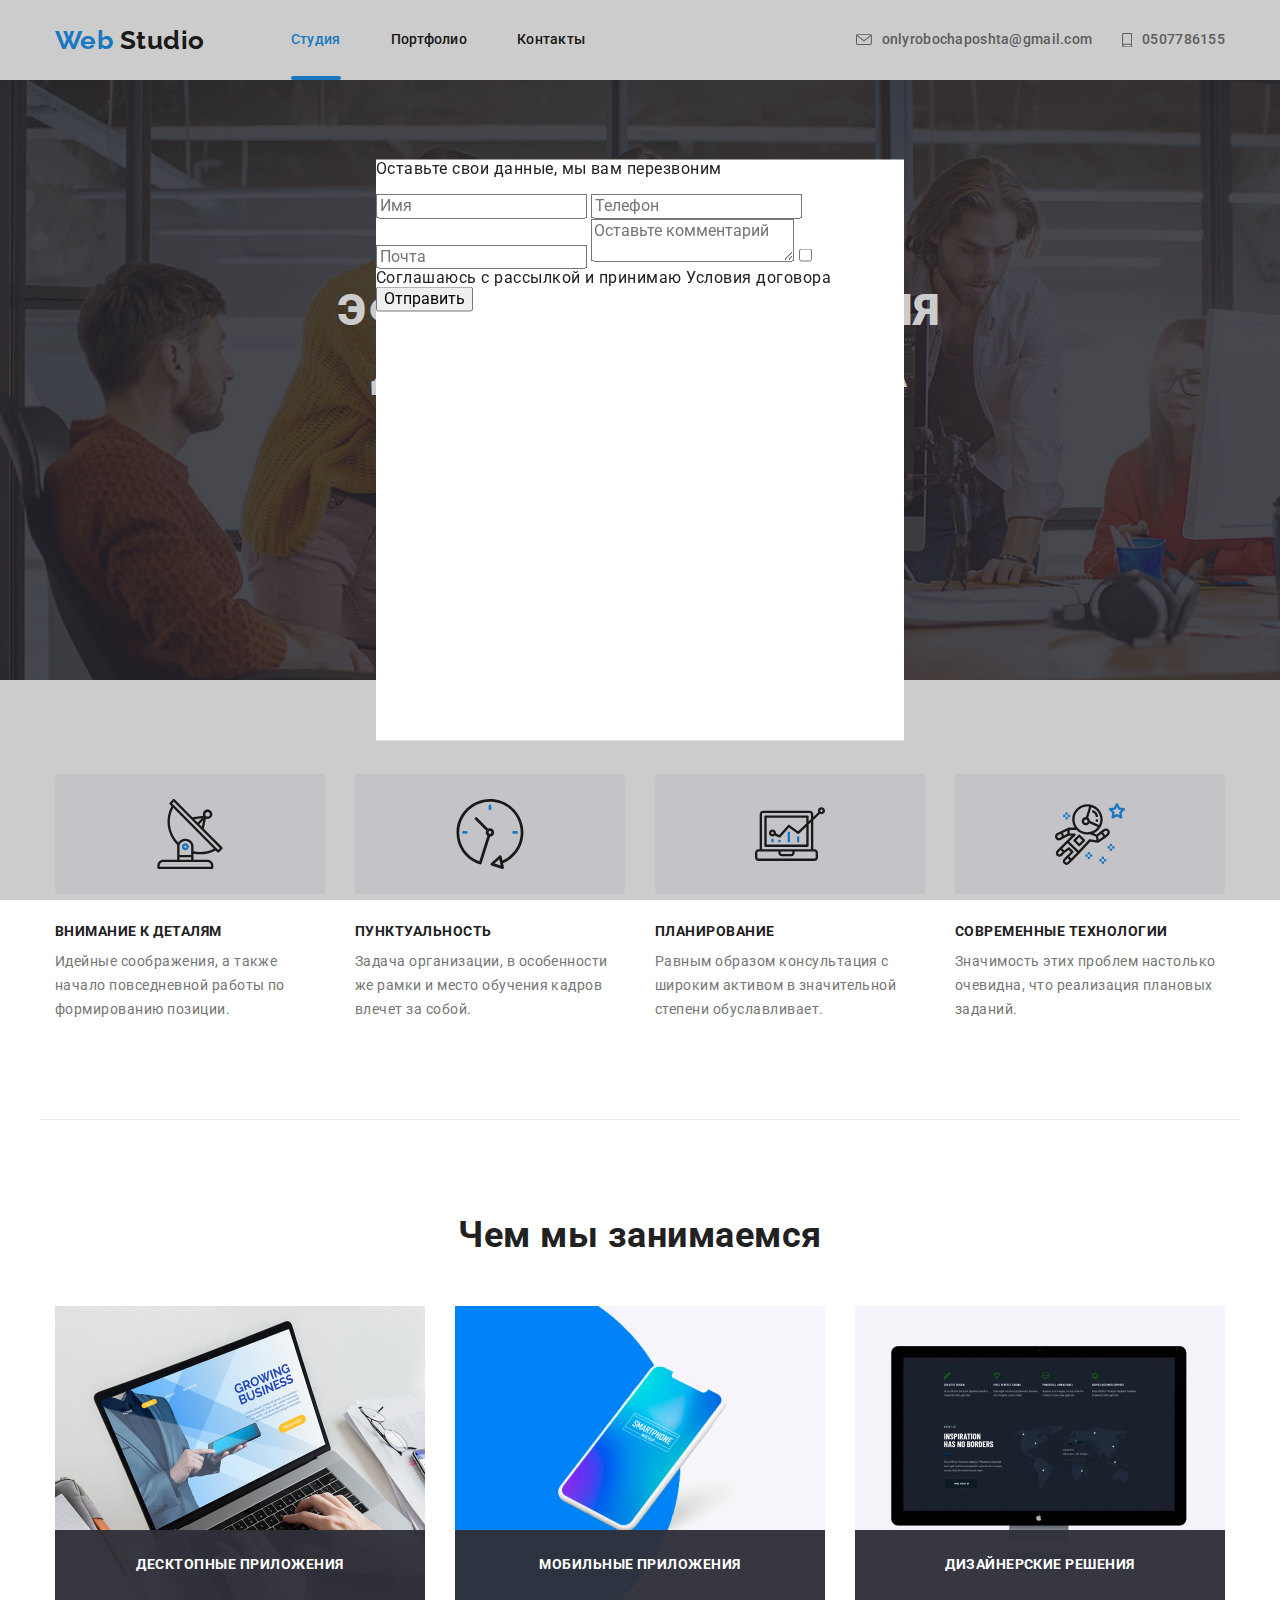
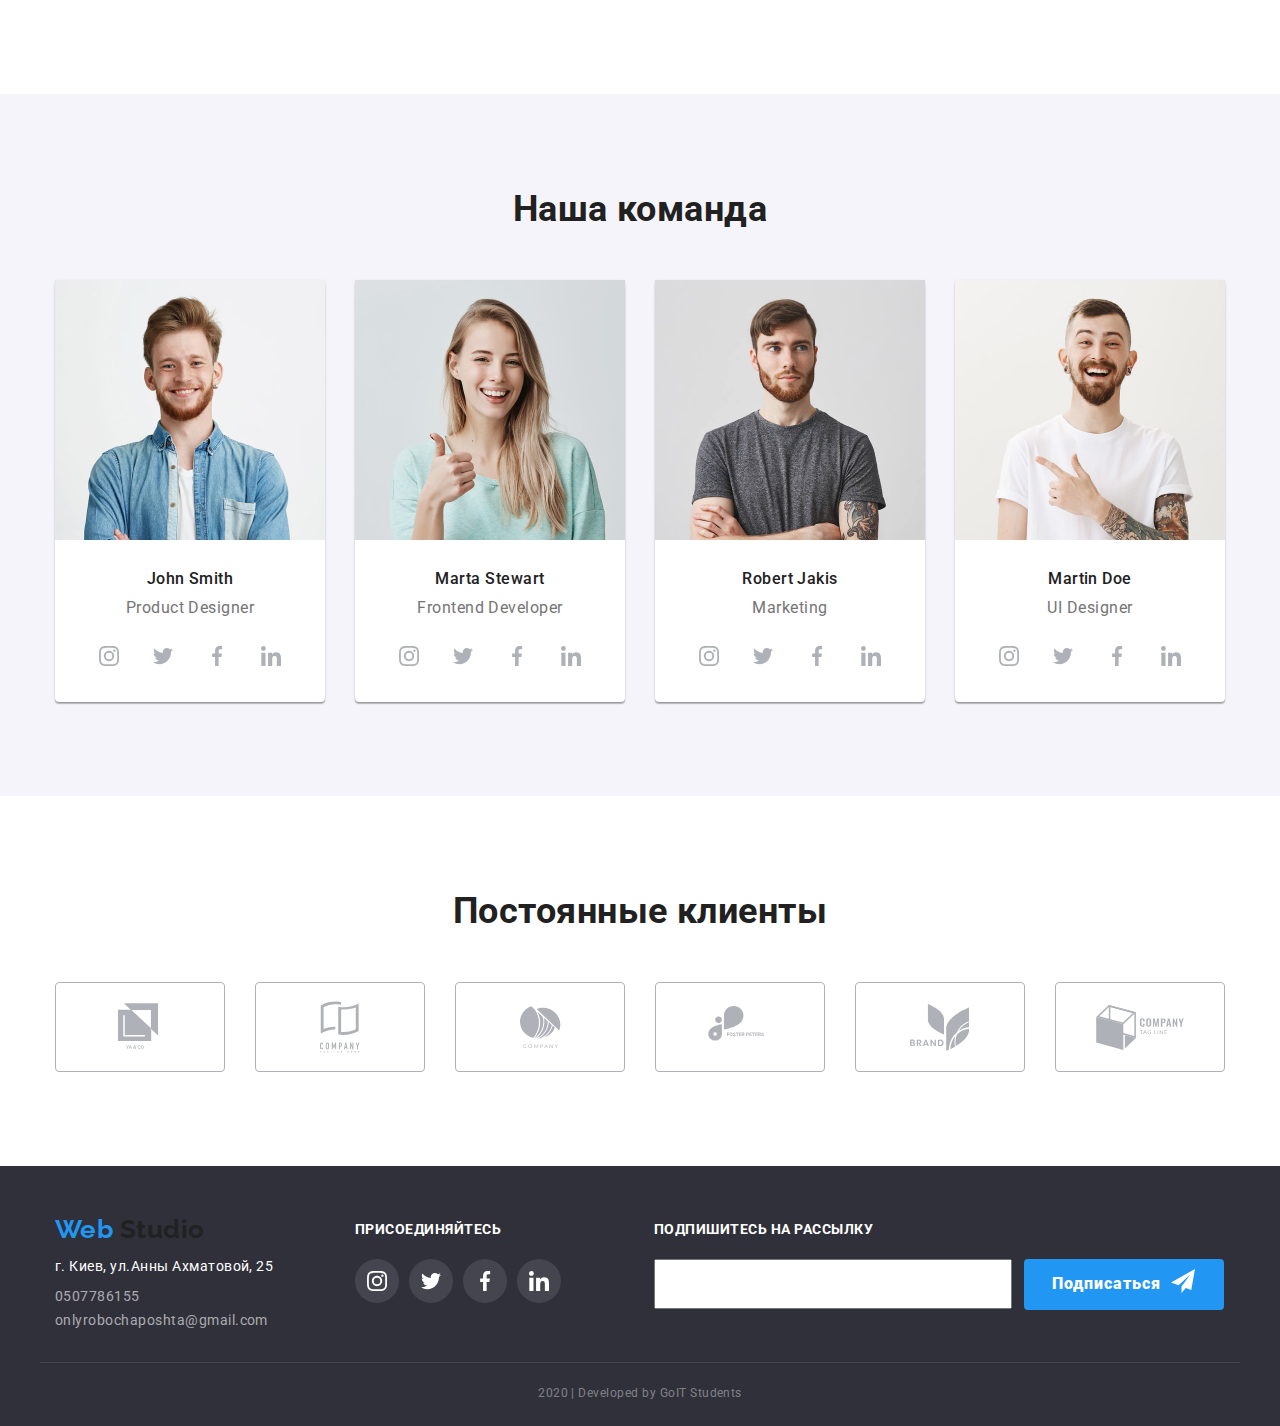
==== index.html @ 30bb51c0 "create modal window" ====
<!DOCTYPE html>
<html lang="ru">
  <head>
    <meta charset="UTF-8" />
    <meta name="viewport" content="width=device-width, initial-scale=1.0" />
    <title>Мой ДЗ</title>
    <link
      href="https://fonts.googleapis.com/css2?family=Raleway:wght@700&family=Roboto:wght@400;500;700;900&display=swap"
      rel="stylesheet"
    />
    <link
      rel="stylesheet"
      href="https://cdnjs.cloudflare.com/ajax/libs/modern-normalize/0.6.0/modern-normalize.min.css"
    />
    <link rel="stylesheet" href="./css/style.css" />
  </head>
  <body class="body">
    <header class="page-header">
      <div class="container flex-boxoll flex-boxnav">
        <nav class="flex-boxoll flex-boxnav">
          <a href="./index.html" class="general-a logo">
            <span class="color-logo">Web</span> Studio
          </a>
          <ul class="general-ul nav-list">
            <li class="nav-item">
              <a
                href="./index.html"
                class="general-nav general-a position current"
                >Студия</a
              >
            </li>
            <li class="nav-item">
              <a href="./portfolio.html" class="general-nav general-a"
                >Портфолио</a
              >
            </li>
            <li class="nav-item">
              <a href="" class="general-nav general-a">Контакты</a>
            </li>
          </ul>
        </nav>
        <ul class="general-ul number-info">
          <li class="list-number">
            <a
              href="mailto:onlyrobochaposhta@gmail.com"
              class="number-nav general-a"
            >
              <svg class="mail-icon">
                <use href="./images/spryte.svg#mail"></use>
              </svg>
              onlyrobochaposhta@gmail.com
            </a>
          </li>
          <li class="list-number">
            <a href="tel:0507786155" class="number-nav general-a"
              ><svg class="phone-icon">
                <use href="./images/spryte.svg#phone"></use>
              </svg>
              0507786155
            </a>
          </li>
        </ul>
      </div>
    </header>
    <main>
      <section class="hero">
        <div class="hero-container">
          <h1 class="title-general">эффективные решения для вашего бизнеса</h1>
          <a href="" class="general-a btn">Заказать услугу</a>
        </div>
      </section>
      <section class="section-one">
        <div class="container">
          <h2 class="hidden-title">О нас</h2>
          <ul class="general-ul general-flex section-oneli">
            <!-- 1 -->
            <li class="about-us">
              <div class="link-block icon-satellite">
                <h3 class="title-text">Внимание к деталям</h3>
                <p class="paragraph-text">
                  Идейные соображения, а также начало повседневной работы по
                  формированию позиции.
                </p>
              </div>
            </li>
            <!-- 2 -->
            <li class="about-us">
              <div class="link-block icon-clock">
                <h3 class="title-text">Пунктуальность</h3>
                <p class="paragraph-text">
                  Задача организации, в особенности же рамки и место обучения
                  кадров влечет за собой.
                </p>
              </div>
            </li>
            <!-- 3 -->
            <li class="about-us">
              <div class="link-block icon-pc">
                <h3 class="title-text">Планирование</h3>
                <p class="paragraph-text">
                  Равным образом консультация с широким активом в значительной
                  степени обуславливает.
                </p>
              </div>
            </li>
            <!-- 4 -->
            <li class="about-us">
              <div class="link-block icon-astronaut">
                <h3 class="title-text">Современные технологии</h3>
                <p class="paragraph-text">
                  Значимость этих проблем настолько очевидна, что реализация
                  плановых заданий.
                </p>
              </div>
            </li>
          </ul>
        </div>
      </section>
      <section class="section-two">
        <div class="container">
          <h2 class="title-h">Чем мы занимаемся</h2>
          <ul class="general-ul general-flex work-list">
            <li class="work-calc">
              <div class="position">
                <img
                  src="./images/img1.jpg"
                  alt="человек работает на ноутбуке"
                  width="370"
                  height="294"
                />
                <div class="text-work">
                  <p class="text-work">Десктопные приложения</p>
                </div>
              </div>
            </li>
            <li class="work-calc">
              <div class="position">
                <img
                  src="./images/img2.jpg"
                  alt="смартфон на котором приложение"
                  width="370"
                  height="294"
                />

                <div class="text-work">
                  <p class="text-work">Мобильные приложения</p>
                </div>
              </div>
            </li>
            <li class="work-calc">
              <div class="position">
                <img
                  src="./images/img3.jpg"
                  alt="персональный компьютер на котором сделан дизайн"
                  width="370"
                  height="294"
                />

                <div class="text-work">
                  <p class="text-work">Дизайнерские решения</p>
                </div>
              </div>
            </li>
          </ul>
        </div>
      </section>
      <section class="section-three">
        <div class="container">
          <h2 class="title-h">Наша команда</h2>
          <ul class="general-ul general-flex work-list">
            <!-- Джош Сміт -->
            <li class="work-card team-calc">
              <img
                src="./images/photo1.jpg"
                alt="фото Джош Сміт"
                width="270"
                height="260"
              />
              <h3 class="name-people">John Smith</h3>
              <p class="work-people">Product Designer</p>
              <ul class="general-ul social-network">
                <li class="item">
                  <a href="" class="social-box"
                    ><svg class="instagram">
                      <use href="./images/spryte.svg#instagram"></use>
                    </svg>
                  </a>
                </li>
                <li class="item">
                  <a href="" class="social-box"
                    ><svg class="twitter">
                      <use href="./images/spryte.svg#twitter"></use>
                    </svg>
                  </a>
                </li>
                <li class="item">
                  <a href="" class="social-box"
                    ><svg class="facebook">
                      <use href="./images/spryte.svg#facebook"></use>
                    </svg>
                  </a>
                </li>
                <li class="item">
                  <a href="" class="social-box"
                    ><svg class="linkedin">
                      <use href="./images/spryte.svg#linkedin"></use>
                    </svg>
                  </a>
                </li>
              </ul>
            </li>
            <!-- Марта Стеварт -->
            <li class="work-card team-calc">
              <img
                src="./images/photo2.jpg"
                alt="фото Марта Стеварт"
                width="270"
                height="260"
              />
              <h3 class="name-people">Marta Stewart</h3>
              <p class="work-people">Frontend Developer</p>
              <ul class="general-ul social-network">
                <li class="item">
                  <a href="" class="social-box"
                    ><svg class="instagram">
                      <use href="./images/spryte.svg#instagram"></use>
                    </svg>
                  </a>
                </li>
                <li class="item">
                  <a href="" class="social-box"
                    ><svg class="twitter">
                      <use href="./images/spryte.svg#twitter"></use>
                    </svg>
                  </a>
                </li>
                <li class="item">
                  <a href="" class="social-box"
                    ><svg class="facebook">
                      <use href="./images/spryte.svg#facebook"></use>
                    </svg>
                  </a>
                </li>
                <li class="item">
                  <a href="" class="social-box"
                    ><svg class="linkedin">
                      <use href="./images/spryte.svg#linkedin"></use>
                    </svg>
                  </a>
                </li>
              </ul>
            </li>
            <!-- Роберт Джахис -->
            <li class="work-card team-calc">
              <img
                src="./images/photo3.jpg"
                alt="фото Роберт Джахис"
                width="270"
                height="260"
              />
              <h3 class="name-people">Robert Jakis</h3>
              <p class="work-people">Marketing</p>
              <ul class="general-ul social-network">
                <li class="item">
                  <a href="" class="social-box"
                    ><svg class="instagram">
                      <use href="./images/spryte.svg#instagram"></use>
                    </svg>
                  </a>
                </li>
                <li class="item">
                  <a href="" class="social-box"
                    ><svg class="twitter">
                      <use href="./images/spryte.svg#twitter"></use>
                    </svg>
                  </a>
                </li>
                <li class="item">
                  <a href="" class="social-box"
                    ><svg class="facebook">
                      <use href="./images/spryte.svg#facebook"></use>
                    </svg>
                  </a>
                </li>
                <li class="item">
                  <a href="" class="social-box"
                    ><svg class="linkedin">
                      <use href="./images/spryte.svg#linkedin"></use>
                    </svg>
                  </a>
                </li>
              </ul>
            </li>
            <!-- Мартин Дуе -->
            <li class="work-card team-calc">
              <img
                src="./images/photo4.jpg"
                alt="фото Мартин Дуе"
                width="270"
                height="260"
              />
              <h3 class="name-people">Martin Doe</h3>
              <p class="work-people">UI Designer</p>
              <ul class="general-ul social-network">
                <li class="item">
                  <a href="" class="social-box"
                    ><svg class="instagram">
                      <use href="./images/spryte.svg#instagram"></use>
                    </svg>
                  </a>
                </li>
                <li class="item">
                  <a href="" class="social-box"
                    ><svg class="twitter">
                      <use href="./images/spryte.svg#twitter"></use>
                    </svg>
                  </a>
                </li>
                <li class="item">
                  <a href="" class="social-box"
                    ><svg class="facebook">
                      <use href="./images/spryte.svg#facebook"></use>
                    </svg>
                  </a>
                </li>
                <li class="item">
                  <a href="" class="social-box"
                    ><svg class="linkedin">
                      <use href="./images/spryte.svg#linkedin"></use>
                    </svg>
                  </a>
                </li>
              </ul>
            </li>
          </ul>
        </div>
      </section>
      <section class="section-four">
        <div class="container">
          <h2 class="title-h">Постоянные клиенты</h2>
          <ul class="general-ul company">
            <li class="item-company">
              <a href="" class="general-a company-border">
                <svg class="logo-one">
                  <use href="./images/spryte.svg#logo-1"></use>
                </svg>
              </a>
            </li>
            <li class="item-company">
              <a href="" class="general-a company-border">
                <svg class="logo-two">
                  <use href="./images/spryte.svg#logo-2"></use>
                </svg>
              </a>
            </li>
            <li class="item-company">
              <a href="" class="general-a company-border">
                <svg class="logo-three">
                  <use href="./images/spryte.svg#logo-3"></use>
                </svg>
              </a>
            </li>
            <li class="item-company">
              <a href="" class="general-a company-border">
                <svg class="logo-four">
                  <use href="./images/spryte.svg#logo-4"></use>
                </svg>
              </a>
            </li>
            <li class="item-company">
              <a href="" class="general-a company-border">
                <svg class="logo-five">
                  <use href="./images/spryte.svg#logo-5"></use>
                </svg>
              </a>
            </li>
            <li class="item-company">
              <a href="" class="general-a company-border">
                <svg class="logo-six">
                  <use href="./images/spryte.svg#logo-6"></use>
                </svg>
              </a>
            </li>
          </ul>
        </div>
      </section>
    </main>
    <footer class="bg-footer">
      <div class="container flex-footer">
        <div class="adrfooter-div">
          <a href="./index.html" class="general-a logo">
            <span class="color-logo">Web</span> Studio</a
          >
          <address class="general-address">
            <p class="street">г. Киев, ул.Анны Ахматовой, 25</p>
            <ul class="general-ul address-ul">
              <li>
                <a href="tel:0507786155" class="general-a number-footer"
                  >0507786155</a
                >
              </li>
              <li>
                <a
                  href="mailto:onlyrobochaposhta@gmail.com"
                  class="general-a number-footer"
                >
                  onlyrobochaposhta@gmail.com
                </a>
              </li>
            </ul>
          </address>
        </div>
        <div class="footer-m">
          <h2 class="footer-heading">присоединяйтесь</h2>
          <ul class="general-ul general-flex">
            <li class="item">
              <a href="" class="general-a fsocial-box">
                <svg class="instagram-two">
                  <use href="./images/spryte.svg#instagram-2"></use>
                </svg>
              </a>
            </li>
            <li class="item">
              <a href="" class="general-a fsocial-box">
                <svg class="twitter-two">
                  <use href="./images/spryte.svg#twitter-2"></use>
                </svg>
              </a>
            </li>
            <li class="item">
              <a href="" class="general-a fsocial-box">
                <svg class="facebook-two">
                  <use href="./images/spryte.svg#facebook-2"></use>
                </svg>
              </a>
            </li>
            <li class="item">
              <a href="" class="general-a fsocial-box">
                <svg class="linkedin-two">
                  <use href="./images/spryte.svg#linkedin-2"></use>
                </svg>
              </a>
            </li>
          </ul>
        </div>
        <div class="ssfooter-div">
          <h2 class="footer-heading">Подпишитесь на рассылку</h2>
          <div class="flex-sub">
            <input type="text" name="Email" class="input" />
            <a href="" class="general-a footerbtn-text i">Подписаться</a>
          </div>
        </div>
      </div>
      <p class="copyright">2020 | Developed by GoIT Students</p>
    </footer>
    <div role="group" class="modal">
      <form action="" class="modal-form">
        <p class="modal-p">Оставьте свои данные, мы вам перезвоним</p>

        <input type="text" id="name" placeholder="Имя" />
        <input type="tel" id="tel" placeholder="Телефон" />
        <input type="email" id="mail" placeholder="Почта" />
        <textarea name="comment" placeholder="Оставьте комментарий"></textarea>
        <input id="policy" name="policy" type="checkbox" value="policy" />
        <label for="policy"
          >Соглашаюсь с рассылкой и принимаю
          <a href="" class="general-a">Условия договора</a>
        </label>
        <button type="submit">Отправить</button>
      </form>
    </div>
  </body>
</html>
---- css/style.css ----
/* osnovnoy podsvrtka /bg-a-o-nas2 #2196F3 */
/*  osnovnoy bez podsvrtka  #757575 */
/* osn #212121 */
/* #FFFFFF */
/* bg-a-o-nas1 #F5F4FA */
/* фоон #FFFFFF */
/* другий фон #F5F4FA */
/* задний фон футра  #2F303A */
:root {
  --bg-white-text: rgba(148, 148, 148, 0.103);
  --primary-text-color: #212121;
  --acent-text-color: #2196f3;
  --primery-text-white: #ffffff;
  --connection: #757575;
  --bg-none-light: #f5f4fa;
  --footer-number: rgba(255, 255, 255, 0.6);
  --footer-year: rgba(255, 255, 255, 0.4);
  --bg-footer: #2f303a;
  --incogniti-gb-card-portfolio: rgba(33, 150, 243, 0.9);
  --icon-current-color: #afb1b8;
  --modal-bg: rgba(0, 0, 0, 0.2);
}
/* .chec {
  outline: 1px solid tomato;
  background-color: yellowgreen;
}
.chec2 {
  outline: 1px solid black;
  background-color: yellowgreen;
} */
.hidden-title {
  margin: 0;
  display: none;
}
/* general */
body {
  background-color: #fff;
  color: var(--primary-text-color);
  letter-spacing: 0.03em;
  font-family: Roboto, sans-serif;
}

img {
  display: block;
}

.general-a {
  text-decoration: none;
  color: var(--primary-text-color);
}
.general-ul {
  margin: 0;
  padding: 0;
  list-style: none;
}

.btn {
  color: var(--primery-text-white);
  background-color: var(--acent-text-color);

  font-weight: 700;
  font-size: 16px;
  line-height: 1.9;
  letter-spacing: 0.06em;

  display: inline-block;
  border-radius: 4px;
  padding: 10px 32px;
  text-align: center;
  min-width: 200px;
}
.footerbtn-text {
  color: var(--primery-text-white);
  background-color: var(--acent-text-color);

  font-weight: 900;
  font-size: 16px;
  line-height: 1.9;
  letter-spacing: 0.06em;

  display: flex;
  border-radius: 4px;
  padding: 10px 28px;
  text-align: center;
  min-width: 200px;
}

.i::after {
  content: '';
  display: block;
  width: 24px;
  height: 24px;
  background-repeat: no-repeat;
  background-position: center;

  margin-left: 10px;

  background-image: url(../images/icon-send.svg);
}
.container {
  margin: 0 auto;
  width: 1200px;
  padding-left: 15px;
  padding-right: 15px;
}

.link-block {
  display: block;
}

.link-block::before {
  display: block;
  content: '';
  width: 270px;
  height: 120px;
  background-repeat: no-repeat;
  background-position: center;
  background-color: var(--bg-none-light);
  border-radius: 4px;
}
.icon-satellite::before {
  background-image: url(../images/satellite.svg);
}

.icon-clock::before {
  background-image: url(../images/clock.svg);
}

.icon-pc::before {
  background-image: url(../images/pc.svg);
}

.icon-astronaut::before {
  background-image: url(../images/astronaut.svg);
}

.header-portfolio {
  border-bottom-width: 1px;
  border-bottom-style: solid;
  border-bottom-color: #ececec;
}

/* header */
/* nav */

.general-nav {
  color: var(--primary-text-color);

  display: block;

  padding-top: 32px;
  padding-bottom: 32px;

  font-weight: 500;
  font-size: 14px;
  line-height: 1.14;
  letter-spacing: 0.02em;
  outline: none;

  transition: color 250ms cubic-bezier(0.4, 0, 0.2, 1);
}
.number-nav {
  display: flex;
  align-items: center;
  color: var(--connection);

  font-weight: 500;
  font-size: 14px;
  line-height: 1.14;
  letter-spacing: 0.02em;
  outline: none;

  transition: color 250ms cubic-bezier(0.4, 0, 0.2, 1);
}

.phone-icon {
  fill: var(--connection);
  width: 10px;
  height: 14.94px;

  margin-right: 10px;
  transition: fill 250ms cubic-bezier(0.4, 0, 0.2, 1);
}
.mail-icon {
  fill: var(--connection);
  width: 16px;
  height: 11.2px;

  margin-right: 10px;
  transition: fill 250ms cubic-bezier(0.4, 0, 0.2, 1);
}
.general-nav:hover,
.general-nav:focus,
.number-nav:hover,
.number-nav:focus {
  color: var(--acent-text-color);
}

.number-nav:hover .phone-icon {
  fill: var(--acent-text-color);
}
.number-nav:focus .phone-icon {
  fill: var(--acent-text-color);
}
.number-nav:hover .mail-icon {
  fill: var(--acent-text-color);
}
.number-nav:focus .mail-icon {
  fill: var(--acent-text-color);
}
.list-number {
  display: flex;
}
.number-info .list-number:not(:last-child) {
  margin-right: 30px;
}

.number-info {
  margin-left: auto;
}

.current {
  color: var(--acent-text-color);
}
.current::after {
  position: absolute;
  bottom: 0;

  content: '';
  display: block;

  background-color: var(--acent-text-color);

  width: 100%;
  height: 4px;
  border-radius: 2px;
}

/* flex */

.general-ul.nav-list {
  display: flex;
}

.nav-list .nav-item:not(:last-child) {
  margin-right: 50px;
}
.nav-list {
  margin-left: 86px;
}

.number-info {
  display: flex;
}
.flex-boxoll {
  display: flex;
}
.flex-boxnav {
  align-items: center;
}
/* header container */

/* main */
/* general */

/* modal */
.modal {
  position: fixed;
  top: 0;
  left: 0;
  width: 100%;
  height: 100%;

  background-color: var(--modal-bg);

  padding-top: 40px;
  padding-bottom: 40px;
}
.modal-form {
  position: absolute;
  top: 50%;
  left: 50%;
  transform: translate(-50%, -50%);

  background-color: var(--primery-text-white);

  width: 528px;
  height: 581px;
  margin: 0 auto;
}
.modal-p {
  margin-top: 0px;
}
/* end css modal */

.hero {
  background-image: linear-gradient(
      to right,
      rgba(47, 48, 58, 0.8),
      rgba(47, 48, 58, 0.8)
    ),
    url(../images/header.jpg);
  max-width: 1600px;
  text-align: center;

  margin-left: auto;
  margin-right: auto;
}

.hero-container {
  margin: 0 auto;

  width: 1200px;
  height: 600px;

  padding-top: 200px;
  padding-bottom: 200px;
}
.title-general {
  color: var(--primery-text-white);

  margin-top: 0;
  margin-bottom: 38px;
  margin-left: auto;
  margin-right: auto;

  width: 646px;

  font-weight: 900;
  font-size: 44px;
  line-height: 1.4;
  text-transform: uppercase;

  letter-spacing: 0.06em;
}

.title-h {
  margin-top: 0px;
  margin-bottom: 50px;

  font-weight: 700;
  font-size: 36px;
  line-height: 1.17;
  text-align: center;
}
.title-text {
  height: 16px;
  margin-top: 30px;
  margin-bottom: 0px;

  font-weight: 700;
  font-size: 14px;
  line-height: 1.14;
  text-transform: uppercase;
}
.paragraph-text {
  color: var(--connection);

  height: 75px;

  margin-top: 10px;
  margin-bottom: 0px;

  font-weight: 400;
  font-size: 14px;
  line-height: 1.714;
}

/* O nas */

.section-one .container {
  padding-top: 94px;
  padding-bottom: 94px;
  border-bottom: 1px solid #ececec;
}

.about-us {
  width: calc((100% - 90px) / 4);
  margin-right: 30px;
}
.about-us:nth-child(4n) {
  margin-right: 0px;
}

/* flex */
.general-flex {
  display: flex;
}

/* What are we doing */
.section-two .container {
  padding-top: 94px;
  padding-bottom: 94px;
}
.text-work {
  position: absolute;
  bottom: 0;
  right: 0;

  color: var(--primery-text-white);
  background: rgba(47, 48, 58, 0.8);

  width: 370px;
  height: 70px;

  margin-top: 0px;
  margin-bottom: 0px;
  padding-top: 27px;

  font-weight: 700;
  font-size: 14px;
  line-height: 1.14;
  text-align: center;
  text-transform: uppercase;
}

.work-card {
  background: var(--primery-text-white);
  height: 422px;

  padding-bottom: 24px;

  border-radius: 4px;
  box-shadow: 0px 2px 1px rgba(0, 0, 0, 0.2), 0px 1px 1px rgba(0, 0, 0, 0.14),
    0px 1px 3px rgba(0, 0, 0, 0.12);
}
.work-calc {
  width: calc((100% - 60px) / 3);
  margin-right: 30px;
}
.work-calc:nth-child(3n) {
  margin-right: 0px;
}

.section-three {
  background-color: var(--bg-none-light);
}
.section-three .container {
  padding-bottom: 94px;
  padding-top: 94px;
}

.position {
  position: relative;
}

/* our team */
.name-people {
  margin-top: 30px;
  margin-bottom: 0px;

  font-weight: 500;
  font-size: 16px;
  line-height: 1.18;
  text-align: center;
}
.team-calc {
  width: calc((100% - 90px) / 4);
  margin-right: 30px;
}
.team-calc:nth-child(4n) {
  margin-right: 0px;
}
.work-people {
  color: var(--connection);

  margin-top: 10px;
  margin-bottom: 0px;

  font-weight: 400;
  font-size: 16px;
  line-height: 1.18;
  text-align: center;
}

.social-network {
  margin-top: 16px;

  display: flex;
  justify-content: center;
}
.section {
  background-color: var(--bg-none-light);
}
.social-box {
  display: flex;
  align-items: center;
  background-color: var(--primery-text-white);
  width: 44px;
  height: 44px;
  border-radius: 50%;
  outline: none;
  transition: background-color 250ms cubic-bezier(0.4, 0, 0.2, 1);
}

.instagram {
  fill: var(--icon-current-color);
  width: 20px;
  height: 20px;
  margin-left: auto;
  margin-right: auto;

  transition: fill 250ms cubic-bezier(0.4, 0, 0.2, 1);
}
.twitter {
  fill: var(--icon-current-color);
  width: 20px;
  height: 20px;
  margin-left: auto;
  margin-right: auto;

  transition: fill 250ms cubic-bezier(0.4, 0, 0.2, 1);
}
.facebook {
  fill: var(--icon-current-color);
  width: 20px;
  height: 20px;
  margin-left: auto;
  margin-right: auto;

  transition: fill 250ms cubic-bezier(0.4, 0, 0.2, 1);
}
.linkedin {
  fill: var(--icon-current-color);
  width: 20px;
  height: 20px;
  margin-left: auto;
  margin-right: auto;

  transition: fill 250ms cubic-bezier(0.4, 0, 0.2, 1);
}
.social-box:hover,
.social-box:focus {
  background-color: var(--acent-text-color);
}

.social-box:hover .instagram,
.social-box:focus .instagram {
  fill: var(--primery-text-white);
}
.social-box:hover .twitter,
.social-box:focus .twitter {
  fill: var(--primery-text-white);
}
.social-box:hover .facebook,
.social-box:focus .facebook {
  fill: var(--primery-text-white);
}

.social-box:hover .linkedin,
.social-box:focus .linkedin {
  fill: var(--primery-text-white);
}

/* Company  */
.section-four .container {
  padding-top: 94px;
  padding-bottom: 94px;
}
.company-border {
  display: flex;
  align-items: center;

  width: 170px;
  height: 90px;

  border: 1px solid #afb1b8;
  outline: none;
  border-radius: 4px;

  transition: border 250ms cubic-bezier(0.4, 0, 0.2, 1);
}

.company-border:hover,
.company-border:focus {
  border-color: var(--acent-text-color);
}
.company-border:hover .logo-one,
.company-border:focus .logo-one {
  fill: var(--acent-text-color);
}
.company-border:hover .logo-two,
.company-border:focus .logo-two {
  fill: var(--acent-text-color);
}
.company-border:hover .logo-three,
.company-border:focus .logo-three {
  fill: var(--acent-text-color);
}
.company-border:hover .logo-four,
.company-border:focus .logo-four {
  fill: var(--acent-text-color);
}
.company-border:hover .logo-five,
.company-border:focus .logo-five {
  fill: var(--acent-text-color);
}
.company-border:hover .logo-six,
.company-border:focus .logo-six {
  fill: var(--acent-text-color);
}

.logo-one {
  fill: var(--icon-current-color);
  width: 44.27px;
  height: 49.23px;

  margin-right: auto;
  margin-left: auto;

  transition: fill 250ms cubic-bezier(0.4, 0, 0.2, 1);
}
.logo-two {
  fill: var(--icon-current-color);

  width: 40px;
  height: 52px;

  margin-right: auto;
  margin-left: auto;

  transition: fill 250ms cubic-bezier(0.4, 0, 0.2, 1);
}
.logo-three {
  fill: var(--icon-current-color);

  width: 41px;
  height: 42.6px;

  margin-right: auto;
  margin-left: auto;

  transition: fill 250ms cubic-bezier(0.4, 0, 0.2, 1);
}
.logo-four {
  fill: var(--icon-current-color);

  width: 79.66px;
  height: 42.02px;

  margin-right: auto;
  margin-left: auto;

  transition: fill 250ms cubic-bezier(0.4, 0, 0.2, 1);
}
.logo-five {
  fill: var(--icon-current-color);

  width: 59px;
  height: 47px;

  margin-right: auto;
  margin-left: auto;

  transition: fill 250ms cubic-bezier(0.4, 0, 0.2, 1);
}
.logo-six {
  fill: var(--icon-current-color);

  width: 88.48px;
  height: 45.44px;

  margin-right: auto;
  margin-left: auto;

  transition: fill 250ms cubic-bezier(0.4, 0, 0.2, 1);
}

.company {
  display: flex;
  justify-content: center;
}
.item-company {
  width: calc((100% - 150px) / 6);
  margin-right: 30px;
}
.item-company:nth-child(6n) {
  margin-right: 0px;
}
.social-network .item:not(:last-child) {
  margin-right: 10px;
}
/* logo */
.logo {
  color: var(--primary-text-color);
  font-family: Raleway;
  font-weight: 700;
  font-size: 26px;
  line-height: 1.19;
}
.color-logo {
  color: var(--acent-text-color);
}

/* footer */

.bg-footer {
  background-color: var(--bg-footer);
}

.general-address {
  font-style: normal;

  width: 231px;

  margin-right: 69px;
}

.footer-m .footer-heading {
  width: 145px;
  height: 16px;
}

.footer-heading {
  color: var(--primery-text-white);
  margin-top: 0px;
  margin-bottom: 21px;

  margin-right: 0px;

  font-weight: 700;
  font-size: 14px;
  line-height: 1.14;
  text-transform: uppercase;
}
.number-footer {
  color: var(--footer-number);

  font-weight: normal;
  font-size: 14px;
  line-height: 1.71;
}

.street {
  color: var(--primery-text-white);

  width: 231px;
  height: 21px;

  margin-top: 10px;
  margin-bottom: 0px;

  font-weight: 400;
  font-size: 14px;
  line-height: 1.71;
}
.fsocial-box {
  display: flex;
  align-items: center;

  background-color: rgba(255, 255, 255, 0.1);
  width: 44px;
  height: 44px;

  border-radius: 50%;
  outline: none;

  transition: background-color 250ms cubic-bezier(0.4, 0, 0.2, 1);
}
.fsocial-box:hover,
.fsocial-box:focus {
  background-color: var(--acent-text-color);
}

.instagram-two {
  fill: currentColor;

  width: 20px;
  height: 20px;

  margin-left: auto;
  margin-right: auto;
}
.twitter-two {
  fill: currentColor;

  width: 20px;
  height: 20px;

  margin-left: auto;
  margin-right: auto;
}
.facebook-two {
  fill: currentColor;

  width: 20px;
  height: 20px;

  margin-left: auto;
  margin-right: auto;
}
.linkedin-two {
  fill: currentColor;

  width: 20px;
  height: 20px;

  margin-left: auto;
  margin-right: auto;
}

.copyright {
  color: var(--footer-year);
  margin-top: 0px;
  margin-bottom: 0px;
  padding-top: 18px;
  padding-bottom: 21px;

  font-weight: 400;
  font-size: 12px;
  line-height: 2;
  text-align: center;
}

.input {
  margin-right: 12px;
  width: 358px;
  height: 50px;
}

.adrfooter-div {
  margin-top: 48px;
}

.ssfooter-div {
  margin-top: 56px;
}
.address-ul {
  width: 231px;
  height: 21px;

  margin-top: 9px;
  margin-bottom: 28px;
}

.footer-m {
  width: 206px;
  height: 81px;

  margin-top: 56px;
  margin-right: 93px;
}
.bg-footer .container {
  padding-bottom: 28px;
  border-bottom: 1px solid rgba(255, 255, 255, 0.1);
}

.flex-footer {
  display: flex;
}

.general-flex .item:not(:last-child) {
  margin-right: 10px;
}

.flex-sub {
  display: flex;
}
/* portfolio */

/* main */
/* кнопки */

.container-portfolio {
  margin-top: 93px;
  margin-bottom: 94px;
  margin-left: auto;
  margin-right: auto;
  width: 1200px;
  padding-left: 15px;
  padding-right: 15px;
}
.button-list {
  margin-bottom: 50px;
  justify-content: center;
}

.button-box {
  color: var(--primary-text-color);
  background-color: var(--bg-none-light);

  padding: 6px 22px;
  border: none;
  border-radius: 4px;

  font-family: Roboto;
  font-weight: 500;
  font-size: 16px;
  line-height: 1.62;

  box-shadow: none;
  outline: none;
  transition: background-color 250ms cubic-bezier(0.4, 0, 0.2, 1),
    color 250ms cubic-bezier(0.4, 0, 0.2, 1),
    box-shadow 250ms cubic-bezier(0.4, 0, 0.2, 1);
}
.button-m:not(:last-child) {
  margin-right: 8px;
}

.button-box:hover,
.button-box:focus {
  background-color: var(--acent-text-color);
  color: var(--primery-text-white);
  box-shadow: 0px 2px 2px rgba(0, 0, 0, 0.12), 0px 1px 2px rgba(0, 0, 0, 0.08),
    0px 3px 1px rgba(0, 0, 0, 0.1);
}
/* список работ */

.portfolio-h {
  color: var(--primary-text-color);

  width: 322px;

  margin-top: 0px;
  margin-bottom: 0px;

  font-weight: 700;
  font-size: 18px;
  line-height: 2;
  letter-spacing: 0.06em;
}
.portfolio-pone {
  color: var(--connection);

  width: 322px;
  margin-left: 0px;
  margin-right: 0px;
  margin-top: 4px;
  margin-bottom: 0px;

  font-weight: 400;
  font-size: 16px;
  line-height: 1.87;
}
.portfolio-text {
  position: absolute;
  top: 50%;
  left: 50%;
  transform: translate(-50%, -50%);
  color: var(--primery-text-white);

  width: 322px;

  margin-top: 0px;
  margin-bottom: 0px;

  font-weight: 400;
  font-size: 18px;
  line-height: 1.56;
}

.overlay {
  position: absolute;
  top: 0;
  left: 0;

  background-color: rgba(33, 150, 243, 0.9);
  width: 100%;
  height: 100%;

  transform: translateY(100%);
  transition: transform 250ms cubic-bezier(0.4, 0, 0.2, 1);
}
.position {
  overflow: hidden;
}
.general-a:hover .overlay,
.general-a:focus .overlay {
  transform: translateY(0);
}

.p-list {
  display: flex;
  flex-wrap: wrap;
}
.portfolio-card {
  padding-left: 24px;
  padding-right: 24px;
  padding-top: 20px;
  padding-bottom: 20px;

  /* Установит стили правой рамки */
  border-right-width: 1px;
  border-right-style: solid;
  border-right-color: #eeeeee;

  /* Установит стили нинжней рамки */
  border-bottom-width: 1px;
  border-bottom-style: solid;
  border-bottom-color: #eeeeee;

  /* Установит стили левой рамки */
  border-left-width: 1px;
  border-left-style: solid;
  border-left-color: #eeeeee;
}

.flex-li {
  width: calc((100% - 60px) / 3);
  margin-right: 30px;
  margin-bottom: 30px;
}
.flex-li:nth-child(3n) {
  margin-right: 0px;
}
.flex-li:nth-last-child(-n + 3) {
  margin-bottom: 0px;
}
.flex-li .general-a {
  display: block;
  outline: none;
  box-shadow: none;
  transition: box-shadow 250ms cubic-bezier(0.4, 0, 0.2, 1);
}

.flex-li .general-a:hover,
.flex-li .general-a:focus {
  box-shadow: 1px 4px 6px rgba(0, 0, 0, 0.16), 0px 4px 4px rgba(0, 0, 0, 0.06),
    0px 1px 1px rgba(0, 0, 0, 0.12);
}
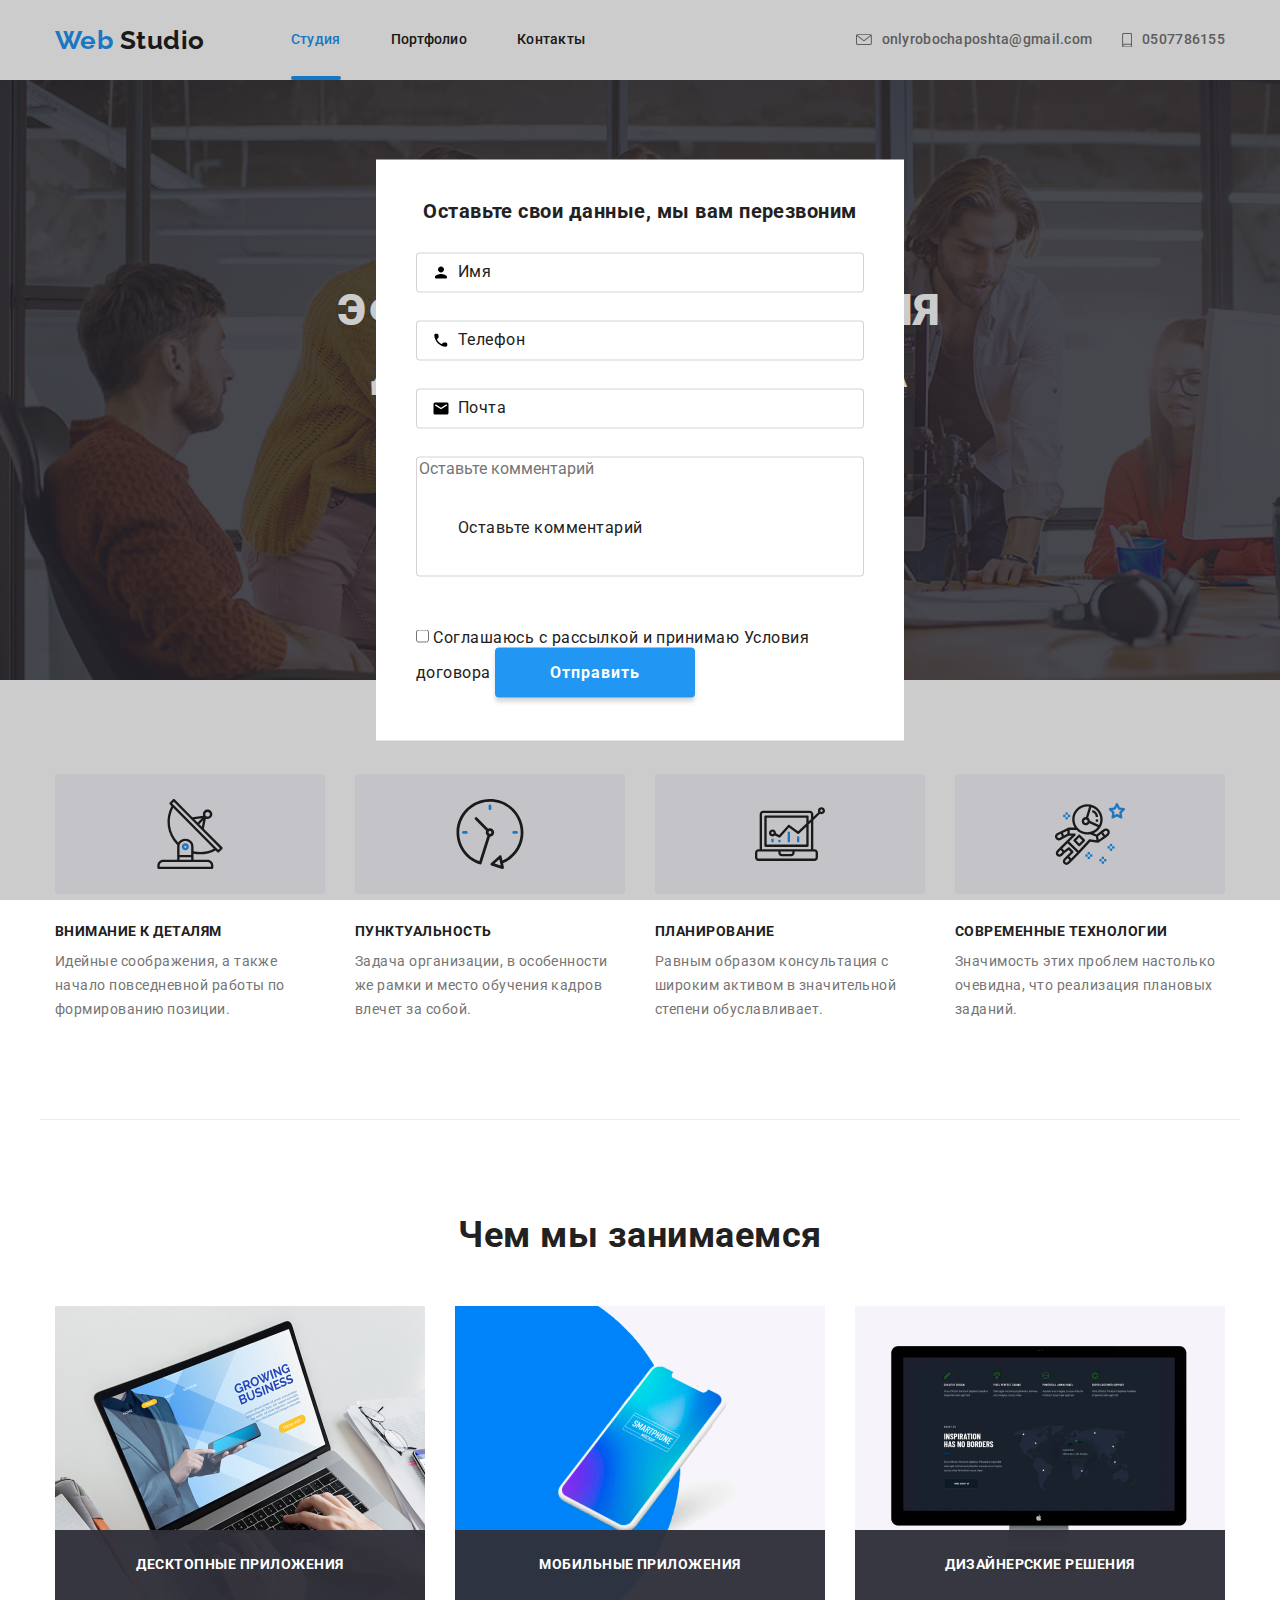
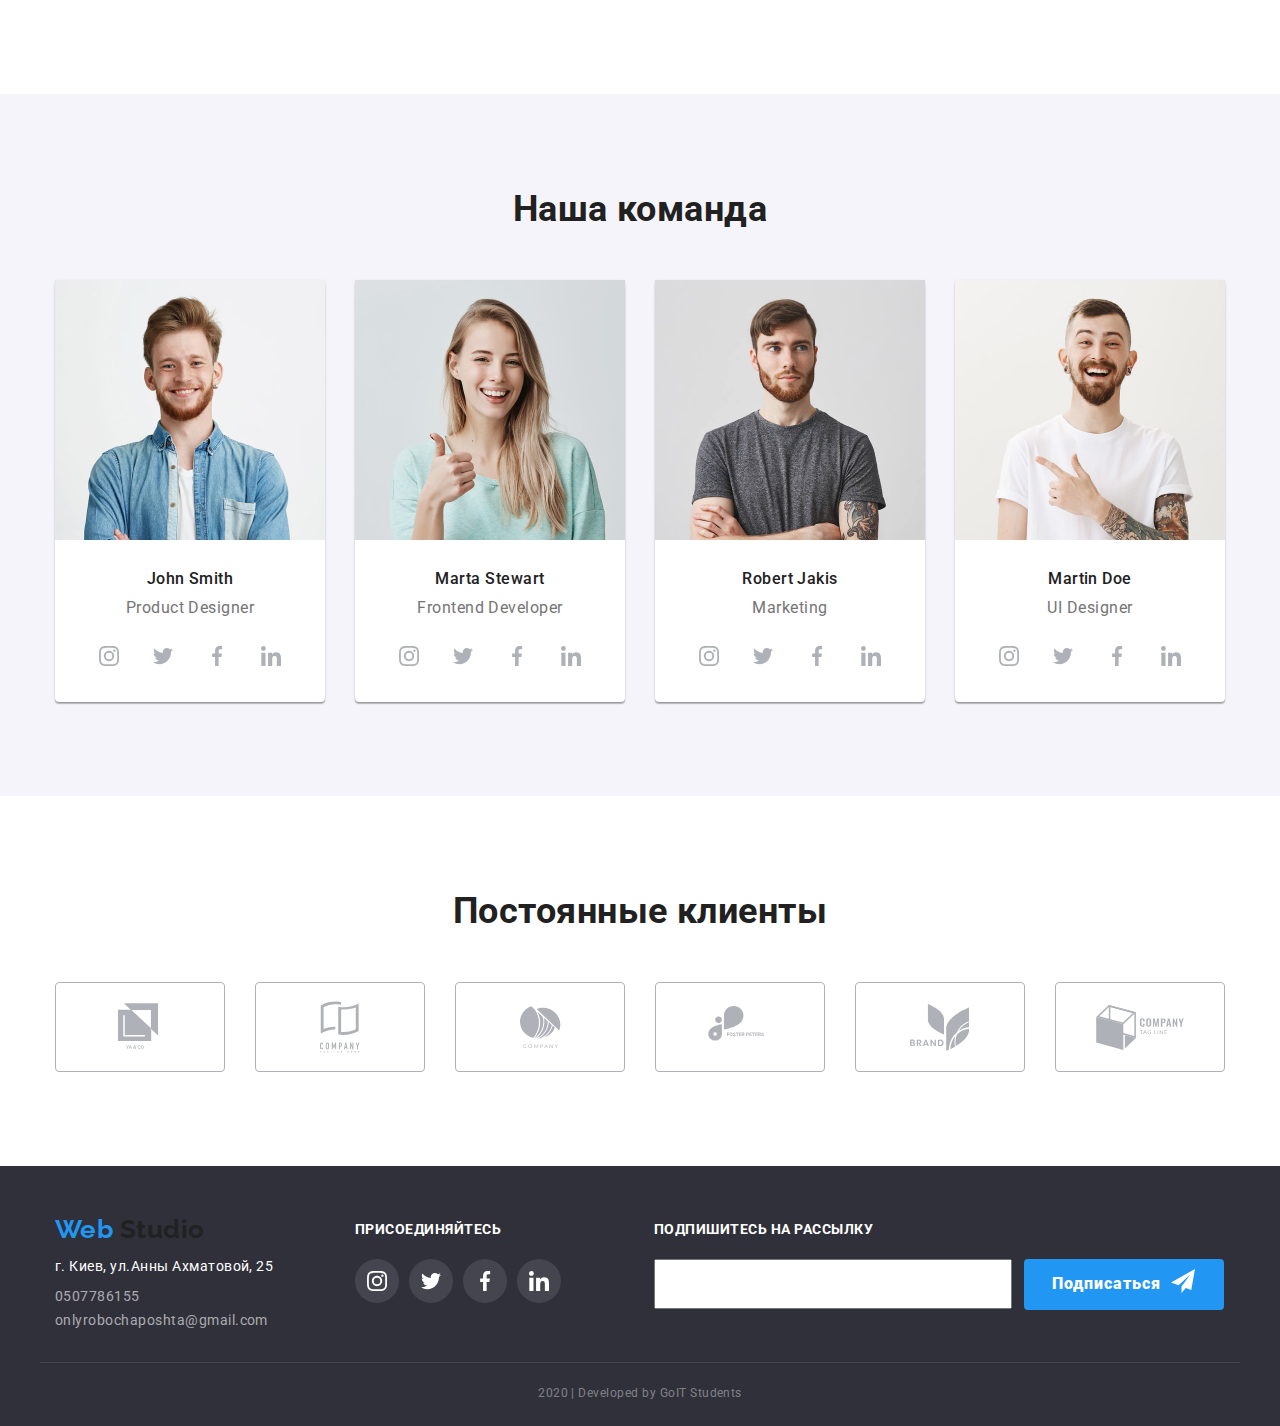
==== commit 7e54e935: "modal" ====
--- a/index.html
+++ b/index.html
@@ -457,16 +457,60 @@
       <form action="" class="modal-form">
         <p class="modal-p">Оставьте свои данные, мы вам перезвоним</p>
 
-        <input type="text" id="name" placeholder="Имя" />
-        <input type="tel" id="tel" placeholder="Телефон" />
-        <input type="email" id="mail" placeholder="Почта" />
-        <textarea name="comment" placeholder="Оставьте комментарий"></textarea>
-        <input id="policy" name="policy" type="checkbox" value="policy" />
+        <div class="form-input">
+          <input
+            type="text"
+            name="name"
+            id="name"
+            placeholder=" "
+            class="input-modal"
+          />
+          <label for="name" class="text-form">Имя</label>
+          <svg class="images-modal">
+            <use href="./images/spryte.svg#name"></use>
+          </svg>
+        </div>
+        <div class="form-input">
+          <input
+            type="tel"
+            name="tel"
+            id="tel"
+            placeholder=" "
+            class="input-modal"
+          />
+          <label for="tel" class="text-form">Телефон</label>
+          <svg class="images-modal">
+            <use href="./images/spryte.svg#tel"></use>
+          </svg>
+        </div>
+        <div class="form-input">
+          <input
+            type="email"
+            name="email"
+            id="email"
+            placeholder=" "
+            class="input-modal"
+          />
+          <label for="email" class="text-form">Почта</label>
+          <svg class="images-modal">
+            <use href="./images/spryte.svg#email"></use>
+          </svg>
+        </div>
+        <div class="form-input">
+          <textarea
+            name="comment"
+            id="comment"
+            placeholder="Оставьте комментарий"
+            class="input-textarea"
+          ></textarea>
+          <label for="comment" class="text-form">Оставьте комментарий</label>
+        </div>
+        <input name="policy" type="checkbox" id="policy" value="policy" />
         <label for="policy"
           >Соглашаюсь с рассылкой и принимаю
-          <a href="" class="general-a">Условия договора</a>
-        </label>
-        <button type="submit">Отправить</button>
+          <a href="" class="general-a">Условия договора</a></label
+        >
+        <button type="submit" class="btn-modal">Отправить</button>
       </form>
     </div>
   </body>
--- a/css/style.css
+++ b/css/style.css
@@ -272,9 +272,6 @@
   height: 100%;
 
   background-color: var(--modal-bg);
-
-  padding-top: 40px;
-  padding-bottom: 40px;
 }
 .modal-form {
   position: absolute;
@@ -284,12 +281,98 @@
 
   background-color: var(--primery-text-white);
 
+  padding: 40px 40px;
+
   width: 528px;
   height: 581px;
   margin: 0 auto;
 }
 .modal-p {
   margin-top: 0px;
+  margin-bottom: 30px;
+
+  font-weight: 700;
+  font-size: 20px;
+  line-height: 1.15;
+  text-align: center;
+}
+
+.input-modal {
+  width: 448px;
+  height: 40px;
+
+  padding: 12px 42px;
+
+  border: 1px solid rgba(33, 33, 33, 0.2);
+  box-sizing: border-box;
+  border-radius: 4px;
+  display: inline-block;
+}
+.input-textarea {
+  width: 448px;
+  height: 120px;
+
+  margin-bottom: 20px;
+
+  border: 1px solid rgba(33, 33, 33, 0.2);
+  box-sizing: border-box;
+  border-radius: 4px;
+
+  resize: none;
+}
+.policy {
+  display: inline-block;
+  color: var(--connection);
+
+  font-weight: 400;
+  font-size: 14px;
+  line-height: 1.71;
+  margin-bottom: 30px;
+}
+.btn-modal {
+  display: inline-block;
+  margin: 0 auto;
+
+  padding: 10px 55px;
+
+  background: var(--acent-text-color);
+  color: var(--primery-text-white);
+
+  box-shadow: 0px 4px 4px rgba(0, 0, 0, 0.15);
+  border: none;
+  border-radius: 4px;
+
+  font-weight: 700;
+  font-size: 16px;
+  line-height: 1.87;
+
+  letter-spacing: 0.06em;
+}
+.form-input {
+  position: relative;
+  margin-bottom: 28px;
+}
+.text-form {
+  position: absolute;
+  top: 50%;
+  left: 42px;
+  display: inline-block;
+  transform: translateY(-50%);
+}
+.images-modal {
+  position: absolute;
+  top: 50%;
+  left: 16px;
+
+  display: inline-block;
+
+  width: 18px;
+  height: 18px;
+  transform: translateY(-50%);
+}
+
+.input-modal:focus + .text-form {
+  transform: translateY(-50px);
 }
 /* end css modal */
 
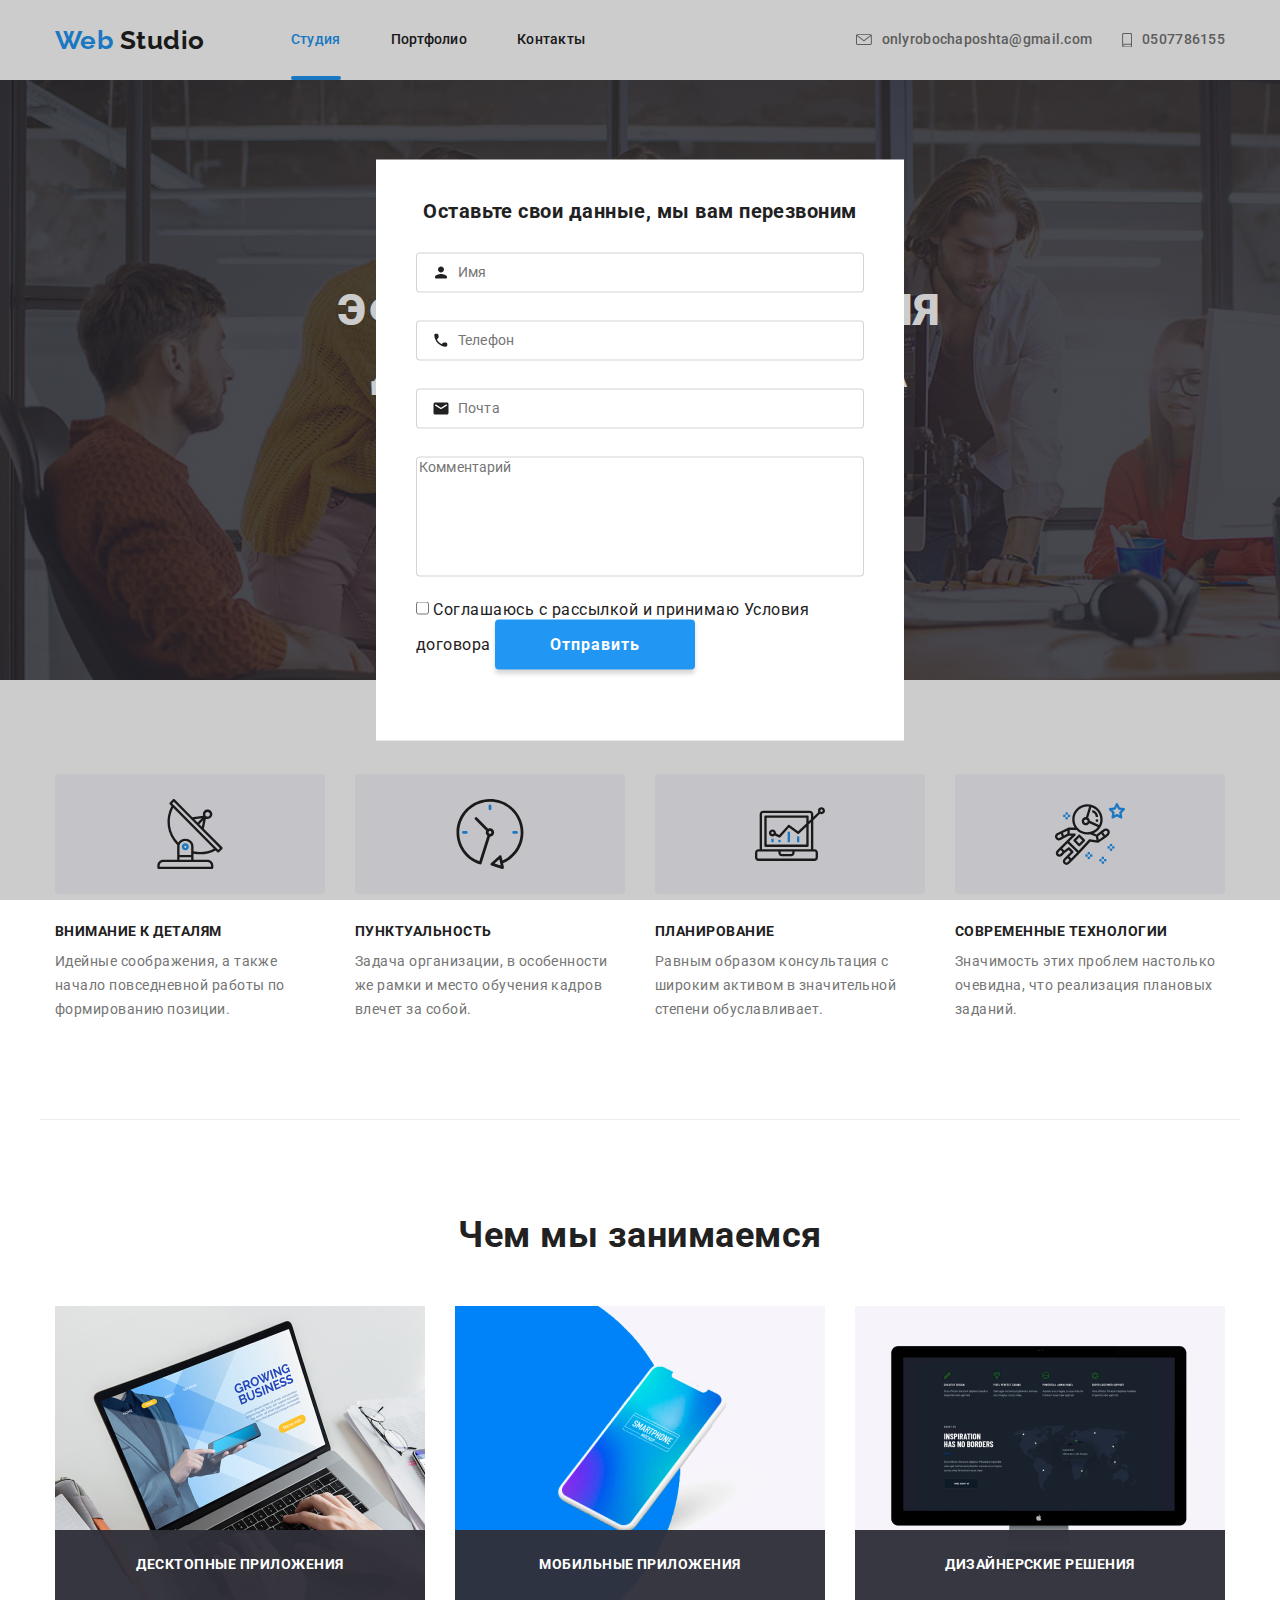
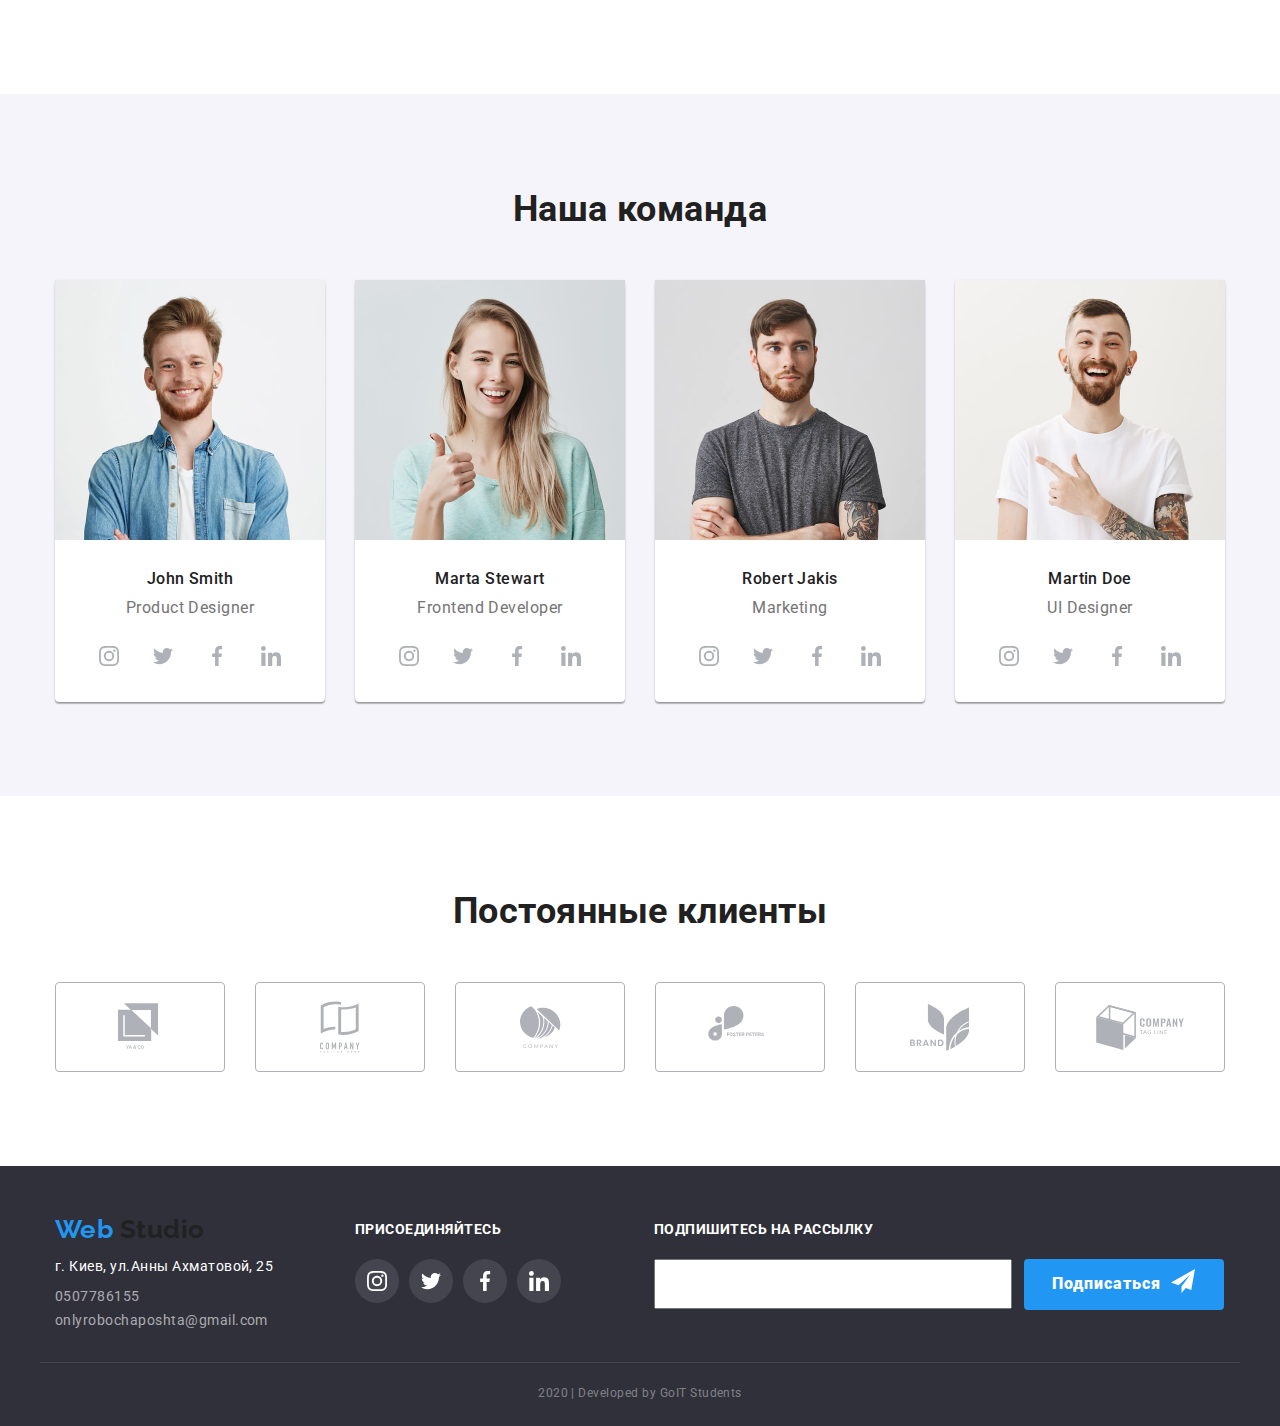
==== commit 61c28d95: "50% finish modal" ====
--- a/index.html
+++ b/index.html
@@ -454,7 +454,7 @@
       <p class="copyright">2020 | Developed by GoIT Students</p>
     </footer>
     <div role="group" class="modal">
-      <form action="" class="modal-form">
+      <form action="" class="modal-form" autocomplete="off">
         <p class="modal-p">Оставьте свои данные, мы вам перезвоним</p>
 
         <div class="form-input">
@@ -495,15 +495,15 @@
           <svg class="images-modal">
             <use href="./images/spryte.svg#email"></use>
           </svg>
-        </div>
-        <div class="form-input">
+        </div>  
+        <div class="form-inputcom">
           <textarea
             name="comment"
             id="comment"
-            placeholder="Оставьте комментарий"
+            placeholder=" "
             class="input-textarea"
           ></textarea>
-          <label for="comment" class="text-form">Оставьте комментарий</label>
+          <label for="comment" class="text-formcom">Комментарий</label>
         </div>
         <input name="policy" type="checkbox" id="policy" value="policy" />
         <label for="policy"
--- a/css/style.css
+++ b/css/style.css
@@ -304,21 +304,29 @@
   padding: 12px 42px;
 
   border: 1px solid rgba(33, 33, 33, 0.2);
-  box-sizing: border-box;
   border-radius: 4px;
   display: inline-block;
+  outline: none;
+}
+.input-modal:focus {
+  border: 1px solid #2196f3;
+  border-radius: 4px;
 }
 .input-textarea {
   width: 448px;
   height: 120px;
 
-  margin-bottom: 20px;
+  /* margin-bottom: 20px; */
 
   border: 1px solid rgba(33, 33, 33, 0.2);
-  box-sizing: border-box;
   border-radius: 4px;
 
   resize: none;
+  outline: none;
+}
+.input-textarea:focus {
+  border: 1px solid #2196f3;
+  border-radius: 4px;
 }
 .policy {
   display: inline-block;
@@ -351,29 +359,82 @@
 .form-input {
   position: relative;
   margin-bottom: 28px;
+}
+.form-inputcom {
+  position: relative;
+  margin-bottom: 20px;
+}
+
+.text-formcom {
+  position: absolute;
+  top: 3px;
+  left: 3px;
+  display: inline-block;
+
+  color: var(--connection);
+
+  font-weight: 400;
+  font-size: 14px;
+  line-height: 1.14;
+  letter-spacing: 0.01em;
+
+  transition: transform 250ms cubic-bezier(0.4, 0, 0.2, 1),
+    color 250ms cubic-bezier(0.4, 0, 0.2, 1),
+    line-height 250ms cubic-bezier(0.4, 0, 0.2, 1),
+    font-size 250ms cubic-bezier(0.4, 0, 0.2, 1);
 }
 .text-form {
   position: absolute;
   top: 50%;
   left: 42px;
   display: inline-block;
+
+  color: var(--connection);
+
+  font-weight: 400;
+  font-size: 14px;
+  line-height: 1.14;
+  letter-spacing: 0.01em;
+
   transform: translateY(-50%);
+  transition: transform 250ms cubic-bezier(0.4, 0, 0.2, 1),
+    color 250ms cubic-bezier(0.4, 0, 0.2, 1),
+    line-height 250ms cubic-bezier(0.4, 0, 0.2, 1),
+    font-size 250ms cubic-bezier(0.4, 0, 0.2, 1);
 }
 .images-modal {
   position: absolute;
   top: 50%;
   left: 16px;
 
+  fill: var(--primary-text-color);
+
   display: inline-block;
 
   width: 18px;
   height: 18px;
   transform: translateY(-50%);
-}
-
-.input-modal:focus + .text-form {
-  transform: translateY(-50px);
-}
+  transition: fill 250ms cubic-bezier(0.4, 0, 0.2, 1);
+}
+
+.input-modal:focus + .text-form,
+.input-modal:not(:placeholder-shown) + .text-form {
+  transform: translate(-24px, -38px);
+  color: var(--acent-text-color);
+  font-size: 12px;
+  line-height: 1.16;
+}
+.input-modal:focus ~ .images-modal {
+  fill: var(--acent-text-color);
+}
+.input-textarea:focus + .text-formcom,
+.input-textarea:not(:placeholder-shown) + .text-formcom {
+  transform: translateY(-21px);
+  color: var(--acent-text-color);
+  font-size: 12px;
+  line-height: 1.16;
+}
+
 /* end css modal */
 
 .hero {
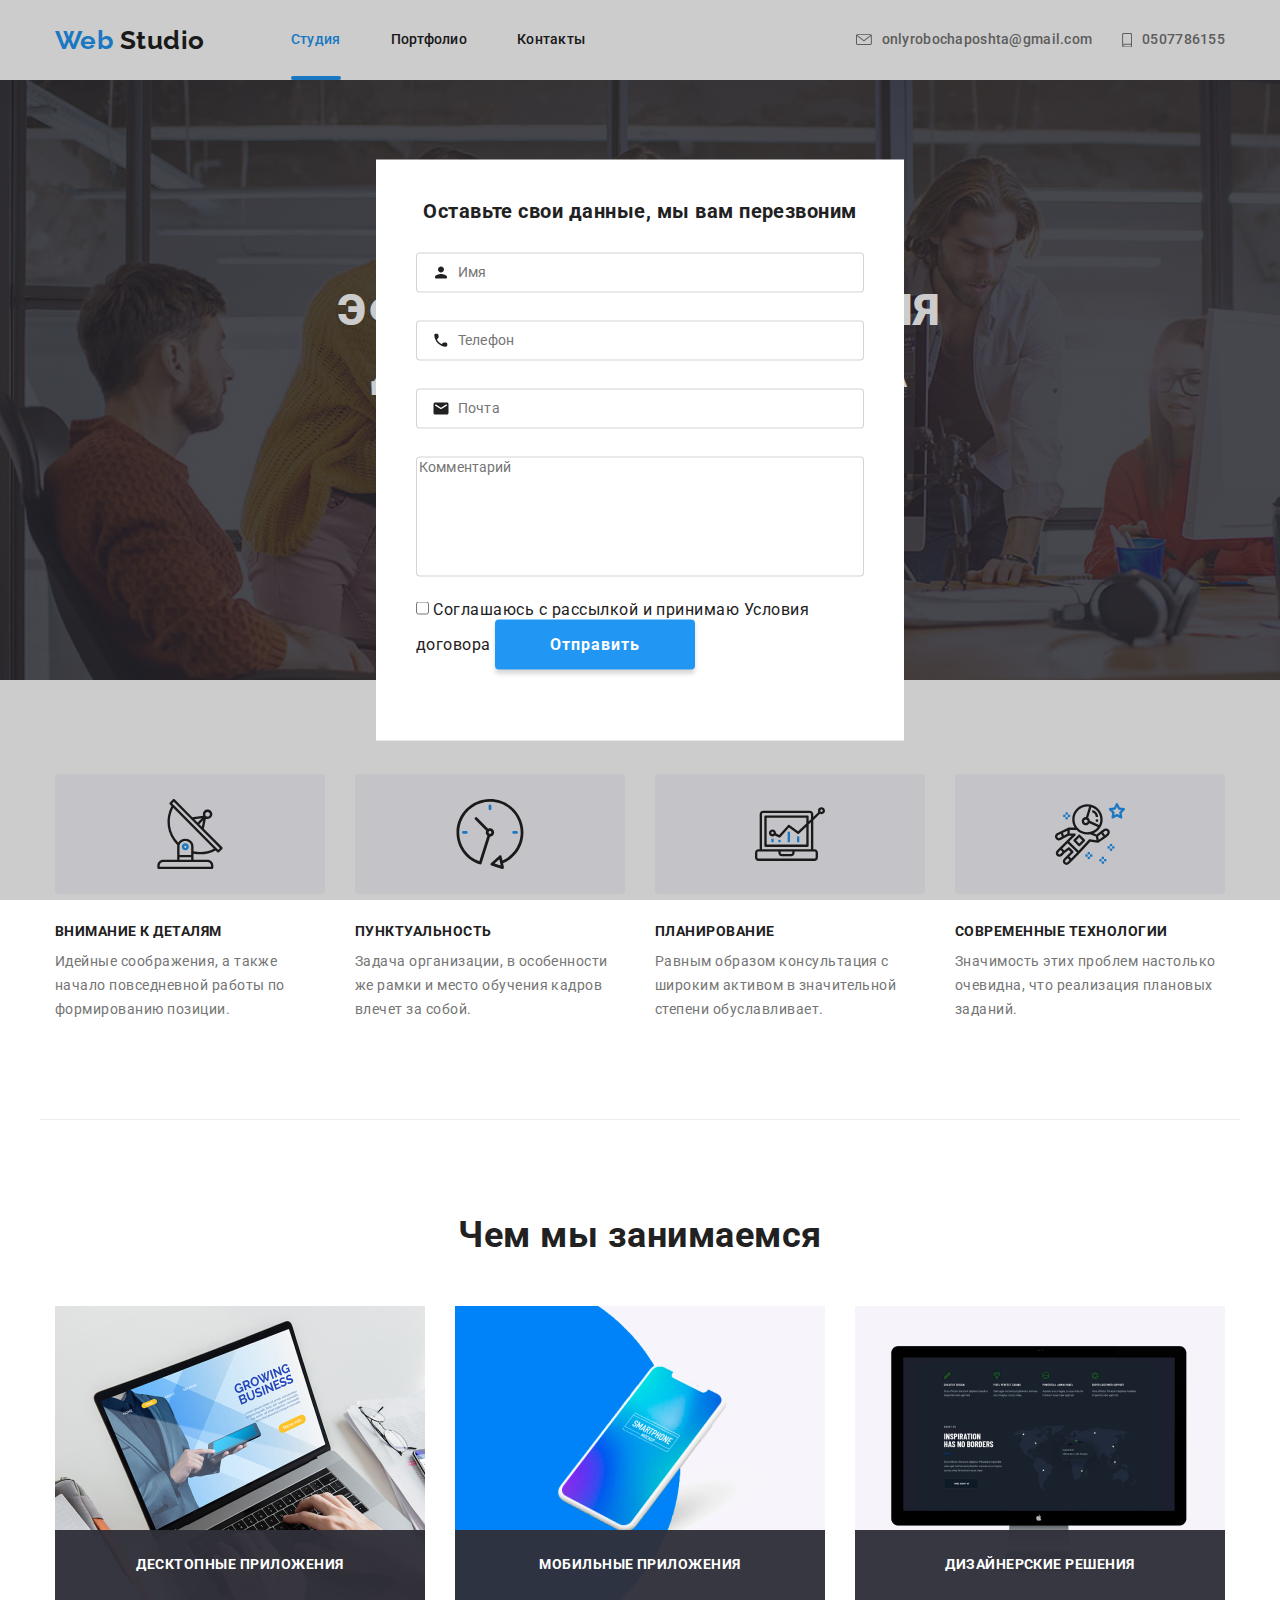
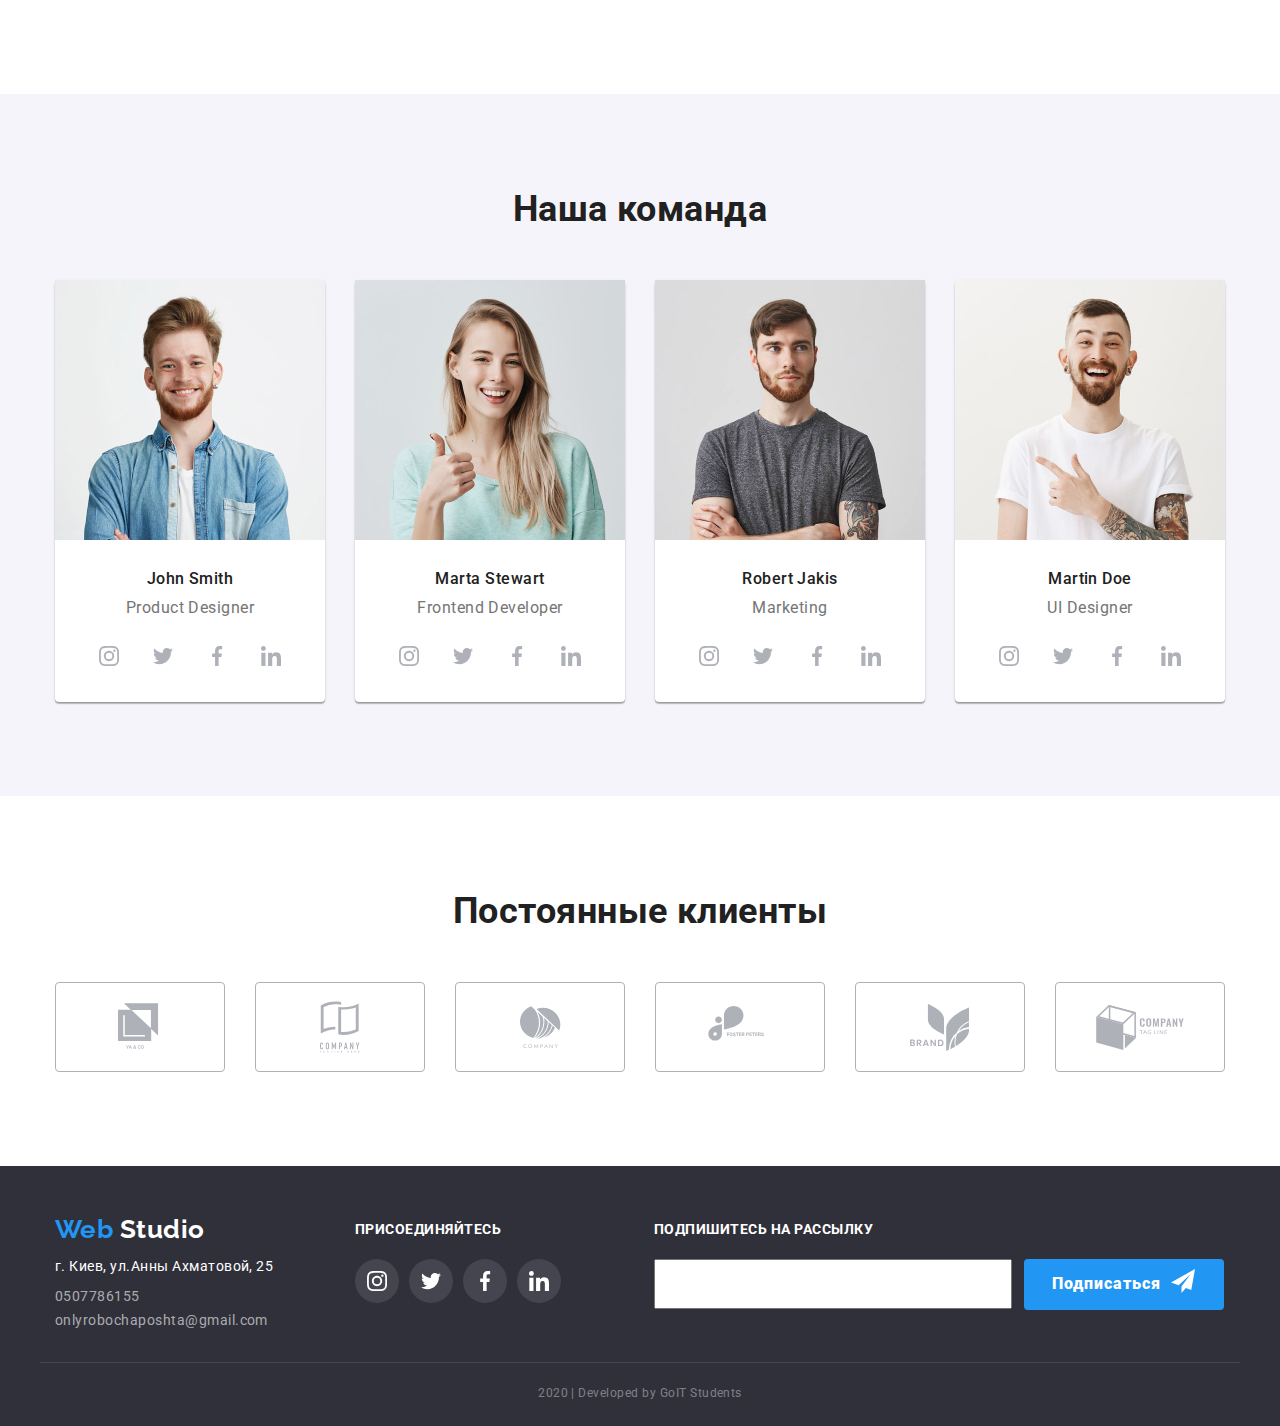
==== commit fe46bd46: "css redid on the scss and marked out 90% modalka" ====
--- a/index.html
+++ b/index.html
@@ -12,7 +12,7 @@
       rel="stylesheet"
       href="https://cdnjs.cloudflare.com/ajax/libs/modern-normalize/0.6.0/modern-normalize.min.css"
     />
-    <link rel="stylesheet" href="./css/style.css" />
+    <link rel="stylesheet" href="./css/mine.min.css" />
   </head>
   <body class="body">
     <header class="page-header">
@@ -458,44 +458,47 @@
         <p class="modal-p">Оставьте свои данные, мы вам перезвоним</p>
 
         <div class="form-input">
-          <input
-            type="text"
-            name="name"
-            id="name"
-            placeholder=" "
-            class="input-modal"
-          />
-          <label for="name" class="text-form">Имя</label>
-          <svg class="images-modal">
-            <use href="./images/spryte.svg#name"></use>
-          </svg>
+          <label for="name"
+            ><input
+              type="text"
+              name="name"
+              id="name"
+              placeholder=" "
+              class="input-modal"
+            /><svg class="images-modal">
+              <use href="./images/spryte.svg#name"></use>
+            </svg>
+            <span class="text-form">Имя</span>
+          </label>
         </div>
         <div class="form-input">
-          <input
-            type="tel"
-            name="tel"
-            id="tel"
-            placeholder=" "
-            class="input-modal"
-          />
-          <label for="tel" class="text-form">Телефон</label>
-          <svg class="images-modal">
-            <use href="./images/spryte.svg#tel"></use>
-          </svg>
+          <label for="tel"
+            ><input
+              type="tel"
+              name="tel"
+              id="tel"
+              placeholder=" "
+              class="input-modal"
+            /><svg class="images-modal">
+              <use href="./images/spryte.svg#tel"></use>
+            </svg>
+            <span class="text-form">Телефон</span></label
+          >
         </div>
         <div class="form-input">
-          <input
-            type="email"
-            name="email"
-            id="email"
-            placeholder=" "
-            class="input-modal"
-          />
-          <label for="email" class="text-form">Почта</label>
-          <svg class="images-modal">
-            <use href="./images/spryte.svg#email"></use>
-          </svg>
-        </div>  
+          <label for="email"
+            ><input
+              type="email"
+              name="email"
+              id="email"
+              placeholder=" "
+              class="input-modal"
+            /><svg class="images-modal">
+              <use href="./images/spryte.svg#email"></use>
+            </svg>
+            <span class="text-form">Почта</span></label
+          >
+        </div>
         <div class="form-inputcom">
           <textarea
             name="comment"
--- a/css/mine.min.css
+++ b/css/mine.min.css
@@ -0,0 +1,2 @@
+.icon-satellite::before{background-image:url("../../images/satellite.svg")}.icon-clock::before{background-image:url("../../images/clock.svg")}.icon-pc::before{background-image:url("../../images/pc.svg")}.icon-astronaut::before{background-image:url("../../images/astronaut.svg")}.hidden-title{margin:0;display:none}body{background-color:#fff;color:#212121;letter-spacing:0.03em;font-family:Roboto, sans-serif}img{display:block}.general-a{text-decoration:none;color:#212121}.general-ul{margin:0;padding:0;list-style:none}.btn{color:#fff;background-color:#2196f3;font-weight:700;font-size:16px;line-height:1.9;letter-spacing:0.06em;display:inline-block;border-radius:4px;padding:10px 32px;text-align:center;min-width:200px}.footerbtn-text{color:#fff;background-color:#2196f3;font-weight:900;font-size:16px;line-height:1.9;letter-spacing:0.06em;display:-webkit-box;display:-ms-flexbox;display:flex;border-radius:4px;padding:10px 28px;text-align:center;min-width:200px}.i::after{content:'';display:block;width:24px;height:24px;background-repeat:no-repeat;background-position:center;margin-left:10px;background-image:url(../images/icon-send.svg)}.container{margin:0 auto;width:1200px;padding-left:15px;padding-right:15px}.link-block{display:block}.link-block::before{display:block;content:'';width:270px;height:120px;background-repeat:no-repeat;background-position:center;background-color:#f5f4fa;border-radius:4px}.header-portfolio{border-bottom-width:1px;border-bottom-style:solid;border-bottom-color:#ececec}.general-nav{color:#212121;display:block;padding-top:32px;padding-bottom:32px;font-weight:500;font-size:14px;line-height:1.14;letter-spacing:0.02em;outline:none;-webkit-transition:color 250ms cubic-bezier(0.4, 0, 0.2, 1);transition:color 250ms cubic-bezier(0.4, 0, 0.2, 1)}.number-nav{display:-webkit-box;display:-ms-flexbox;display:flex;-webkit-box-align:center;-ms-flex-align:center;align-items:center;color:#757575;font-weight:500;font-size:14px;line-height:1.14;letter-spacing:0.02em;outline:none;-webkit-transition:color 250ms cubic-bezier(0.4, 0, 0.2, 1);transition:color 250ms cubic-bezier(0.4, 0, 0.2, 1)}.phone-icon{fill:#757575;width:10px;height:14.94px;margin-right:10px;-webkit-transition:fill 250ms cubic-bezier(0.4, 0, 0.2, 1);transition:fill 250ms cubic-bezier(0.4, 0, 0.2, 1)}.mail-icon{fill:#757575;width:16px;height:11.2px;margin-right:10px;-webkit-transition:fill 250ms cubic-bezier(0.4, 0, 0.2, 1);transition:fill 250ms cubic-bezier(0.4, 0, 0.2, 1)}.general-nav:hover,.general-nav:focus,.number-nav:hover,.number-nav:focus{color:#2196f3}.number-nav:hover .phone-icon{fill:#2196f3}.number-nav:focus .phone-icon{fill:#2196f3}.number-nav:hover .mail-icon{fill:#2196f3}.number-nav:focus .mail-icon{fill:#2196f3}.list-number{display:-webkit-box;display:-ms-flexbox;display:flex}.number-info .list-number:not(:last-child){margin-right:30px}.number-info{margin-left:auto}.current{color:#2196f3}.current::after{position:absolute;bottom:0;content:'';display:block;background-color:#2196f3;width:100%;height:4px;border-radius:2px}.general-ul.nav-list{display:-webkit-box;display:-ms-flexbox;display:flex}.nav-list .nav-item:not(:last-child){margin-right:50px}.nav-list{margin-left:86px}.number-info{display:-webkit-box;display:-ms-flexbox;display:flex}.flex-boxoll{display:-webkit-box;display:-ms-flexbox;display:flex}.flex-boxnav{-webkit-box-align:center;-ms-flex-align:center;align-items:center}.modal{position:fixed;top:0;left:0;width:100%;height:100%;background-color:rgba(0,0,0,0.2)}.modal-form{position:absolute;top:50%;left:50%;-webkit-transform:translate(-50%, -50%);transform:translate(-50%, -50%);background-color:#fff;padding:40px 40px;width:528px;height:581px;margin:0 auto}.modal-p{margin-top:0px;margin-bottom:30px;font-weight:700;font-size:20px;line-height:1.15;text-align:center}.input-modal{width:448px;height:40px;padding:12px 42px;border:1px solid rgba(33,33,33,0.2);border-radius:4px;display:inline-block;outline:none}.input-modal:focus{border:1px solid #2196f3;border-radius:4px}.input-textarea{width:448px;height:120px;border:1px solid rgba(33,33,33,0.2);border-radius:4px;resize:none;outline:none}.input-textarea:focus{border:1px solid #2196f3;border-radius:4px}.policy{display:inline-block;color:#757575;font-weight:400;font-size:14px;line-height:1.71;margin-bottom:30px}.btn-modal{display:inline-block;margin:0 auto;padding:10px 55px;background:#2196f3;color:#fff;-webkit-box-shadow:0px 4px 4px rgba(0,0,0,0.15);box-shadow:0px 4px 4px rgba(0,0,0,0.15);border:none;border-radius:4px;font-weight:700;font-size:16px;line-height:1.87;letter-spacing:0.06em}.form-input{position:relative;margin-bottom:28px}.form-inputcom{position:relative;margin-bottom:20px}.text-formcom{position:absolute;top:3px;left:3px;display:inline-block;color:#757575;font-weight:400;font-size:14px;line-height:1.14;letter-spacing:0.01em;-webkit-transition:color 250ms cubic-bezier(0.4, 0, 0.2, 1),line-height 250ms cubic-bezier(0.4, 0, 0.2, 1),font-size 250ms cubic-bezier(0.4, 0, 0.2, 1),-webkit-transform 250ms cubic-bezier(0.4, 0, 0.2, 1);transition:color 250ms cubic-bezier(0.4, 0, 0.2, 1),line-height 250ms cubic-bezier(0.4, 0, 0.2, 1),font-size 250ms cubic-bezier(0.4, 0, 0.2, 1),-webkit-transform 250ms cubic-bezier(0.4, 0, 0.2, 1);transition:transform 250ms cubic-bezier(0.4, 0, 0.2, 1),color 250ms cubic-bezier(0.4, 0, 0.2, 1),line-height 250ms cubic-bezier(0.4, 0, 0.2, 1),font-size 250ms cubic-bezier(0.4, 0, 0.2, 1);transition:transform 250ms cubic-bezier(0.4, 0, 0.2, 1),color 250ms cubic-bezier(0.4, 0, 0.2, 1),line-height 250ms cubic-bezier(0.4, 0, 0.2, 1),font-size 250ms cubic-bezier(0.4, 0, 0.2, 1),-webkit-transform 250ms cubic-bezier(0.4, 0, 0.2, 1)}.text-form{position:absolute;top:50%;left:42px;display:inline-block;color:#757575;font-weight:400;font-size:14px;line-height:1.14;letter-spacing:0.01em;-webkit-transform:translateY(-50%);transform:translateY(-50%);-webkit-transition:color 250ms cubic-bezier(0.4, 0, 0.2, 1),line-height 250ms cubic-bezier(0.4, 0, 0.2, 1),font-size 250ms cubic-bezier(0.4, 0, 0.2, 1),-webkit-transform 250ms cubic-bezier(0.4, 0, 0.2, 1);transition:color 250ms cubic-bezier(0.4, 0, 0.2, 1),line-height 250ms cubic-bezier(0.4, 0, 0.2, 1),font-size 250ms cubic-bezier(0.4, 0, 0.2, 1),-webkit-transform 250ms cubic-bezier(0.4, 0, 0.2, 1);transition:transform 250ms cubic-bezier(0.4, 0, 0.2, 1),color 250ms cubic-bezier(0.4, 0, 0.2, 1),line-height 250ms cubic-bezier(0.4, 0, 0.2, 1),font-size 250ms cubic-bezier(0.4, 0, 0.2, 1);transition:transform 250ms cubic-bezier(0.4, 0, 0.2, 1),color 250ms cubic-bezier(0.4, 0, 0.2, 1),line-height 250ms cubic-bezier(0.4, 0, 0.2, 1),font-size 250ms cubic-bezier(0.4, 0, 0.2, 1),-webkit-transform 250ms cubic-bezier(0.4, 0, 0.2, 1)}.images-modal{position:absolute;top:50%;left:16px;fill:#212121;display:inline-block;width:18px;height:18px;-webkit-transform:translateY(-50%);transform:translateY(-50%);-webkit-transition:fill 250ms cubic-bezier(0.4, 0, 0.2, 1);transition:fill 250ms cubic-bezier(0.4, 0, 0.2, 1)}.input-modal:focus ~ .text-form,.input-modal:not(:placeholder-shown) ~ .text-form{-webkit-transform:translate(-24px, -38px);transform:translate(-24px, -38px);color:#2196f3;font-size:12px;line-height:1.16}.input-modal:focus ~ .images-modal{fill:#2196f3}.input-textarea:focus+.text-formcom,.input-textarea:not(:placeholder-shown)+.text-formcom{-webkit-transform:translateY(-21px);transform:translateY(-21px);color:#2196f3;font-size:12px;line-height:1.16}.hero{background-image:-webkit-gradient(linear, left top, right top, from(rgba(47,48,58,0.8)), to(rgba(47,48,58,0.8))),url(../images/header.jpg);background-image:linear-gradient(to right, rgba(47,48,58,0.8), rgba(47,48,58,0.8)),url(../images/header.jpg);max-width:1600px;text-align:center;margin-left:auto;margin-right:auto}.hero-container{margin:0 auto;width:1200px;height:600px;padding-top:200px;padding-bottom:200px}.title-general{color:#fff;margin-top:0;margin-bottom:38px;margin-left:auto;margin-right:auto;width:646px;font-weight:900;font-size:44px;line-height:1.4;text-transform:uppercase;letter-spacing:0.06em}.title-h{margin-top:0px;margin-bottom:50px;font-weight:700;font-size:36px;line-height:1.17;text-align:center}.title-text{height:16px;margin-top:30px;margin-bottom:0px;font-weight:700;font-size:14px;line-height:1.14;text-transform:uppercase}.paragraph-text{color:#757575;height:75px;margin-top:10px;margin-bottom:0px;font-weight:400;font-size:14px;line-height:1.714}.section-one .container{padding-top:94px;padding-bottom:94px;border-bottom:1px solid #ececec}.about-us{width:calc((100% - 90px) / 4);margin-right:30px}.about-us:nth-child(4n){margin-right:0px}.general-flex{display:-webkit-box;display:-ms-flexbox;display:flex}.section-two .container{padding-top:94px;padding-bottom:94px}.text-work{position:absolute;bottom:0;right:0;color:#fff;background:rgba(47,48,58,0.8);width:370px;height:70px;margin-top:0px;margin-bottom:0px;padding-top:27px;font-weight:700;font-size:14px;line-height:1.14;text-align:center;text-transform:uppercase}.work-card{background:#fff;height:422px;padding-bottom:24px;border-radius:4px;-webkit-box-shadow:0px 2px 1px rgba(0,0,0,0.2),0px 1px 1px rgba(0,0,0,0.14),0px 1px 3px rgba(0,0,0,0.12);box-shadow:0px 2px 1px rgba(0,0,0,0.2),0px 1px 1px rgba(0,0,0,0.14),0px 1px 3px rgba(0,0,0,0.12)}.work-calc{width:calc((100% - 60px) / 3);margin-right:30px}.work-calc:nth-child(3n){margin-right:0px}.section-three{background-color:#f5f4fa}.section-three .container{padding-bottom:94px;padding-top:94px}.position{position:relative}.name-people{margin-top:30px;margin-bottom:0px;font-weight:500;font-size:16px;line-height:1.18;text-align:center}.team-calc{width:calc((100% - 90px) / 4);margin-right:30px}.team-calc:nth-child(4n){margin-right:0px}.work-people{color:#757575;margin-top:10px;margin-bottom:0px;font-weight:400;font-size:16px;line-height:1.18;text-align:center}.social-network{margin-top:16px;display:-webkit-box;display:-ms-flexbox;display:flex;-webkit-box-pack:center;-ms-flex-pack:center;justify-content:center}.section{background-color:#f5f4fa}.social-box{display:-webkit-box;display:-ms-flexbox;display:flex;-webkit-box-align:center;-ms-flex-align:center;align-items:center;background-color:#fff;width:44px;height:44px;border-radius:50%;outline:none;-webkit-transition:background-color 250ms cubic-bezier(0.4, 0, 0.2, 1);transition:background-color 250ms cubic-bezier(0.4, 0, 0.2, 1)}.instagram{fill:#afb1b8;width:20px;height:20px;margin-left:auto;margin-right:auto;-webkit-transition:fill 250ms cubic-bezier(0.4, 0, 0.2, 1);transition:fill 250ms cubic-bezier(0.4, 0, 0.2, 1)}.twitter{fill:#afb1b8;width:20px;height:20px;margin-left:auto;margin-right:auto;-webkit-transition:fill 250ms cubic-bezier(0.4, 0, 0.2, 1);transition:fill 250ms cubic-bezier(0.4, 0, 0.2, 1)}.facebook{fill:#afb1b8;width:20px;height:20px;margin-left:auto;margin-right:auto;-webkit-transition:fill 250ms cubic-bezier(0.4, 0, 0.2, 1);transition:fill 250ms cubic-bezier(0.4, 0, 0.2, 1)}.linkedin{fill:#afb1b8;width:20px;height:20px;margin-left:auto;margin-right:auto;-webkit-transition:fill 250ms cubic-bezier(0.4, 0, 0.2, 1);transition:fill 250ms cubic-bezier(0.4, 0, 0.2, 1)}.social-box:hover,.social-box:focus{background-color:#2196f3}.social-box:hover .instagram,.social-box:focus .instagram{fill:#fff}.social-box:hover .twitter,.social-box:focus .twitter{fill:#fff}.social-box:hover .facebook,.social-box:focus .facebook{fill:#fff}.social-box:hover .linkedin,.social-box:focus .linkedin{fill:#fff}.section-four .container{padding-top:94px;padding-bottom:94px}.company-border{display:-webkit-box;display:-ms-flexbox;display:flex;-webkit-box-align:center;-ms-flex-align:center;align-items:center;width:170px;height:90px;border:1px solid #afb1b8;outline:none;border-radius:4px;-webkit-transition:border 250ms cubic-bezier(0.4, 0, 0.2, 1);transition:border 250ms cubic-bezier(0.4, 0, 0.2, 1)}.company-border:hover,.company-border:focus{border-color:#2196f3}.company-border:hover .logo-one,.company-border:focus .logo-one{fill:#2196f3}.company-border:hover .logo-two,.company-border:focus .logo-two{fill:#2196f3}.company-border:hover .logo-three,.company-border:focus .logo-three{fill:#2196f3}.company-border:hover .logo-four,.company-border:focus .logo-four{fill:#2196f3}.company-border:hover .logo-five,.company-border:focus .logo-five{fill:#2196f3}.company-border:hover .logo-six,.company-border:focus .logo-six{fill:#2196f3}.logo-one{fill:#afb1b8;width:44.27px;height:49.23px;margin-right:auto;margin-left:auto;-webkit-transition:fill 250ms cubic-bezier(0.4, 0, 0.2, 1);transition:fill 250ms cubic-bezier(0.4, 0, 0.2, 1)}.logo-two{fill:#afb1b8;width:40px;height:52px;margin-right:auto;margin-left:auto;-webkit-transition:fill 250ms cubic-bezier(0.4, 0, 0.2, 1);transition:fill 250ms cubic-bezier(0.4, 0, 0.2, 1)}.logo-three{fill:#afb1b8;width:41px;height:42.6px;margin-right:auto;margin-left:auto;-webkit-transition:fill 250ms cubic-bezier(0.4, 0, 0.2, 1);transition:fill 250ms cubic-bezier(0.4, 0, 0.2, 1)}.logo-four{fill:#afb1b8;width:79.66px;height:42.02px;margin-right:auto;margin-left:auto;-webkit-transition:fill 250ms cubic-bezier(0.4, 0, 0.2, 1);transition:fill 250ms cubic-bezier(0.4, 0, 0.2, 1)}.logo-five{fill:#afb1b8;width:59px;height:47px;margin-right:auto;margin-left:auto;-webkit-transition:fill 250ms cubic-bezier(0.4, 0, 0.2, 1);transition:fill 250ms cubic-bezier(0.4, 0, 0.2, 1)}.logo-six{fill:#afb1b8;width:88.48px;height:45.44px;margin-right:auto;margin-left:auto;-webkit-transition:fill 250ms cubic-bezier(0.4, 0, 0.2, 1);transition:fill 250ms cubic-bezier(0.4, 0, 0.2, 1)}.company{display:-webkit-box;display:-ms-flexbox;display:flex;-webkit-box-pack:center;-ms-flex-pack:center;justify-content:center}.item-company{width:calc((100% - 150px) / 6);margin-right:30px}.item-company:nth-child(6n){margin-right:0px}.social-network .item:not(:last-child){margin-right:10px}.logo{color:#212121;font-family:Raleway;font-weight:700;font-size:26px;line-height:1.19}.color-logo{color:#2196f3}.adrfooter-div .general-a.logo{color:#fff}.bg-footer{background-color:#2f303a}.general-address{font-style:normal;width:231px;margin-right:69px}.footer-m .footer-heading{width:145px;height:16px}.footer-heading{color:#fff;margin-top:0px;margin-bottom:21px;margin-right:0px;font-weight:700;font-size:14px;line-height:1.14;text-transform:uppercase}.number-footer{color:rgba(255,255,255,0.6);font-weight:normal;font-size:14px;line-height:1.71}.street{color:#fff;width:231px;height:21px;margin-top:10px;margin-bottom:0px;font-weight:400;font-size:14px;line-height:1.71}.fsocial-box{display:-webkit-box;display:-ms-flexbox;display:flex;-webkit-box-align:center;-ms-flex-align:center;align-items:center;background-color:rgba(255,255,255,0.1);width:44px;height:44px;border-radius:50%;outline:none;-webkit-transition:background-color 250ms cubic-bezier(0.4, 0, 0.2, 1);transition:background-color 250ms cubic-bezier(0.4, 0, 0.2, 1)}.fsocial-box:hover,.fsocial-box:focus{background-color:#2196f3}.instagram-two{fill:currentColor;width:20px;height:20px;margin-left:auto;margin-right:auto}.twitter-two{fill:currentColor;width:20px;height:20px;margin-left:auto;margin-right:auto}.facebook-two{fill:currentColor;width:20px;height:20px;margin-left:auto;margin-right:auto}.linkedin-two{fill:currentColor;width:20px;height:20px;margin-left:auto;margin-right:auto}.copyright{color:rgba(255,255,255,0.4);margin-top:0px;margin-bottom:0px;padding-top:18px;padding-bottom:21px;font-weight:400;font-size:12px;line-height:2;text-align:center}.input{margin-right:12px;width:358px;height:50px}.adrfooter-div{margin-top:48px}.ssfooter-div{margin-top:56px}.address-ul{width:231px;height:21px;margin-top:9px;margin-bottom:28px}.footer-m{width:206px;height:81px;margin-top:56px;margin-right:93px}.bg-footer .container{padding-bottom:28px;border-bottom:1px solid rgba(255,255,255,0.1)}.flex-footer{display:-webkit-box;display:-ms-flexbox;display:flex}.general-flex .item:not(:last-child){margin-right:10px}.flex-sub{display:-webkit-box;display:-ms-flexbox;display:flex}.container-portfolio{margin-top:93px;margin-bottom:94px;margin-left:auto;margin-right:auto;width:1200px;padding-left:15px;padding-right:15px}.button-list{margin-bottom:50px;-webkit-box-pack:center;-ms-flex-pack:center;justify-content:center}.button-box{color:#212121;background-color:#f5f4fa;padding:6px 22px;border:none;border-radius:4px;font-family:Roboto;font-weight:500;font-size:16px;line-height:1.62;-webkit-box-shadow:none;box-shadow:none;outline:none;-webkit-transition:background-color 250ms cubic-bezier(0.4, 0, 0.2, 1),color 250ms cubic-bezier(0.4, 0, 0.2, 1),-webkit-box-shadow 250ms cubic-bezier(0.4, 0, 0.2, 1);transition:background-color 250ms cubic-bezier(0.4, 0, 0.2, 1),color 250ms cubic-bezier(0.4, 0, 0.2, 1),-webkit-box-shadow 250ms cubic-bezier(0.4, 0, 0.2, 1);transition:background-color 250ms cubic-bezier(0.4, 0, 0.2, 1),color 250ms cubic-bezier(0.4, 0, 0.2, 1),box-shadow 250ms cubic-bezier(0.4, 0, 0.2, 1);transition:background-color 250ms cubic-bezier(0.4, 0, 0.2, 1),color 250ms cubic-bezier(0.4, 0, 0.2, 1),box-shadow 250ms cubic-bezier(0.4, 0, 0.2, 1),-webkit-box-shadow 250ms cubic-bezier(0.4, 0, 0.2, 1)}.button-m:not(:last-child){margin-right:8px}.button-box:hover,.button-box:focus{background-color:#2196f3;color:#fff;-webkit-box-shadow:0px 2px 2px rgba(0,0,0,0.12),0px 1px 2px rgba(0,0,0,0.08),0px 3px 1px rgba(0,0,0,0.1);box-shadow:0px 2px 2px rgba(0,0,0,0.12),0px 1px 2px rgba(0,0,0,0.08),0px 3px 1px rgba(0,0,0,0.1)}.portfolio-h{color:#212121;width:322px;margin-top:0px;margin-bottom:0px;font-weight:700;font-size:18px;line-height:2;letter-spacing:0.06em}.portfolio-pone{color:#757575;width:322px;margin-left:0px;margin-right:0px;margin-top:4px;margin-bottom:0px;font-weight:400;font-size:16px;line-height:1.87}.portfolio-text{position:absolute;top:50%;left:50%;-webkit-transform:translate(-50%, -50%);transform:translate(-50%, -50%);color:#fff;width:322px;margin-top:0px;margin-bottom:0px;font-weight:400;font-size:18px;line-height:1.56}.overlay{position:absolute;top:0;left:0;background-color:rgba(33,150,243,0.9);width:100%;height:100%;-webkit-transform:translateY(100%);transform:translateY(100%);-webkit-transition:-webkit-transform 250ms cubic-bezier(0.4, 0, 0.2, 1);transition:-webkit-transform 250ms cubic-bezier(0.4, 0, 0.2, 1);transition:transform 250ms cubic-bezier(0.4, 0, 0.2, 1);transition:transform 250ms cubic-bezier(0.4, 0, 0.2, 1), -webkit-transform 250ms cubic-bezier(0.4, 0, 0.2, 1)}.position{overflow:hidden}.general-a:hover .overlay,.general-a:focus .overlay{-webkit-transform:translateY(0);transform:translateY(0)}.p-list{display:-webkit-box;display:-ms-flexbox;display:flex;-ms-flex-wrap:wrap;flex-wrap:wrap}.portfolio-card{padding-left:24px;padding-right:24px;padding-top:20px;padding-bottom:20px;border-right:1px solid #eeeeee;border-bottom:1px solid #eeeeee;border-left:1px solid #eeeeee}.flex-li{width:calc((100% - 60px) / 3);margin-right:30px;margin-bottom:30px}.flex-li:nth-child(3n){margin-right:0px}.flex-li:nth-last-child(-n+3){margin-bottom:0px}.flex-li .general-a{display:block;outline:none;-webkit-box-shadow:none;box-shadow:none;-webkit-transition:-webkit-box-shadow 250ms cubic-bezier(0.4, 0, 0.2, 1);transition:-webkit-box-shadow 250ms cubic-bezier(0.4, 0, 0.2, 1);transition:box-shadow 250ms cubic-bezier(0.4, 0, 0.2, 1);transition:box-shadow 250ms cubic-bezier(0.4, 0, 0.2, 1), -webkit-box-shadow 250ms cubic-bezier(0.4, 0, 0.2, 1)}.flex-li .general-a:hover,.flex-li .general-a:focus{-webkit-box-shadow:1px 4px 6px rgba(0,0,0,0.16),0px 4px 4px rgba(0,0,0,0.06),0px 1px 1px rgba(0,0,0,0.12);box-shadow:1px 4px 6px rgba(0,0,0,0.16),0px 4px 4px rgba(0,0,0,0.06),0px 1px 1px rgba(0,0,0,0.12)}
+/*# sourceMappingURL=mine.min.css.map */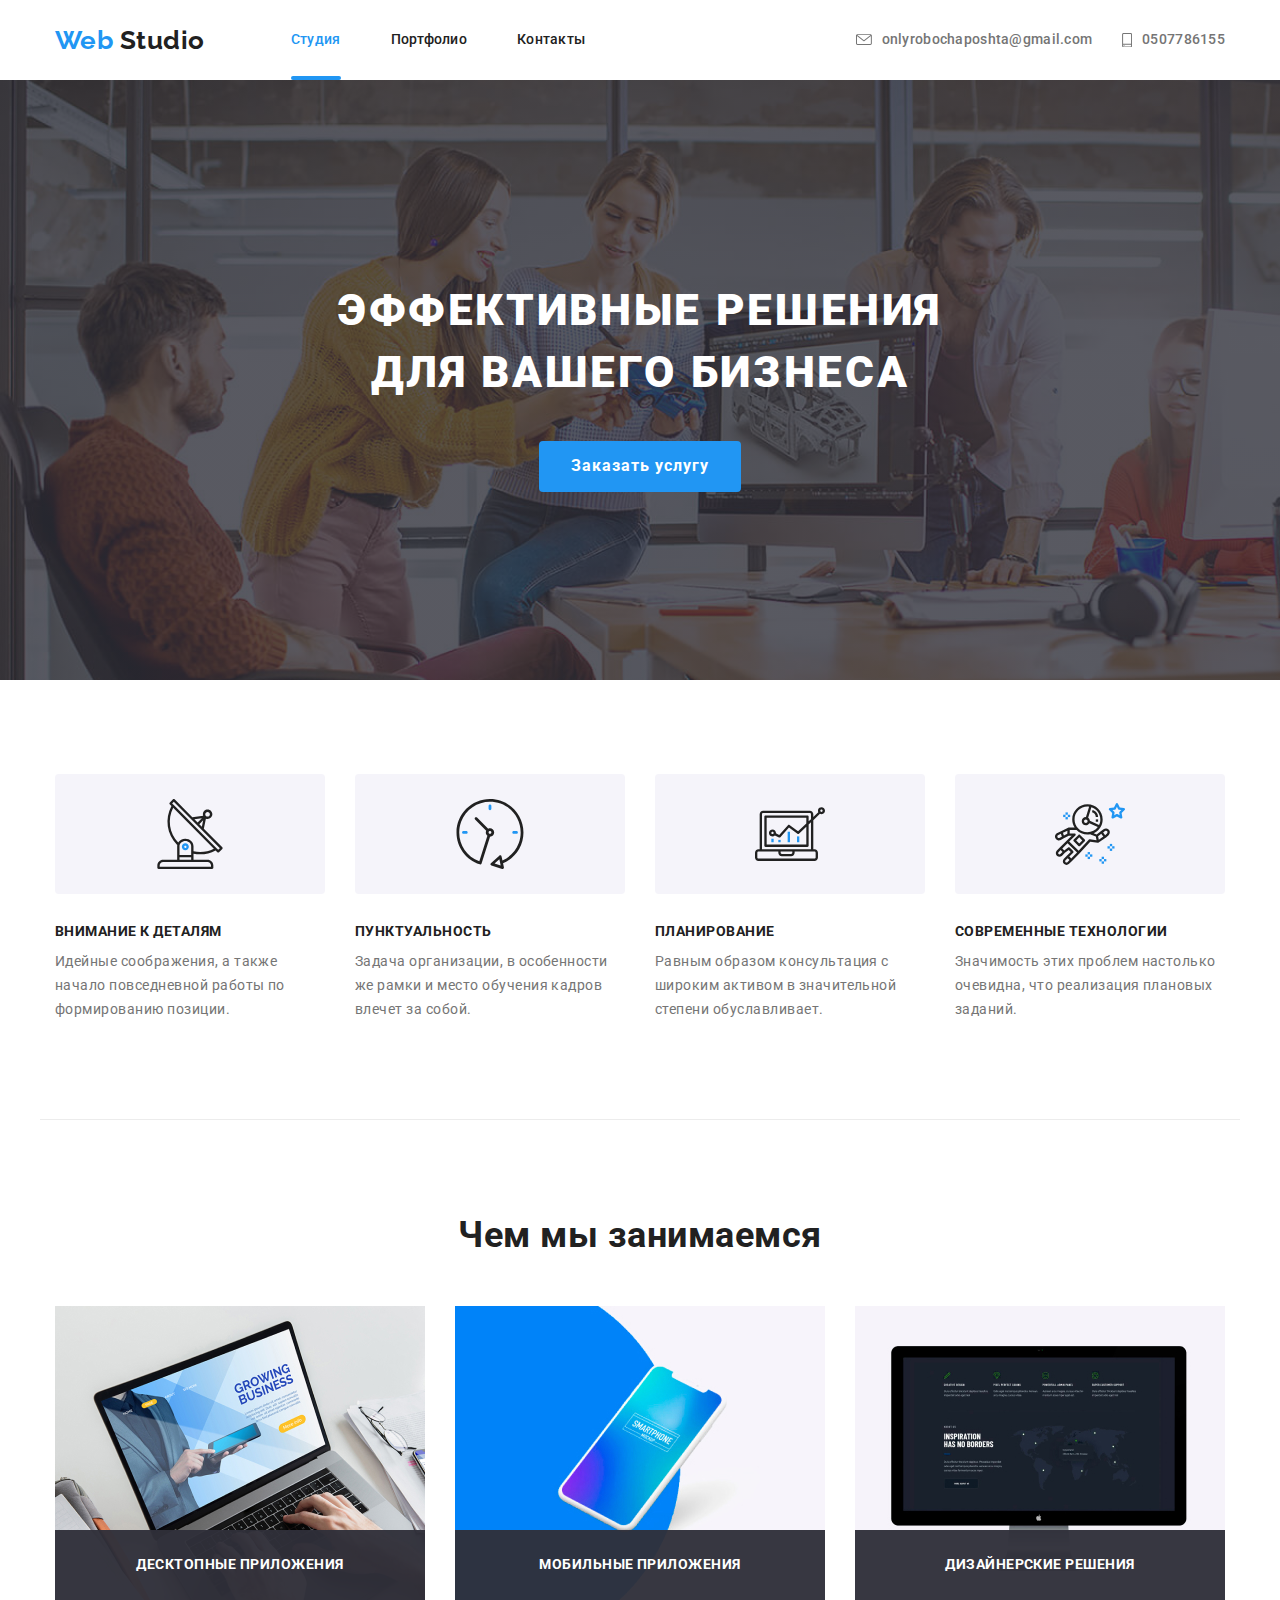
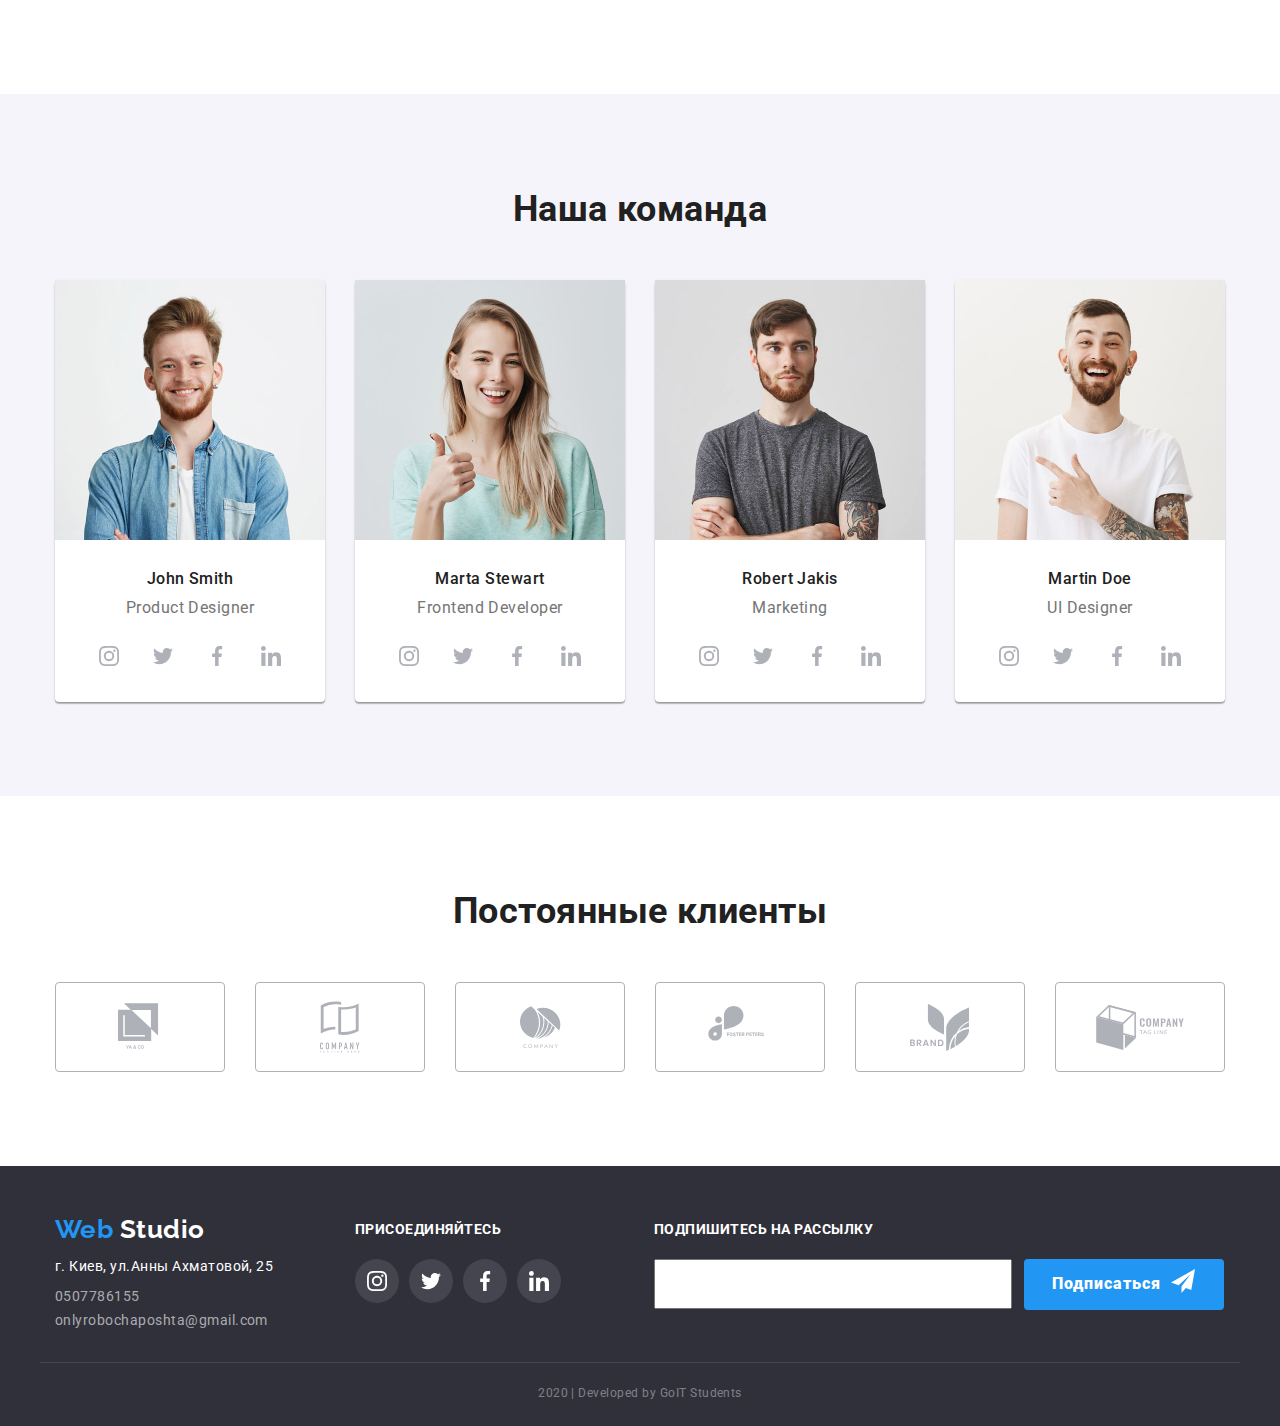
==== commit 992fd786: "finish modal 100%" ====
--- a/index.html
+++ b/index.html
@@ -66,7 +66,7 @@
       <section class="hero">
         <div class="hero-container">
           <h1 class="title-general">эффективные решения для вашего бизнеса</h1>
-          <a href="" class="general-a btn">Заказать услугу</a>
+          <button class="btn" data-modal-open>Заказать услугу</button>
         </div>
       </section>
       <section class="section-one">
@@ -453,16 +453,16 @@
       </div>
       <p class="copyright">2020 | Developed by GoIT Students</p>
     </footer>
-    <div role="group" class="modal">
+    <div role="group" class="modal is-hidden" data-modal>
       <form action="" class="modal-form" autocomplete="off">
+        <button class="btn-close" data-modal-close></button>
         <p class="modal-p">Оставьте свои данные, мы вам перезвоним</p>
 
         <div class="form-input">
-          <label for="name"
-            ><input
+          <label>
+            <input
               type="text"
               name="name"
-              id="name"
               placeholder=" "
               class="input-modal"
             /><svg class="images-modal">
@@ -472,11 +472,10 @@
           </label>
         </div>
         <div class="form-input">
-          <label for="tel"
-            ><input
+          <label>
+            <input
               type="tel"
               name="tel"
-              id="tel"
               placeholder=" "
               class="input-modal"
             /><svg class="images-modal">
@@ -486,11 +485,10 @@
           >
         </div>
         <div class="form-input">
-          <label for="email"
-            ><input
+          <label>
+            <input
               type="email"
               name="email"
-              id="email"
               placeholder=" "
               class="input-modal"
             /><svg class="images-modal">
@@ -508,13 +506,21 @@
           ></textarea>
           <label for="comment" class="text-formcom">Комментарий</label>
         </div>
-        <input name="policy" type="checkbox" id="policy" value="policy" />
-        <label for="policy"
-          >Соглашаюсь с рассылкой и принимаю
-          <a href="" class="general-a">Условия договора</a></label
-        >
+
+        <label class="policy"
+          ><input
+            class="policy-input"
+            name="policy"
+            type="checkbox"
+            value="policy"
+          />Соглашаюсь с рассылкой и принимаю
+          <a href="" class="general-a">Условия договора</a>
+          <span class="icon-modal"></span>
+        </label>
+
         <button type="submit" class="btn-modal">Отправить</button>
       </form>
     </div>
+    <script src="./js/modal.js"></script>
   </body>
 </html>
--- a/css/mine.min.css
+++ b/css/mine.min.css
@@ -1,2 +1,2 @@
-.icon-satellite::before{background-image:url("../../images/satellite.svg")}.icon-clock::before{background-image:url("../../images/clock.svg")}.icon-pc::before{background-image:url("../../images/pc.svg")}.icon-astronaut::before{background-image:url("../../images/astronaut.svg")}.hidden-title{margin:0;display:none}body{background-color:#fff;color:#212121;letter-spacing:0.03em;font-family:Roboto, sans-serif}img{display:block}.general-a{text-decoration:none;color:#212121}.general-ul{margin:0;padding:0;list-style:none}.btn{color:#fff;background-color:#2196f3;font-weight:700;font-size:16px;line-height:1.9;letter-spacing:0.06em;display:inline-block;border-radius:4px;padding:10px 32px;text-align:center;min-width:200px}.footerbtn-text{color:#fff;background-color:#2196f3;font-weight:900;font-size:16px;line-height:1.9;letter-spacing:0.06em;display:-webkit-box;display:-ms-flexbox;display:flex;border-radius:4px;padding:10px 28px;text-align:center;min-width:200px}.i::after{content:'';display:block;width:24px;height:24px;background-repeat:no-repeat;background-position:center;margin-left:10px;background-image:url(../images/icon-send.svg)}.container{margin:0 auto;width:1200px;padding-left:15px;padding-right:15px}.link-block{display:block}.link-block::before{display:block;content:'';width:270px;height:120px;background-repeat:no-repeat;background-position:center;background-color:#f5f4fa;border-radius:4px}.header-portfolio{border-bottom-width:1px;border-bottom-style:solid;border-bottom-color:#ececec}.general-nav{color:#212121;display:block;padding-top:32px;padding-bottom:32px;font-weight:500;font-size:14px;line-height:1.14;letter-spacing:0.02em;outline:none;-webkit-transition:color 250ms cubic-bezier(0.4, 0, 0.2, 1);transition:color 250ms cubic-bezier(0.4, 0, 0.2, 1)}.number-nav{display:-webkit-box;display:-ms-flexbox;display:flex;-webkit-box-align:center;-ms-flex-align:center;align-items:center;color:#757575;font-weight:500;font-size:14px;line-height:1.14;letter-spacing:0.02em;outline:none;-webkit-transition:color 250ms cubic-bezier(0.4, 0, 0.2, 1);transition:color 250ms cubic-bezier(0.4, 0, 0.2, 1)}.phone-icon{fill:#757575;width:10px;height:14.94px;margin-right:10px;-webkit-transition:fill 250ms cubic-bezier(0.4, 0, 0.2, 1);transition:fill 250ms cubic-bezier(0.4, 0, 0.2, 1)}.mail-icon{fill:#757575;width:16px;height:11.2px;margin-right:10px;-webkit-transition:fill 250ms cubic-bezier(0.4, 0, 0.2, 1);transition:fill 250ms cubic-bezier(0.4, 0, 0.2, 1)}.general-nav:hover,.general-nav:focus,.number-nav:hover,.number-nav:focus{color:#2196f3}.number-nav:hover .phone-icon{fill:#2196f3}.number-nav:focus .phone-icon{fill:#2196f3}.number-nav:hover .mail-icon{fill:#2196f3}.number-nav:focus .mail-icon{fill:#2196f3}.list-number{display:-webkit-box;display:-ms-flexbox;display:flex}.number-info .list-number:not(:last-child){margin-right:30px}.number-info{margin-left:auto}.current{color:#2196f3}.current::after{position:absolute;bottom:0;content:'';display:block;background-color:#2196f3;width:100%;height:4px;border-radius:2px}.general-ul.nav-list{display:-webkit-box;display:-ms-flexbox;display:flex}.nav-list .nav-item:not(:last-child){margin-right:50px}.nav-list{margin-left:86px}.number-info{display:-webkit-box;display:-ms-flexbox;display:flex}.flex-boxoll{display:-webkit-box;display:-ms-flexbox;display:flex}.flex-boxnav{-webkit-box-align:center;-ms-flex-align:center;align-items:center}.modal{position:fixed;top:0;left:0;width:100%;height:100%;background-color:rgba(0,0,0,0.2)}.modal-form{position:absolute;top:50%;left:50%;-webkit-transform:translate(-50%, -50%);transform:translate(-50%, -50%);background-color:#fff;padding:40px 40px;width:528px;height:581px;margin:0 auto}.modal-p{margin-top:0px;margin-bottom:30px;font-weight:700;font-size:20px;line-height:1.15;text-align:center}.input-modal{width:448px;height:40px;padding:12px 42px;border:1px solid rgba(33,33,33,0.2);border-radius:4px;display:inline-block;outline:none}.input-modal:focus{border:1px solid #2196f3;border-radius:4px}.input-textarea{width:448px;height:120px;border:1px solid rgba(33,33,33,0.2);border-radius:4px;resize:none;outline:none}.input-textarea:focus{border:1px solid #2196f3;border-radius:4px}.policy{display:inline-block;color:#757575;font-weight:400;font-size:14px;line-height:1.71;margin-bottom:30px}.btn-modal{display:inline-block;margin:0 auto;padding:10px 55px;background:#2196f3;color:#fff;-webkit-box-shadow:0px 4px 4px rgba(0,0,0,0.15);box-shadow:0px 4px 4px rgba(0,0,0,0.15);border:none;border-radius:4px;font-weight:700;font-size:16px;line-height:1.87;letter-spacing:0.06em}.form-input{position:relative;margin-bottom:28px}.form-inputcom{position:relative;margin-bottom:20px}.text-formcom{position:absolute;top:3px;left:3px;display:inline-block;color:#757575;font-weight:400;font-size:14px;line-height:1.14;letter-spacing:0.01em;-webkit-transition:color 250ms cubic-bezier(0.4, 0, 0.2, 1),line-height 250ms cubic-bezier(0.4, 0, 0.2, 1),font-size 250ms cubic-bezier(0.4, 0, 0.2, 1),-webkit-transform 250ms cubic-bezier(0.4, 0, 0.2, 1);transition:color 250ms cubic-bezier(0.4, 0, 0.2, 1),line-height 250ms cubic-bezier(0.4, 0, 0.2, 1),font-size 250ms cubic-bezier(0.4, 0, 0.2, 1),-webkit-transform 250ms cubic-bezier(0.4, 0, 0.2, 1);transition:transform 250ms cubic-bezier(0.4, 0, 0.2, 1),color 250ms cubic-bezier(0.4, 0, 0.2, 1),line-height 250ms cubic-bezier(0.4, 0, 0.2, 1),font-size 250ms cubic-bezier(0.4, 0, 0.2, 1);transition:transform 250ms cubic-bezier(0.4, 0, 0.2, 1),color 250ms cubic-bezier(0.4, 0, 0.2, 1),line-height 250ms cubic-bezier(0.4, 0, 0.2, 1),font-size 250ms cubic-bezier(0.4, 0, 0.2, 1),-webkit-transform 250ms cubic-bezier(0.4, 0, 0.2, 1)}.text-form{position:absolute;top:50%;left:42px;display:inline-block;color:#757575;font-weight:400;font-size:14px;line-height:1.14;letter-spacing:0.01em;-webkit-transform:translateY(-50%);transform:translateY(-50%);-webkit-transition:color 250ms cubic-bezier(0.4, 0, 0.2, 1),line-height 250ms cubic-bezier(0.4, 0, 0.2, 1),font-size 250ms cubic-bezier(0.4, 0, 0.2, 1),-webkit-transform 250ms cubic-bezier(0.4, 0, 0.2, 1);transition:color 250ms cubic-bezier(0.4, 0, 0.2, 1),line-height 250ms cubic-bezier(0.4, 0, 0.2, 1),font-size 250ms cubic-bezier(0.4, 0, 0.2, 1),-webkit-transform 250ms cubic-bezier(0.4, 0, 0.2, 1);transition:transform 250ms cubic-bezier(0.4, 0, 0.2, 1),color 250ms cubic-bezier(0.4, 0, 0.2, 1),line-height 250ms cubic-bezier(0.4, 0, 0.2, 1),font-size 250ms cubic-bezier(0.4, 0, 0.2, 1);transition:transform 250ms cubic-bezier(0.4, 0, 0.2, 1),color 250ms cubic-bezier(0.4, 0, 0.2, 1),line-height 250ms cubic-bezier(0.4, 0, 0.2, 1),font-size 250ms cubic-bezier(0.4, 0, 0.2, 1),-webkit-transform 250ms cubic-bezier(0.4, 0, 0.2, 1)}.images-modal{position:absolute;top:50%;left:16px;fill:#212121;display:inline-block;width:18px;height:18px;-webkit-transform:translateY(-50%);transform:translateY(-50%);-webkit-transition:fill 250ms cubic-bezier(0.4, 0, 0.2, 1);transition:fill 250ms cubic-bezier(0.4, 0, 0.2, 1)}.input-modal:focus ~ .text-form,.input-modal:not(:placeholder-shown) ~ .text-form{-webkit-transform:translate(-24px, -38px);transform:translate(-24px, -38px);color:#2196f3;font-size:12px;line-height:1.16}.input-modal:focus ~ .images-modal{fill:#2196f3}.input-textarea:focus+.text-formcom,.input-textarea:not(:placeholder-shown)+.text-formcom{-webkit-transform:translateY(-21px);transform:translateY(-21px);color:#2196f3;font-size:12px;line-height:1.16}.hero{background-image:-webkit-gradient(linear, left top, right top, from(rgba(47,48,58,0.8)), to(rgba(47,48,58,0.8))),url(../images/header.jpg);background-image:linear-gradient(to right, rgba(47,48,58,0.8), rgba(47,48,58,0.8)),url(../images/header.jpg);max-width:1600px;text-align:center;margin-left:auto;margin-right:auto}.hero-container{margin:0 auto;width:1200px;height:600px;padding-top:200px;padding-bottom:200px}.title-general{color:#fff;margin-top:0;margin-bottom:38px;margin-left:auto;margin-right:auto;width:646px;font-weight:900;font-size:44px;line-height:1.4;text-transform:uppercase;letter-spacing:0.06em}.title-h{margin-top:0px;margin-bottom:50px;font-weight:700;font-size:36px;line-height:1.17;text-align:center}.title-text{height:16px;margin-top:30px;margin-bottom:0px;font-weight:700;font-size:14px;line-height:1.14;text-transform:uppercase}.paragraph-text{color:#757575;height:75px;margin-top:10px;margin-bottom:0px;font-weight:400;font-size:14px;line-height:1.714}.section-one .container{padding-top:94px;padding-bottom:94px;border-bottom:1px solid #ececec}.about-us{width:calc((100% - 90px) / 4);margin-right:30px}.about-us:nth-child(4n){margin-right:0px}.general-flex{display:-webkit-box;display:-ms-flexbox;display:flex}.section-two .container{padding-top:94px;padding-bottom:94px}.text-work{position:absolute;bottom:0;right:0;color:#fff;background:rgba(47,48,58,0.8);width:370px;height:70px;margin-top:0px;margin-bottom:0px;padding-top:27px;font-weight:700;font-size:14px;line-height:1.14;text-align:center;text-transform:uppercase}.work-card{background:#fff;height:422px;padding-bottom:24px;border-radius:4px;-webkit-box-shadow:0px 2px 1px rgba(0,0,0,0.2),0px 1px 1px rgba(0,0,0,0.14),0px 1px 3px rgba(0,0,0,0.12);box-shadow:0px 2px 1px rgba(0,0,0,0.2),0px 1px 1px rgba(0,0,0,0.14),0px 1px 3px rgba(0,0,0,0.12)}.work-calc{width:calc((100% - 60px) / 3);margin-right:30px}.work-calc:nth-child(3n){margin-right:0px}.section-three{background-color:#f5f4fa}.section-three .container{padding-bottom:94px;padding-top:94px}.position{position:relative}.name-people{margin-top:30px;margin-bottom:0px;font-weight:500;font-size:16px;line-height:1.18;text-align:center}.team-calc{width:calc((100% - 90px) / 4);margin-right:30px}.team-calc:nth-child(4n){margin-right:0px}.work-people{color:#757575;margin-top:10px;margin-bottom:0px;font-weight:400;font-size:16px;line-height:1.18;text-align:center}.social-network{margin-top:16px;display:-webkit-box;display:-ms-flexbox;display:flex;-webkit-box-pack:center;-ms-flex-pack:center;justify-content:center}.section{background-color:#f5f4fa}.social-box{display:-webkit-box;display:-ms-flexbox;display:flex;-webkit-box-align:center;-ms-flex-align:center;align-items:center;background-color:#fff;width:44px;height:44px;border-radius:50%;outline:none;-webkit-transition:background-color 250ms cubic-bezier(0.4, 0, 0.2, 1);transition:background-color 250ms cubic-bezier(0.4, 0, 0.2, 1)}.instagram{fill:#afb1b8;width:20px;height:20px;margin-left:auto;margin-right:auto;-webkit-transition:fill 250ms cubic-bezier(0.4, 0, 0.2, 1);transition:fill 250ms cubic-bezier(0.4, 0, 0.2, 1)}.twitter{fill:#afb1b8;width:20px;height:20px;margin-left:auto;margin-right:auto;-webkit-transition:fill 250ms cubic-bezier(0.4, 0, 0.2, 1);transition:fill 250ms cubic-bezier(0.4, 0, 0.2, 1)}.facebook{fill:#afb1b8;width:20px;height:20px;margin-left:auto;margin-right:auto;-webkit-transition:fill 250ms cubic-bezier(0.4, 0, 0.2, 1);transition:fill 250ms cubic-bezier(0.4, 0, 0.2, 1)}.linkedin{fill:#afb1b8;width:20px;height:20px;margin-left:auto;margin-right:auto;-webkit-transition:fill 250ms cubic-bezier(0.4, 0, 0.2, 1);transition:fill 250ms cubic-bezier(0.4, 0, 0.2, 1)}.social-box:hover,.social-box:focus{background-color:#2196f3}.social-box:hover .instagram,.social-box:focus .instagram{fill:#fff}.social-box:hover .twitter,.social-box:focus .twitter{fill:#fff}.social-box:hover .facebook,.social-box:focus .facebook{fill:#fff}.social-box:hover .linkedin,.social-box:focus .linkedin{fill:#fff}.section-four .container{padding-top:94px;padding-bottom:94px}.company-border{display:-webkit-box;display:-ms-flexbox;display:flex;-webkit-box-align:center;-ms-flex-align:center;align-items:center;width:170px;height:90px;border:1px solid #afb1b8;outline:none;border-radius:4px;-webkit-transition:border 250ms cubic-bezier(0.4, 0, 0.2, 1);transition:border 250ms cubic-bezier(0.4, 0, 0.2, 1)}.company-border:hover,.company-border:focus{border-color:#2196f3}.company-border:hover .logo-one,.company-border:focus .logo-one{fill:#2196f3}.company-border:hover .logo-two,.company-border:focus .logo-two{fill:#2196f3}.company-border:hover .logo-three,.company-border:focus .logo-three{fill:#2196f3}.company-border:hover .logo-four,.company-border:focus .logo-four{fill:#2196f3}.company-border:hover .logo-five,.company-border:focus .logo-five{fill:#2196f3}.company-border:hover .logo-six,.company-border:focus .logo-six{fill:#2196f3}.logo-one{fill:#afb1b8;width:44.27px;height:49.23px;margin-right:auto;margin-left:auto;-webkit-transition:fill 250ms cubic-bezier(0.4, 0, 0.2, 1);transition:fill 250ms cubic-bezier(0.4, 0, 0.2, 1)}.logo-two{fill:#afb1b8;width:40px;height:52px;margin-right:auto;margin-left:auto;-webkit-transition:fill 250ms cubic-bezier(0.4, 0, 0.2, 1);transition:fill 250ms cubic-bezier(0.4, 0, 0.2, 1)}.logo-three{fill:#afb1b8;width:41px;height:42.6px;margin-right:auto;margin-left:auto;-webkit-transition:fill 250ms cubic-bezier(0.4, 0, 0.2, 1);transition:fill 250ms cubic-bezier(0.4, 0, 0.2, 1)}.logo-four{fill:#afb1b8;width:79.66px;height:42.02px;margin-right:auto;margin-left:auto;-webkit-transition:fill 250ms cubic-bezier(0.4, 0, 0.2, 1);transition:fill 250ms cubic-bezier(0.4, 0, 0.2, 1)}.logo-five{fill:#afb1b8;width:59px;height:47px;margin-right:auto;margin-left:auto;-webkit-transition:fill 250ms cubic-bezier(0.4, 0, 0.2, 1);transition:fill 250ms cubic-bezier(0.4, 0, 0.2, 1)}.logo-six{fill:#afb1b8;width:88.48px;height:45.44px;margin-right:auto;margin-left:auto;-webkit-transition:fill 250ms cubic-bezier(0.4, 0, 0.2, 1);transition:fill 250ms cubic-bezier(0.4, 0, 0.2, 1)}.company{display:-webkit-box;display:-ms-flexbox;display:flex;-webkit-box-pack:center;-ms-flex-pack:center;justify-content:center}.item-company{width:calc((100% - 150px) / 6);margin-right:30px}.item-company:nth-child(6n){margin-right:0px}.social-network .item:not(:last-child){margin-right:10px}.logo{color:#212121;font-family:Raleway;font-weight:700;font-size:26px;line-height:1.19}.color-logo{color:#2196f3}.adrfooter-div .general-a.logo{color:#fff}.bg-footer{background-color:#2f303a}.general-address{font-style:normal;width:231px;margin-right:69px}.footer-m .footer-heading{width:145px;height:16px}.footer-heading{color:#fff;margin-top:0px;margin-bottom:21px;margin-right:0px;font-weight:700;font-size:14px;line-height:1.14;text-transform:uppercase}.number-footer{color:rgba(255,255,255,0.6);font-weight:normal;font-size:14px;line-height:1.71}.street{color:#fff;width:231px;height:21px;margin-top:10px;margin-bottom:0px;font-weight:400;font-size:14px;line-height:1.71}.fsocial-box{display:-webkit-box;display:-ms-flexbox;display:flex;-webkit-box-align:center;-ms-flex-align:center;align-items:center;background-color:rgba(255,255,255,0.1);width:44px;height:44px;border-radius:50%;outline:none;-webkit-transition:background-color 250ms cubic-bezier(0.4, 0, 0.2, 1);transition:background-color 250ms cubic-bezier(0.4, 0, 0.2, 1)}.fsocial-box:hover,.fsocial-box:focus{background-color:#2196f3}.instagram-two{fill:currentColor;width:20px;height:20px;margin-left:auto;margin-right:auto}.twitter-two{fill:currentColor;width:20px;height:20px;margin-left:auto;margin-right:auto}.facebook-two{fill:currentColor;width:20px;height:20px;margin-left:auto;margin-right:auto}.linkedin-two{fill:currentColor;width:20px;height:20px;margin-left:auto;margin-right:auto}.copyright{color:rgba(255,255,255,0.4);margin-top:0px;margin-bottom:0px;padding-top:18px;padding-bottom:21px;font-weight:400;font-size:12px;line-height:2;text-align:center}.input{margin-right:12px;width:358px;height:50px}.adrfooter-div{margin-top:48px}.ssfooter-div{margin-top:56px}.address-ul{width:231px;height:21px;margin-top:9px;margin-bottom:28px}.footer-m{width:206px;height:81px;margin-top:56px;margin-right:93px}.bg-footer .container{padding-bottom:28px;border-bottom:1px solid rgba(255,255,255,0.1)}.flex-footer{display:-webkit-box;display:-ms-flexbox;display:flex}.general-flex .item:not(:last-child){margin-right:10px}.flex-sub{display:-webkit-box;display:-ms-flexbox;display:flex}.container-portfolio{margin-top:93px;margin-bottom:94px;margin-left:auto;margin-right:auto;width:1200px;padding-left:15px;padding-right:15px}.button-list{margin-bottom:50px;-webkit-box-pack:center;-ms-flex-pack:center;justify-content:center}.button-box{color:#212121;background-color:#f5f4fa;padding:6px 22px;border:none;border-radius:4px;font-family:Roboto;font-weight:500;font-size:16px;line-height:1.62;-webkit-box-shadow:none;box-shadow:none;outline:none;-webkit-transition:background-color 250ms cubic-bezier(0.4, 0, 0.2, 1),color 250ms cubic-bezier(0.4, 0, 0.2, 1),-webkit-box-shadow 250ms cubic-bezier(0.4, 0, 0.2, 1);transition:background-color 250ms cubic-bezier(0.4, 0, 0.2, 1),color 250ms cubic-bezier(0.4, 0, 0.2, 1),-webkit-box-shadow 250ms cubic-bezier(0.4, 0, 0.2, 1);transition:background-color 250ms cubic-bezier(0.4, 0, 0.2, 1),color 250ms cubic-bezier(0.4, 0, 0.2, 1),box-shadow 250ms cubic-bezier(0.4, 0, 0.2, 1);transition:background-color 250ms cubic-bezier(0.4, 0, 0.2, 1),color 250ms cubic-bezier(0.4, 0, 0.2, 1),box-shadow 250ms cubic-bezier(0.4, 0, 0.2, 1),-webkit-box-shadow 250ms cubic-bezier(0.4, 0, 0.2, 1)}.button-m:not(:last-child){margin-right:8px}.button-box:hover,.button-box:focus{background-color:#2196f3;color:#fff;-webkit-box-shadow:0px 2px 2px rgba(0,0,0,0.12),0px 1px 2px rgba(0,0,0,0.08),0px 3px 1px rgba(0,0,0,0.1);box-shadow:0px 2px 2px rgba(0,0,0,0.12),0px 1px 2px rgba(0,0,0,0.08),0px 3px 1px rgba(0,0,0,0.1)}.portfolio-h{color:#212121;width:322px;margin-top:0px;margin-bottom:0px;font-weight:700;font-size:18px;line-height:2;letter-spacing:0.06em}.portfolio-pone{color:#757575;width:322px;margin-left:0px;margin-right:0px;margin-top:4px;margin-bottom:0px;font-weight:400;font-size:16px;line-height:1.87}.portfolio-text{position:absolute;top:50%;left:50%;-webkit-transform:translate(-50%, -50%);transform:translate(-50%, -50%);color:#fff;width:322px;margin-top:0px;margin-bottom:0px;font-weight:400;font-size:18px;line-height:1.56}.overlay{position:absolute;top:0;left:0;background-color:rgba(33,150,243,0.9);width:100%;height:100%;-webkit-transform:translateY(100%);transform:translateY(100%);-webkit-transition:-webkit-transform 250ms cubic-bezier(0.4, 0, 0.2, 1);transition:-webkit-transform 250ms cubic-bezier(0.4, 0, 0.2, 1);transition:transform 250ms cubic-bezier(0.4, 0, 0.2, 1);transition:transform 250ms cubic-bezier(0.4, 0, 0.2, 1), -webkit-transform 250ms cubic-bezier(0.4, 0, 0.2, 1)}.position{overflow:hidden}.general-a:hover .overlay,.general-a:focus .overlay{-webkit-transform:translateY(0);transform:translateY(0)}.p-list{display:-webkit-box;display:-ms-flexbox;display:flex;-ms-flex-wrap:wrap;flex-wrap:wrap}.portfolio-card{padding-left:24px;padding-right:24px;padding-top:20px;padding-bottom:20px;border-right:1px solid #eeeeee;border-bottom:1px solid #eeeeee;border-left:1px solid #eeeeee}.flex-li{width:calc((100% - 60px) / 3);margin-right:30px;margin-bottom:30px}.flex-li:nth-child(3n){margin-right:0px}.flex-li:nth-last-child(-n+3){margin-bottom:0px}.flex-li .general-a{display:block;outline:none;-webkit-box-shadow:none;box-shadow:none;-webkit-transition:-webkit-box-shadow 250ms cubic-bezier(0.4, 0, 0.2, 1);transition:-webkit-box-shadow 250ms cubic-bezier(0.4, 0, 0.2, 1);transition:box-shadow 250ms cubic-bezier(0.4, 0, 0.2, 1);transition:box-shadow 250ms cubic-bezier(0.4, 0, 0.2, 1), -webkit-box-shadow 250ms cubic-bezier(0.4, 0, 0.2, 1)}.flex-li .general-a:hover,.flex-li .general-a:focus{-webkit-box-shadow:1px 4px 6px rgba(0,0,0,0.16),0px 4px 4px rgba(0,0,0,0.06),0px 1px 1px rgba(0,0,0,0.12);box-shadow:1px 4px 6px rgba(0,0,0,0.16),0px 4px 4px rgba(0,0,0,0.06),0px 1px 1px rgba(0,0,0,0.12)}
+.icon-satellite::before{background-image:url("../../images/satellite.svg")}.icon-clock::before{background-image:url("../../images/clock.svg")}.icon-pc::before{background-image:url("../../images/pc.svg")}.icon-astronaut::before{background-image:url("../../images/astronaut.svg")}.hidden-title{margin:0;display:none}body{background-color:#fff;color:#212121;letter-spacing:0.03em;font-family:Roboto, sans-serif}img{display:block}.general-a{text-decoration:none;color:#212121}.general-ul{margin:0;padding:0;list-style:none}.btn{display:inline-block;color:#fff;background-color:#2196f3;font-weight:700;font-size:16px;line-height:1.9;letter-spacing:0.06em;display:inline-block;border-radius:4px;padding:10px 32px;text-align:center;min-width:200px;border:none}.footerbtn-text{color:#fff;background-color:#2196f3;font-weight:900;font-size:16px;line-height:1.9;letter-spacing:0.06em;display:-webkit-box;display:-ms-flexbox;display:flex;border-radius:4px;padding:10px 28px;text-align:center;min-width:200px}.i::after{content:'';display:block;width:24px;height:24px;background-repeat:no-repeat;background-position:center;margin-left:10px;background-image:url(../images/icon-send.svg)}.container{margin:0 auto;width:1200px;padding-left:15px;padding-right:15px}.link-block{display:block}.link-block::before{display:block;content:'';width:270px;height:120px;background-repeat:no-repeat;background-position:center;background-color:#f5f4fa;border-radius:4px}.header-portfolio{border-bottom-width:1px;border-bottom-style:solid;border-bottom-color:#ececec}.general-nav{color:#212121;display:block;padding-top:32px;padding-bottom:32px;font-weight:500;font-size:14px;line-height:1.14;letter-spacing:0.02em;outline:none;-webkit-transition:color 250ms cubic-bezier(0.4, 0, 0.2, 1);transition:color 250ms cubic-bezier(0.4, 0, 0.2, 1)}.number-nav{display:-webkit-box;display:-ms-flexbox;display:flex;-webkit-box-align:center;-ms-flex-align:center;align-items:center;color:#757575;font-weight:500;font-size:14px;line-height:1.14;letter-spacing:0.02em;outline:none;-webkit-transition:color 250ms cubic-bezier(0.4, 0, 0.2, 1);transition:color 250ms cubic-bezier(0.4, 0, 0.2, 1)}.phone-icon{fill:#757575;width:10px;height:14.94px;margin-right:10px;-webkit-transition:fill 250ms cubic-bezier(0.4, 0, 0.2, 1);transition:fill 250ms cubic-bezier(0.4, 0, 0.2, 1)}.mail-icon{fill:#757575;width:16px;height:11.2px;margin-right:10px;-webkit-transition:fill 250ms cubic-bezier(0.4, 0, 0.2, 1);transition:fill 250ms cubic-bezier(0.4, 0, 0.2, 1)}.general-nav:hover,.general-nav:focus,.number-nav:hover,.number-nav:focus{color:#2196f3}.number-nav:hover .phone-icon{fill:#2196f3}.number-nav:focus .phone-icon{fill:#2196f3}.number-nav:hover .mail-icon{fill:#2196f3}.number-nav:focus .mail-icon{fill:#2196f3}.list-number{display:-webkit-box;display:-ms-flexbox;display:flex}.number-info .list-number:not(:last-child){margin-right:30px}.number-info{margin-left:auto}.current{color:#2196f3}.current::after{position:absolute;bottom:0;content:'';display:block;background-color:#2196f3;width:100%;height:4px;border-radius:2px}.general-ul.nav-list{display:-webkit-box;display:-ms-flexbox;display:flex}.nav-list .nav-item:not(:last-child){margin-right:50px}.nav-list{margin-left:86px}.number-info{display:-webkit-box;display:-ms-flexbox;display:flex}.flex-boxoll{display:-webkit-box;display:-ms-flexbox;display:flex}.flex-boxnav{-webkit-box-align:center;-ms-flex-align:center;align-items:center}.modal{position:fixed;top:0;left:0;width:100%;height:100%;background-color:rgba(0,0,0,0.2)}.modal.is-hidden{opacity:0;pointer-events:none}.modal-form{position:absolute;top:50%;left:50%;-webkit-transform:translate(-50%, -50%);transform:translate(-50%, -50%);text-align:center;background-color:#fff;padding:40px 40px;width:528px;height:581px;margin:0 auto}.modal-p{margin-top:0px;margin-bottom:30px;font-weight:700;font-size:20px;line-height:1.15}.input-modal{width:448px;height:40px;padding:12px 42px;border:1px solid rgba(33,33,33,0.2);border-radius:4px;display:inline-block;outline:none}.input-modal:focus{border:1px solid #2196f3;border-radius:4px}.input-textarea{width:448px;height:120px;border:1px solid rgba(33,33,33,0.2);border-radius:4px;resize:none;outline:none}.input-textarea:focus{border:1px solid #2196f3;border-radius:4px}.policy{position:relative;display:inline-block;color:#757575;font-weight:400;font-size:14px;line-height:1.71;margin-bottom:30px}.policy-input{margin-left:23.48px;-webkit-appearance:none;-moz-appearance:none;appearance:none}.policy .general-a{display:inline-block;color:#2196f3;text-decoration:underline;font-weight:400;font-size:14px;line-height:1.71}.btn-modal{padding:10px 55px;background:#2196f3;color:#fff;-webkit-box-shadow:0px 4px 4px rgba(0,0,0,0.15);box-shadow:0px 4px 4px rgba(0,0,0,0.15);border:none;border-radius:4px;font-weight:700;font-size:16px;line-height:1.87;letter-spacing:0.06em}.form-input{position:relative;margin-bottom:28px}.form-inputcom{position:relative;margin-bottom:20px}.text-formcom{position:absolute;top:3px;left:3px;display:inline-block;color:#757575;font-weight:400;font-size:14px;line-height:1.14;letter-spacing:0.01em;-webkit-transition:color 250ms cubic-bezier(0.4, 0, 0.2, 1),line-height 250ms cubic-bezier(0.4, 0, 0.2, 1),font-size 250ms cubic-bezier(0.4, 0, 0.2, 1),-webkit-transform 250ms cubic-bezier(0.4, 0, 0.2, 1);transition:color 250ms cubic-bezier(0.4, 0, 0.2, 1),line-height 250ms cubic-bezier(0.4, 0, 0.2, 1),font-size 250ms cubic-bezier(0.4, 0, 0.2, 1),-webkit-transform 250ms cubic-bezier(0.4, 0, 0.2, 1);transition:transform 250ms cubic-bezier(0.4, 0, 0.2, 1),color 250ms cubic-bezier(0.4, 0, 0.2, 1),line-height 250ms cubic-bezier(0.4, 0, 0.2, 1),font-size 250ms cubic-bezier(0.4, 0, 0.2, 1);transition:transform 250ms cubic-bezier(0.4, 0, 0.2, 1),color 250ms cubic-bezier(0.4, 0, 0.2, 1),line-height 250ms cubic-bezier(0.4, 0, 0.2, 1),font-size 250ms cubic-bezier(0.4, 0, 0.2, 1),-webkit-transform 250ms cubic-bezier(0.4, 0, 0.2, 1)}.text-form{position:absolute;top:50%;left:42px;display:inline-block;color:#757575;font-weight:400;font-size:14px;line-height:1.14;letter-spacing:0.01em;-webkit-transform:translateY(-50%);transform:translateY(-50%);-webkit-transition:color 250ms cubic-bezier(0.4, 0, 0.2, 1),line-height 250ms cubic-bezier(0.4, 0, 0.2, 1),font-size 250ms cubic-bezier(0.4, 0, 0.2, 1),-webkit-transform 250ms cubic-bezier(0.4, 0, 0.2, 1);transition:color 250ms cubic-bezier(0.4, 0, 0.2, 1),line-height 250ms cubic-bezier(0.4, 0, 0.2, 1),font-size 250ms cubic-bezier(0.4, 0, 0.2, 1),-webkit-transform 250ms cubic-bezier(0.4, 0, 0.2, 1);transition:transform 250ms cubic-bezier(0.4, 0, 0.2, 1),color 250ms cubic-bezier(0.4, 0, 0.2, 1),line-height 250ms cubic-bezier(0.4, 0, 0.2, 1),font-size 250ms cubic-bezier(0.4, 0, 0.2, 1);transition:transform 250ms cubic-bezier(0.4, 0, 0.2, 1),color 250ms cubic-bezier(0.4, 0, 0.2, 1),line-height 250ms cubic-bezier(0.4, 0, 0.2, 1),font-size 250ms cubic-bezier(0.4, 0, 0.2, 1),-webkit-transform 250ms cubic-bezier(0.4, 0, 0.2, 1)}.images-modal{position:absolute;top:50%;left:16px;fill:#212121;display:inline-block;width:18px;height:18px;-webkit-transform:translateY(-50%);transform:translateY(-50%);-webkit-transition:fill 250ms cubic-bezier(0.4, 0, 0.2, 1);transition:fill 250ms cubic-bezier(0.4, 0, 0.2, 1)}.input-modal:focus ~ .text-form,.input-modal:not(:placeholder-shown) ~ .text-form{-webkit-transform:translate(-24px, -38px);transform:translate(-24px, -38px);color:#2196f3;font-size:12px;line-height:1.16}.input-modal:focus ~ .images-modal{fill:#2196f3}.input-textarea:focus+.text-formcom,.input-textarea:not(:placeholder-shown)+.text-formcom{-webkit-transform:translateY(-21px);transform:translateY(-21px);color:#2196f3;font-size:12px;line-height:1.16}.icon-modal{position:absolute;top:50%;left:0;display:inline-block;width:15px;height:15px;border:2px solid black;border-radius:4px;-webkit-transform:translateY(-50%);transform:translateY(-50%)}.policy-input:checked ~ .icon-modal{background-color:#2196f3;background-image:url(../../images/checked.svg);background-size:contain;background-origin:border-box;border-color:#2196f3}.btn-close{position:absolute;top:-10px;right:-10px;width:30px;height:30px;background-image:url(../../images/close-modal.svg);background-color:#fff;border:none;border-radius:50%;-webkit-box-shadow:0px 2px 1px rgba(0,0,0,0.2),0px 1px 1px rgba(0,0,0,0.14),0px 1px 3px rgba(0,0,0,0.12);box-shadow:0px 2px 1px rgba(0,0,0,0.2),0px 1px 1px rgba(0,0,0,0.14),0px 1px 3px rgba(0,0,0,0.12)}.hero{background-image:-webkit-gradient(linear, left top, right top, from(rgba(47,48,58,0.8)), to(rgba(47,48,58,0.8))),url(../images/header.jpg);background-image:linear-gradient(to right, rgba(47,48,58,0.8), rgba(47,48,58,0.8)),url(../images/header.jpg);max-width:1600px;text-align:center;margin-left:auto;margin-right:auto}.hero-container{margin:0 auto;width:1200px;height:600px;padding-top:200px;padding-bottom:200px}.title-general{color:#fff;margin-top:0;margin-bottom:38px;margin-left:auto;margin-right:auto;width:646px;font-weight:900;font-size:44px;line-height:1.4;text-transform:uppercase;letter-spacing:0.06em}.title-h{margin-top:0px;margin-bottom:50px;font-weight:700;font-size:36px;line-height:1.17;text-align:center}.title-text{height:16px;margin-top:30px;margin-bottom:0px;font-weight:700;font-size:14px;line-height:1.14;text-transform:uppercase}.paragraph-text{color:#757575;height:75px;margin-top:10px;margin-bottom:0px;font-weight:400;font-size:14px;line-height:1.714}.section-one .container{padding-top:94px;padding-bottom:94px;border-bottom:1px solid #ececec}.about-us{width:calc((100% - 90px) / 4);margin-right:30px}.about-us:nth-child(4n){margin-right:0px}.general-flex{display:-webkit-box;display:-ms-flexbox;display:flex}.section-two .container{padding-top:94px;padding-bottom:94px}.text-work{position:absolute;bottom:0;right:0;color:#fff;background:rgba(47,48,58,0.8);width:370px;height:70px;margin-top:0px;margin-bottom:0px;padding-top:27px;font-weight:700;font-size:14px;line-height:1.14;text-align:center;text-transform:uppercase}.work-card{background:#fff;height:422px;padding-bottom:24px;border-radius:4px;-webkit-box-shadow:0px 2px 1px rgba(0,0,0,0.2),0px 1px 1px rgba(0,0,0,0.14),0px 1px 3px rgba(0,0,0,0.12);box-shadow:0px 2px 1px rgba(0,0,0,0.2),0px 1px 1px rgba(0,0,0,0.14),0px 1px 3px rgba(0,0,0,0.12)}.work-calc{width:calc((100% - 60px) / 3);margin-right:30px}.work-calc:nth-child(3n){margin-right:0px}.section-three{background-color:#f5f4fa}.section-three .container{padding-bottom:94px;padding-top:94px}.position{position:relative}.name-people{margin-top:30px;margin-bottom:0px;font-weight:500;font-size:16px;line-height:1.18;text-align:center}.team-calc{width:calc((100% - 90px) / 4);margin-right:30px}.team-calc:nth-child(4n){margin-right:0px}.work-people{color:#757575;margin-top:10px;margin-bottom:0px;font-weight:400;font-size:16px;line-height:1.18;text-align:center}.social-network{margin-top:16px;display:-webkit-box;display:-ms-flexbox;display:flex;-webkit-box-pack:center;-ms-flex-pack:center;justify-content:center}.section{background-color:#f5f4fa}.social-box{display:-webkit-box;display:-ms-flexbox;display:flex;-webkit-box-align:center;-ms-flex-align:center;align-items:center;background-color:#fff;width:44px;height:44px;border-radius:50%;outline:none;-webkit-transition:background-color 250ms cubic-bezier(0.4, 0, 0.2, 1);transition:background-color 250ms cubic-bezier(0.4, 0, 0.2, 1)}.instagram{fill:#afb1b8;width:20px;height:20px;margin-left:auto;margin-right:auto;-webkit-transition:fill 250ms cubic-bezier(0.4, 0, 0.2, 1);transition:fill 250ms cubic-bezier(0.4, 0, 0.2, 1)}.twitter{fill:#afb1b8;width:20px;height:20px;margin-left:auto;margin-right:auto;-webkit-transition:fill 250ms cubic-bezier(0.4, 0, 0.2, 1);transition:fill 250ms cubic-bezier(0.4, 0, 0.2, 1)}.facebook{fill:#afb1b8;width:20px;height:20px;margin-left:auto;margin-right:auto;-webkit-transition:fill 250ms cubic-bezier(0.4, 0, 0.2, 1);transition:fill 250ms cubic-bezier(0.4, 0, 0.2, 1)}.linkedin{fill:#afb1b8;width:20px;height:20px;margin-left:auto;margin-right:auto;-webkit-transition:fill 250ms cubic-bezier(0.4, 0, 0.2, 1);transition:fill 250ms cubic-bezier(0.4, 0, 0.2, 1)}.social-box:hover,.social-box:focus{background-color:#2196f3}.social-box:hover .instagram,.social-box:focus .instagram{fill:#fff}.social-box:hover .twitter,.social-box:focus .twitter{fill:#fff}.social-box:hover .facebook,.social-box:focus .facebook{fill:#fff}.social-box:hover .linkedin,.social-box:focus .linkedin{fill:#fff}.section-four .container{padding-top:94px;padding-bottom:94px}.company-border{display:-webkit-box;display:-ms-flexbox;display:flex;-webkit-box-align:center;-ms-flex-align:center;align-items:center;width:170px;height:90px;border:1px solid #afb1b8;outline:none;border-radius:4px;-webkit-transition:border 250ms cubic-bezier(0.4, 0, 0.2, 1);transition:border 250ms cubic-bezier(0.4, 0, 0.2, 1)}.company-border:hover,.company-border:focus{border-color:#2196f3}.company-border:hover .logo-one,.company-border:focus .logo-one{fill:#2196f3}.company-border:hover .logo-two,.company-border:focus .logo-two{fill:#2196f3}.company-border:hover .logo-three,.company-border:focus .logo-three{fill:#2196f3}.company-border:hover .logo-four,.company-border:focus .logo-four{fill:#2196f3}.company-border:hover .logo-five,.company-border:focus .logo-five{fill:#2196f3}.company-border:hover .logo-six,.company-border:focus .logo-six{fill:#2196f3}.logo-one{fill:#afb1b8;width:44.27px;height:49.23px;margin-right:auto;margin-left:auto;-webkit-transition:fill 250ms cubic-bezier(0.4, 0, 0.2, 1);transition:fill 250ms cubic-bezier(0.4, 0, 0.2, 1)}.logo-two{fill:#afb1b8;width:40px;height:52px;margin-right:auto;margin-left:auto;-webkit-transition:fill 250ms cubic-bezier(0.4, 0, 0.2, 1);transition:fill 250ms cubic-bezier(0.4, 0, 0.2, 1)}.logo-three{fill:#afb1b8;width:41px;height:42.6px;margin-right:auto;margin-left:auto;-webkit-transition:fill 250ms cubic-bezier(0.4, 0, 0.2, 1);transition:fill 250ms cubic-bezier(0.4, 0, 0.2, 1)}.logo-four{fill:#afb1b8;width:79.66px;height:42.02px;margin-right:auto;margin-left:auto;-webkit-transition:fill 250ms cubic-bezier(0.4, 0, 0.2, 1);transition:fill 250ms cubic-bezier(0.4, 0, 0.2, 1)}.logo-five{fill:#afb1b8;width:59px;height:47px;margin-right:auto;margin-left:auto;-webkit-transition:fill 250ms cubic-bezier(0.4, 0, 0.2, 1);transition:fill 250ms cubic-bezier(0.4, 0, 0.2, 1)}.logo-six{fill:#afb1b8;width:88.48px;height:45.44px;margin-right:auto;margin-left:auto;-webkit-transition:fill 250ms cubic-bezier(0.4, 0, 0.2, 1);transition:fill 250ms cubic-bezier(0.4, 0, 0.2, 1)}.company{display:-webkit-box;display:-ms-flexbox;display:flex;-webkit-box-pack:center;-ms-flex-pack:center;justify-content:center}.item-company{width:calc((100% - 150px) / 6);margin-right:30px}.item-company:nth-child(6n){margin-right:0px}.social-network .item:not(:last-child){margin-right:10px}.logo{color:#212121;font-family:Raleway;font-weight:700;font-size:26px;line-height:1.19}.color-logo{color:#2196f3}.adrfooter-div .general-a.logo{color:#fff}.bg-footer{background-color:#2f303a}.general-address{font-style:normal;width:231px;margin-right:69px}.footer-m .footer-heading{width:145px;height:16px}.footer-heading{color:#fff;margin-top:0px;margin-bottom:21px;margin-right:0px;font-weight:700;font-size:14px;line-height:1.14;text-transform:uppercase}.number-footer{color:rgba(255,255,255,0.6);font-weight:normal;font-size:14px;line-height:1.71}.street{color:#fff;width:231px;height:21px;margin-top:10px;margin-bottom:0px;font-weight:400;font-size:14px;line-height:1.71}.fsocial-box{display:-webkit-box;display:-ms-flexbox;display:flex;-webkit-box-align:center;-ms-flex-align:center;align-items:center;background-color:rgba(255,255,255,0.1);width:44px;height:44px;border-radius:50%;outline:none;-webkit-transition:background-color 250ms cubic-bezier(0.4, 0, 0.2, 1);transition:background-color 250ms cubic-bezier(0.4, 0, 0.2, 1)}.fsocial-box:hover,.fsocial-box:focus{background-color:#2196f3}.instagram-two{fill:currentColor;width:20px;height:20px;margin-left:auto;margin-right:auto}.twitter-two{fill:currentColor;width:20px;height:20px;margin-left:auto;margin-right:auto}.facebook-two{fill:currentColor;width:20px;height:20px;margin-left:auto;margin-right:auto}.linkedin-two{fill:currentColor;width:20px;height:20px;margin-left:auto;margin-right:auto}.copyright{color:rgba(255,255,255,0.4);margin-top:0px;margin-bottom:0px;padding-top:18px;padding-bottom:21px;font-weight:400;font-size:12px;line-height:2;text-align:center}.input{margin-right:12px;width:358px;height:50px}.adrfooter-div{margin-top:48px}.ssfooter-div{margin-top:56px}.address-ul{width:231px;height:21px;margin-top:9px;margin-bottom:28px}.footer-m{width:206px;height:81px;margin-top:56px;margin-right:93px}.bg-footer .container{padding-bottom:28px;border-bottom:1px solid rgba(255,255,255,0.1)}.flex-footer{display:-webkit-box;display:-ms-flexbox;display:flex}.general-flex .item:not(:last-child){margin-right:10px}.flex-sub{display:-webkit-box;display:-ms-flexbox;display:flex}.container-portfolio{margin-top:93px;margin-bottom:94px;margin-left:auto;margin-right:auto;width:1200px;padding-left:15px;padding-right:15px}.button-list{margin-bottom:50px;-webkit-box-pack:center;-ms-flex-pack:center;justify-content:center}.button-box{color:#212121;background-color:#f5f4fa;padding:6px 22px;border:none;border-radius:4px;font-family:Roboto;font-weight:500;font-size:16px;line-height:1.62;-webkit-box-shadow:none;box-shadow:none;outline:none;-webkit-transition:background-color 250ms cubic-bezier(0.4, 0, 0.2, 1),color 250ms cubic-bezier(0.4, 0, 0.2, 1),-webkit-box-shadow 250ms cubic-bezier(0.4, 0, 0.2, 1);transition:background-color 250ms cubic-bezier(0.4, 0, 0.2, 1),color 250ms cubic-bezier(0.4, 0, 0.2, 1),-webkit-box-shadow 250ms cubic-bezier(0.4, 0, 0.2, 1);transition:background-color 250ms cubic-bezier(0.4, 0, 0.2, 1),color 250ms cubic-bezier(0.4, 0, 0.2, 1),box-shadow 250ms cubic-bezier(0.4, 0, 0.2, 1);transition:background-color 250ms cubic-bezier(0.4, 0, 0.2, 1),color 250ms cubic-bezier(0.4, 0, 0.2, 1),box-shadow 250ms cubic-bezier(0.4, 0, 0.2, 1),-webkit-box-shadow 250ms cubic-bezier(0.4, 0, 0.2, 1)}.button-m:not(:last-child){margin-right:8px}.button-box:hover,.button-box:focus{background-color:#2196f3;color:#fff;-webkit-box-shadow:0px 2px 2px rgba(0,0,0,0.12),0px 1px 2px rgba(0,0,0,0.08),0px 3px 1px rgba(0,0,0,0.1);box-shadow:0px 2px 2px rgba(0,0,0,0.12),0px 1px 2px rgba(0,0,0,0.08),0px 3px 1px rgba(0,0,0,0.1)}.portfolio-h{color:#212121;width:322px;margin-top:0px;margin-bottom:0px;font-weight:700;font-size:18px;line-height:2;letter-spacing:0.06em}.portfolio-pone{color:#757575;width:322px;margin-left:0px;margin-right:0px;margin-top:4px;margin-bottom:0px;font-weight:400;font-size:16px;line-height:1.87}.portfolio-text{position:absolute;top:50%;left:50%;-webkit-transform:translate(-50%, -50%);transform:translate(-50%, -50%);color:#fff;width:322px;margin-top:0px;margin-bottom:0px;font-weight:400;font-size:18px;line-height:1.56}.overlay{position:absolute;top:0;left:0;background-color:rgba(33,150,243,0.9);width:100%;height:100%;-webkit-transform:translateY(100%);transform:translateY(100%);-webkit-transition:-webkit-transform 250ms cubic-bezier(0.4, 0, 0.2, 1);transition:-webkit-transform 250ms cubic-bezier(0.4, 0, 0.2, 1);transition:transform 250ms cubic-bezier(0.4, 0, 0.2, 1);transition:transform 250ms cubic-bezier(0.4, 0, 0.2, 1), -webkit-transform 250ms cubic-bezier(0.4, 0, 0.2, 1)}.position{overflow:hidden}.general-a:hover .overlay,.general-a:focus .overlay{-webkit-transform:translateY(0);transform:translateY(0)}.p-list{display:-webkit-box;display:-ms-flexbox;display:flex;-ms-flex-wrap:wrap;flex-wrap:wrap}.portfolio-card{padding-left:24px;padding-right:24px;padding-top:20px;padding-bottom:20px;border-right:1px solid #eeeeee;border-bottom:1px solid #eeeeee;border-left:1px solid #eeeeee}.flex-li{width:calc((100% - 60px) / 3);margin-right:30px;margin-bottom:30px}.flex-li:nth-child(3n){margin-right:0px}.flex-li:nth-last-child(-n+3){margin-bottom:0px}.flex-li .general-a{display:block;outline:none;-webkit-box-shadow:none;box-shadow:none;-webkit-transition:-webkit-box-shadow 250ms cubic-bezier(0.4, 0, 0.2, 1);transition:-webkit-box-shadow 250ms cubic-bezier(0.4, 0, 0.2, 1);transition:box-shadow 250ms cubic-bezier(0.4, 0, 0.2, 1);transition:box-shadow 250ms cubic-bezier(0.4, 0, 0.2, 1), -webkit-box-shadow 250ms cubic-bezier(0.4, 0, 0.2, 1)}.flex-li .general-a:hover,.flex-li .general-a:focus{-webkit-box-shadow:1px 4px 6px rgba(0,0,0,0.16),0px 4px 4px rgba(0,0,0,0.06),0px 1px 1px rgba(0,0,0,0.12);box-shadow:1px 4px 6px rgba(0,0,0,0.16),0px 4px 4px rgba(0,0,0,0.06),0px 1px 1px rgba(0,0,0,0.12)}
 /*# sourceMappingURL=mine.min.css.map */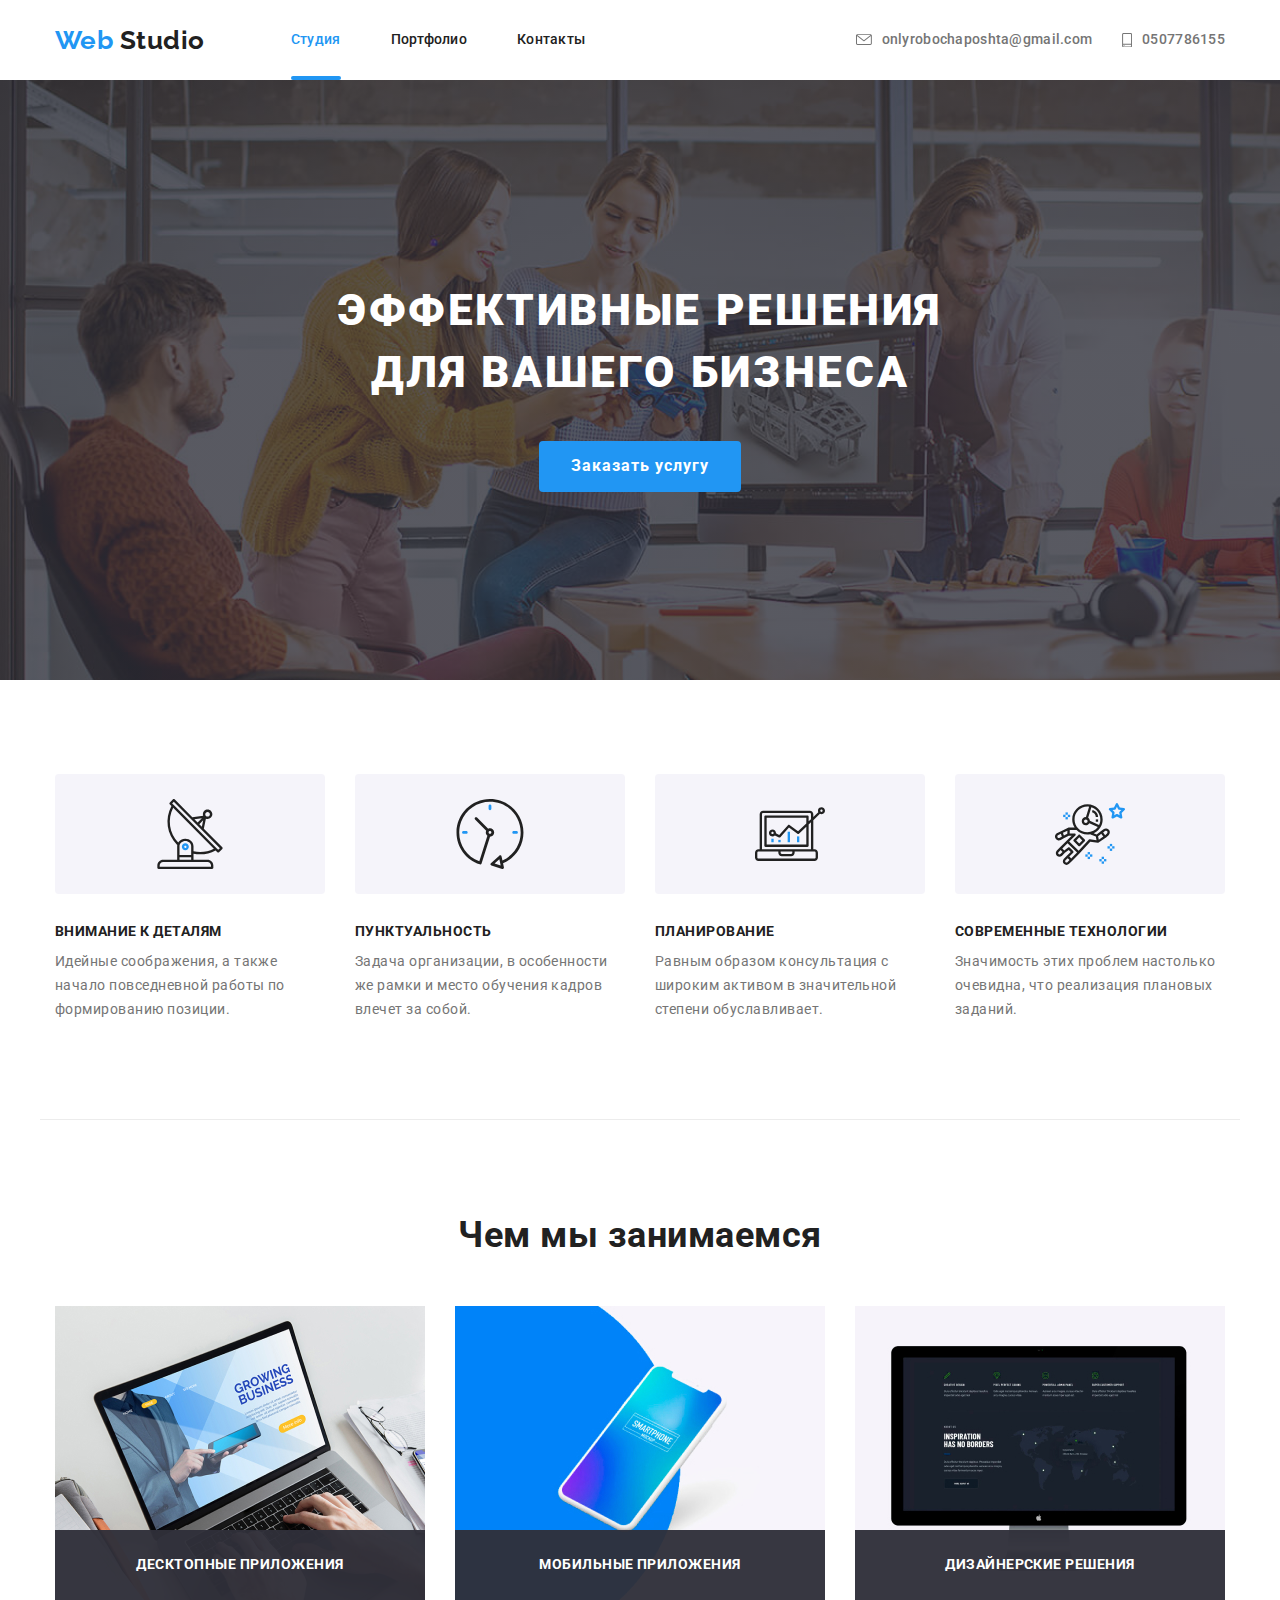
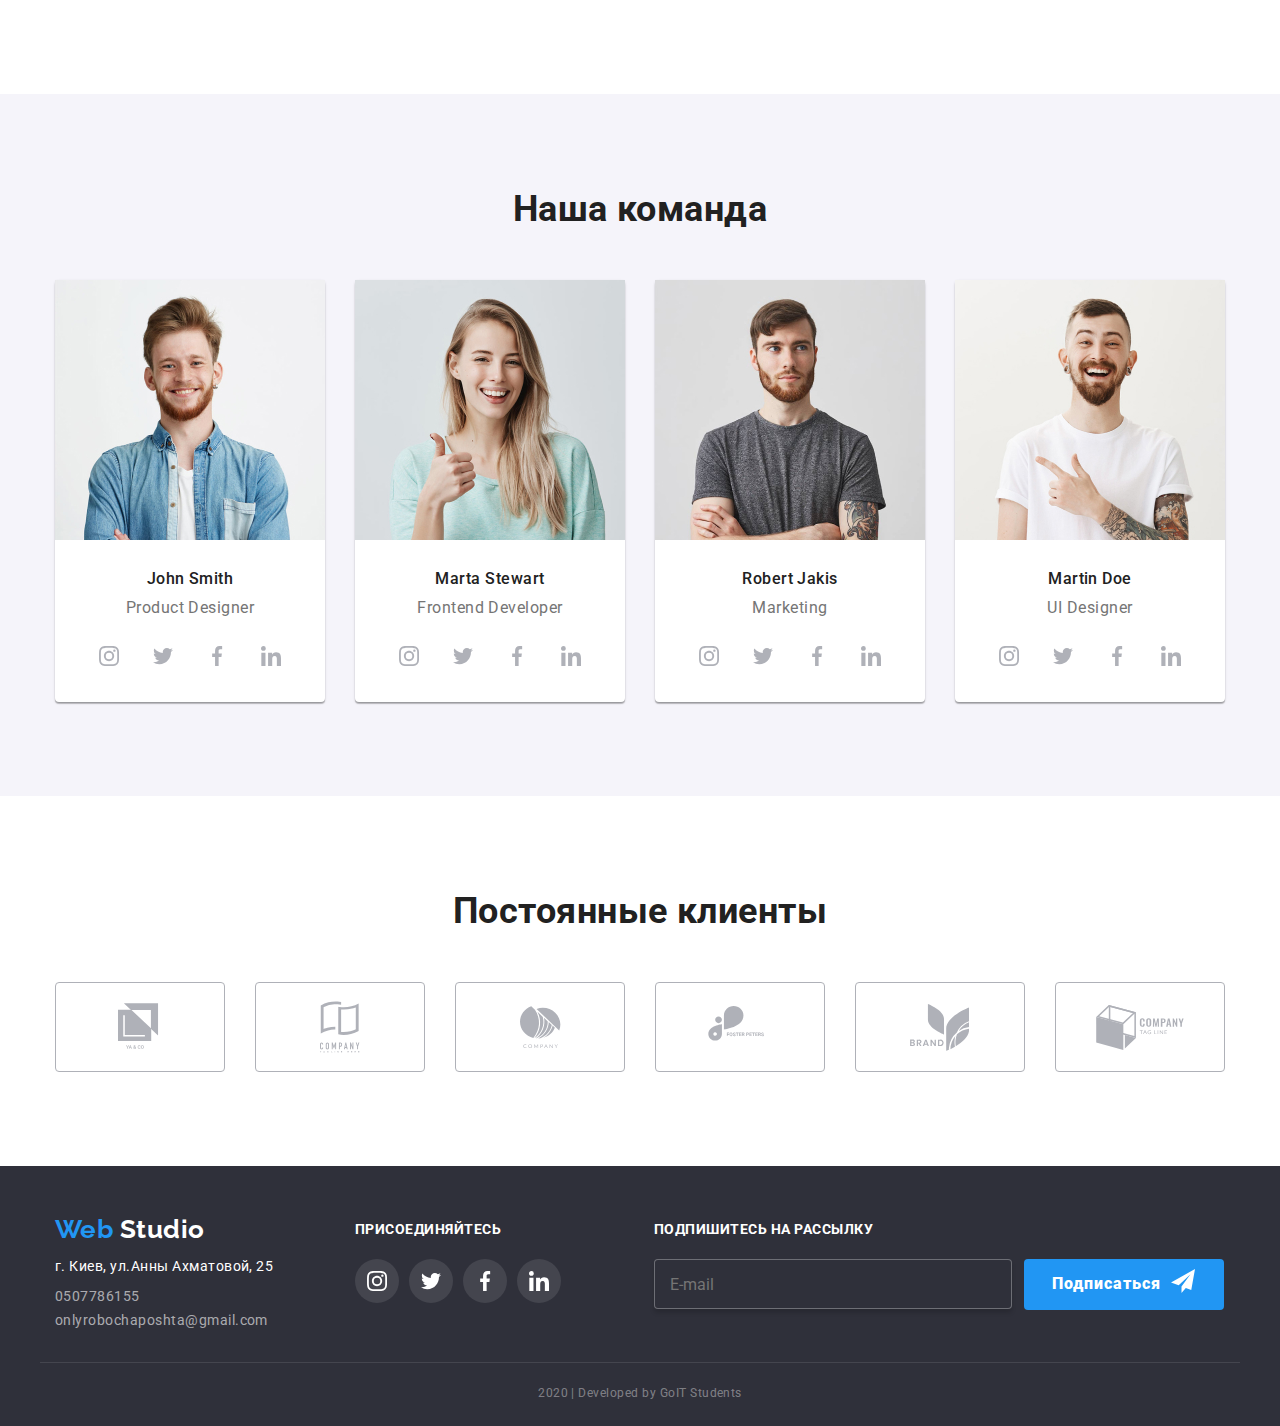
==== commit 4cf4719a: "finished all modal and input" ====
--- a/index.html
+++ b/index.html
@@ -446,13 +446,18 @@
         <div class="ssfooter-div">
           <h2 class="footer-heading">Подпишитесь на рассылку</h2>
           <div class="flex-sub">
-            <input type="text" name="Email" class="input" />
-            <a href="" class="general-a footerbtn-text i">Подписаться</a>
+            <label></label>
+              <input type="text" name="Email" class="input" placeholder="E-mail"/>
+              <button class="footerbtn-text icon-btn">
+                Подписаться
+              </button> 
+              </label>
           </div>
         </div>
       </div>
       <p class="copyright">2020 | Developed by GoIT Students</p>
     </footer>
+    <!-- modal -->
     <div role="group" class="modal is-hidden" data-modal>
       <form action="" class="modal-form" autocomplete="off">
         <button class="btn-close" data-modal-close></button>
--- a/css/mine.min.css
+++ b/css/mine.min.css
@@ -1,2 +1,2 @@
-.icon-satellite::before{background-image:url("../../images/satellite.svg")}.icon-clock::before{background-image:url("../../images/clock.svg")}.icon-pc::before{background-image:url("../../images/pc.svg")}.icon-astronaut::before{background-image:url("../../images/astronaut.svg")}.hidden-title{margin:0;display:none}body{background-color:#fff;color:#212121;letter-spacing:0.03em;font-family:Roboto, sans-serif}img{display:block}.general-a{text-decoration:none;color:#212121}.general-ul{margin:0;padding:0;list-style:none}.btn{display:inline-block;color:#fff;background-color:#2196f3;font-weight:700;font-size:16px;line-height:1.9;letter-spacing:0.06em;display:inline-block;border-radius:4px;padding:10px 32px;text-align:center;min-width:200px;border:none}.footerbtn-text{color:#fff;background-color:#2196f3;font-weight:900;font-size:16px;line-height:1.9;letter-spacing:0.06em;display:-webkit-box;display:-ms-flexbox;display:flex;border-radius:4px;padding:10px 28px;text-align:center;min-width:200px}.i::after{content:'';display:block;width:24px;height:24px;background-repeat:no-repeat;background-position:center;margin-left:10px;background-image:url(../images/icon-send.svg)}.container{margin:0 auto;width:1200px;padding-left:15px;padding-right:15px}.link-block{display:block}.link-block::before{display:block;content:'';width:270px;height:120px;background-repeat:no-repeat;background-position:center;background-color:#f5f4fa;border-radius:4px}.header-portfolio{border-bottom-width:1px;border-bottom-style:solid;border-bottom-color:#ececec}.general-nav{color:#212121;display:block;padding-top:32px;padding-bottom:32px;font-weight:500;font-size:14px;line-height:1.14;letter-spacing:0.02em;outline:none;-webkit-transition:color 250ms cubic-bezier(0.4, 0, 0.2, 1);transition:color 250ms cubic-bezier(0.4, 0, 0.2, 1)}.number-nav{display:-webkit-box;display:-ms-flexbox;display:flex;-webkit-box-align:center;-ms-flex-align:center;align-items:center;color:#757575;font-weight:500;font-size:14px;line-height:1.14;letter-spacing:0.02em;outline:none;-webkit-transition:color 250ms cubic-bezier(0.4, 0, 0.2, 1);transition:color 250ms cubic-bezier(0.4, 0, 0.2, 1)}.phone-icon{fill:#757575;width:10px;height:14.94px;margin-right:10px;-webkit-transition:fill 250ms cubic-bezier(0.4, 0, 0.2, 1);transition:fill 250ms cubic-bezier(0.4, 0, 0.2, 1)}.mail-icon{fill:#757575;width:16px;height:11.2px;margin-right:10px;-webkit-transition:fill 250ms cubic-bezier(0.4, 0, 0.2, 1);transition:fill 250ms cubic-bezier(0.4, 0, 0.2, 1)}.general-nav:hover,.general-nav:focus,.number-nav:hover,.number-nav:focus{color:#2196f3}.number-nav:hover .phone-icon{fill:#2196f3}.number-nav:focus .phone-icon{fill:#2196f3}.number-nav:hover .mail-icon{fill:#2196f3}.number-nav:focus .mail-icon{fill:#2196f3}.list-number{display:-webkit-box;display:-ms-flexbox;display:flex}.number-info .list-number:not(:last-child){margin-right:30px}.number-info{margin-left:auto}.current{color:#2196f3}.current::after{position:absolute;bottom:0;content:'';display:block;background-color:#2196f3;width:100%;height:4px;border-radius:2px}.general-ul.nav-list{display:-webkit-box;display:-ms-flexbox;display:flex}.nav-list .nav-item:not(:last-child){margin-right:50px}.nav-list{margin-left:86px}.number-info{display:-webkit-box;display:-ms-flexbox;display:flex}.flex-boxoll{display:-webkit-box;display:-ms-flexbox;display:flex}.flex-boxnav{-webkit-box-align:center;-ms-flex-align:center;align-items:center}.modal{position:fixed;top:0;left:0;width:100%;height:100%;background-color:rgba(0,0,0,0.2)}.modal.is-hidden{opacity:0;pointer-events:none}.modal-form{position:absolute;top:50%;left:50%;-webkit-transform:translate(-50%, -50%);transform:translate(-50%, -50%);text-align:center;background-color:#fff;padding:40px 40px;width:528px;height:581px;margin:0 auto}.modal-p{margin-top:0px;margin-bottom:30px;font-weight:700;font-size:20px;line-height:1.15}.input-modal{width:448px;height:40px;padding:12px 42px;border:1px solid rgba(33,33,33,0.2);border-radius:4px;display:inline-block;outline:none}.input-modal:focus{border:1px solid #2196f3;border-radius:4px}.input-textarea{width:448px;height:120px;border:1px solid rgba(33,33,33,0.2);border-radius:4px;resize:none;outline:none}.input-textarea:focus{border:1px solid #2196f3;border-radius:4px}.policy{position:relative;display:inline-block;color:#757575;font-weight:400;font-size:14px;line-height:1.71;margin-bottom:30px}.policy-input{margin-left:23.48px;-webkit-appearance:none;-moz-appearance:none;appearance:none}.policy .general-a{display:inline-block;color:#2196f3;text-decoration:underline;font-weight:400;font-size:14px;line-height:1.71}.btn-modal{padding:10px 55px;background:#2196f3;color:#fff;-webkit-box-shadow:0px 4px 4px rgba(0,0,0,0.15);box-shadow:0px 4px 4px rgba(0,0,0,0.15);border:none;border-radius:4px;font-weight:700;font-size:16px;line-height:1.87;letter-spacing:0.06em}.form-input{position:relative;margin-bottom:28px}.form-inputcom{position:relative;margin-bottom:20px}.text-formcom{position:absolute;top:3px;left:3px;display:inline-block;color:#757575;font-weight:400;font-size:14px;line-height:1.14;letter-spacing:0.01em;-webkit-transition:color 250ms cubic-bezier(0.4, 0, 0.2, 1),line-height 250ms cubic-bezier(0.4, 0, 0.2, 1),font-size 250ms cubic-bezier(0.4, 0, 0.2, 1),-webkit-transform 250ms cubic-bezier(0.4, 0, 0.2, 1);transition:color 250ms cubic-bezier(0.4, 0, 0.2, 1),line-height 250ms cubic-bezier(0.4, 0, 0.2, 1),font-size 250ms cubic-bezier(0.4, 0, 0.2, 1),-webkit-transform 250ms cubic-bezier(0.4, 0, 0.2, 1);transition:transform 250ms cubic-bezier(0.4, 0, 0.2, 1),color 250ms cubic-bezier(0.4, 0, 0.2, 1),line-height 250ms cubic-bezier(0.4, 0, 0.2, 1),font-size 250ms cubic-bezier(0.4, 0, 0.2, 1);transition:transform 250ms cubic-bezier(0.4, 0, 0.2, 1),color 250ms cubic-bezier(0.4, 0, 0.2, 1),line-height 250ms cubic-bezier(0.4, 0, 0.2, 1),font-size 250ms cubic-bezier(0.4, 0, 0.2, 1),-webkit-transform 250ms cubic-bezier(0.4, 0, 0.2, 1)}.text-form{position:absolute;top:50%;left:42px;display:inline-block;color:#757575;font-weight:400;font-size:14px;line-height:1.14;letter-spacing:0.01em;-webkit-transform:translateY(-50%);transform:translateY(-50%);-webkit-transition:color 250ms cubic-bezier(0.4, 0, 0.2, 1),line-height 250ms cubic-bezier(0.4, 0, 0.2, 1),font-size 250ms cubic-bezier(0.4, 0, 0.2, 1),-webkit-transform 250ms cubic-bezier(0.4, 0, 0.2, 1);transition:color 250ms cubic-bezier(0.4, 0, 0.2, 1),line-height 250ms cubic-bezier(0.4, 0, 0.2, 1),font-size 250ms cubic-bezier(0.4, 0, 0.2, 1),-webkit-transform 250ms cubic-bezier(0.4, 0, 0.2, 1);transition:transform 250ms cubic-bezier(0.4, 0, 0.2, 1),color 250ms cubic-bezier(0.4, 0, 0.2, 1),line-height 250ms cubic-bezier(0.4, 0, 0.2, 1),font-size 250ms cubic-bezier(0.4, 0, 0.2, 1);transition:transform 250ms cubic-bezier(0.4, 0, 0.2, 1),color 250ms cubic-bezier(0.4, 0, 0.2, 1),line-height 250ms cubic-bezier(0.4, 0, 0.2, 1),font-size 250ms cubic-bezier(0.4, 0, 0.2, 1),-webkit-transform 250ms cubic-bezier(0.4, 0, 0.2, 1)}.images-modal{position:absolute;top:50%;left:16px;fill:#212121;display:inline-block;width:18px;height:18px;-webkit-transform:translateY(-50%);transform:translateY(-50%);-webkit-transition:fill 250ms cubic-bezier(0.4, 0, 0.2, 1);transition:fill 250ms cubic-bezier(0.4, 0, 0.2, 1)}.input-modal:focus ~ .text-form,.input-modal:not(:placeholder-shown) ~ .text-form{-webkit-transform:translate(-24px, -38px);transform:translate(-24px, -38px);color:#2196f3;font-size:12px;line-height:1.16}.input-modal:focus ~ .images-modal{fill:#2196f3}.input-textarea:focus+.text-formcom,.input-textarea:not(:placeholder-shown)+.text-formcom{-webkit-transform:translateY(-21px);transform:translateY(-21px);color:#2196f3;font-size:12px;line-height:1.16}.icon-modal{position:absolute;top:50%;left:0;display:inline-block;width:15px;height:15px;border:2px solid black;border-radius:4px;-webkit-transform:translateY(-50%);transform:translateY(-50%)}.policy-input:checked ~ .icon-modal{background-color:#2196f3;background-image:url(../../images/checked.svg);background-size:contain;background-origin:border-box;border-color:#2196f3}.btn-close{position:absolute;top:-10px;right:-10px;width:30px;height:30px;background-image:url(../../images/close-modal.svg);background-color:#fff;border:none;border-radius:50%;-webkit-box-shadow:0px 2px 1px rgba(0,0,0,0.2),0px 1px 1px rgba(0,0,0,0.14),0px 1px 3px rgba(0,0,0,0.12);box-shadow:0px 2px 1px rgba(0,0,0,0.2),0px 1px 1px rgba(0,0,0,0.14),0px 1px 3px rgba(0,0,0,0.12)}.hero{background-image:-webkit-gradient(linear, left top, right top, from(rgba(47,48,58,0.8)), to(rgba(47,48,58,0.8))),url(../images/header.jpg);background-image:linear-gradient(to right, rgba(47,48,58,0.8), rgba(47,48,58,0.8)),url(../images/header.jpg);max-width:1600px;text-align:center;margin-left:auto;margin-right:auto}.hero-container{margin:0 auto;width:1200px;height:600px;padding-top:200px;padding-bottom:200px}.title-general{color:#fff;margin-top:0;margin-bottom:38px;margin-left:auto;margin-right:auto;width:646px;font-weight:900;font-size:44px;line-height:1.4;text-transform:uppercase;letter-spacing:0.06em}.title-h{margin-top:0px;margin-bottom:50px;font-weight:700;font-size:36px;line-height:1.17;text-align:center}.title-text{height:16px;margin-top:30px;margin-bottom:0px;font-weight:700;font-size:14px;line-height:1.14;text-transform:uppercase}.paragraph-text{color:#757575;height:75px;margin-top:10px;margin-bottom:0px;font-weight:400;font-size:14px;line-height:1.714}.section-one .container{padding-top:94px;padding-bottom:94px;border-bottom:1px solid #ececec}.about-us{width:calc((100% - 90px) / 4);margin-right:30px}.about-us:nth-child(4n){margin-right:0px}.general-flex{display:-webkit-box;display:-ms-flexbox;display:flex}.section-two .container{padding-top:94px;padding-bottom:94px}.text-work{position:absolute;bottom:0;right:0;color:#fff;background:rgba(47,48,58,0.8);width:370px;height:70px;margin-top:0px;margin-bottom:0px;padding-top:27px;font-weight:700;font-size:14px;line-height:1.14;text-align:center;text-transform:uppercase}.work-card{background:#fff;height:422px;padding-bottom:24px;border-radius:4px;-webkit-box-shadow:0px 2px 1px rgba(0,0,0,0.2),0px 1px 1px rgba(0,0,0,0.14),0px 1px 3px rgba(0,0,0,0.12);box-shadow:0px 2px 1px rgba(0,0,0,0.2),0px 1px 1px rgba(0,0,0,0.14),0px 1px 3px rgba(0,0,0,0.12)}.work-calc{width:calc((100% - 60px) / 3);margin-right:30px}.work-calc:nth-child(3n){margin-right:0px}.section-three{background-color:#f5f4fa}.section-three .container{padding-bottom:94px;padding-top:94px}.position{position:relative}.name-people{margin-top:30px;margin-bottom:0px;font-weight:500;font-size:16px;line-height:1.18;text-align:center}.team-calc{width:calc((100% - 90px) / 4);margin-right:30px}.team-calc:nth-child(4n){margin-right:0px}.work-people{color:#757575;margin-top:10px;margin-bottom:0px;font-weight:400;font-size:16px;line-height:1.18;text-align:center}.social-network{margin-top:16px;display:-webkit-box;display:-ms-flexbox;display:flex;-webkit-box-pack:center;-ms-flex-pack:center;justify-content:center}.section{background-color:#f5f4fa}.social-box{display:-webkit-box;display:-ms-flexbox;display:flex;-webkit-box-align:center;-ms-flex-align:center;align-items:center;background-color:#fff;width:44px;height:44px;border-radius:50%;outline:none;-webkit-transition:background-color 250ms cubic-bezier(0.4, 0, 0.2, 1);transition:background-color 250ms cubic-bezier(0.4, 0, 0.2, 1)}.instagram{fill:#afb1b8;width:20px;height:20px;margin-left:auto;margin-right:auto;-webkit-transition:fill 250ms cubic-bezier(0.4, 0, 0.2, 1);transition:fill 250ms cubic-bezier(0.4, 0, 0.2, 1)}.twitter{fill:#afb1b8;width:20px;height:20px;margin-left:auto;margin-right:auto;-webkit-transition:fill 250ms cubic-bezier(0.4, 0, 0.2, 1);transition:fill 250ms cubic-bezier(0.4, 0, 0.2, 1)}.facebook{fill:#afb1b8;width:20px;height:20px;margin-left:auto;margin-right:auto;-webkit-transition:fill 250ms cubic-bezier(0.4, 0, 0.2, 1);transition:fill 250ms cubic-bezier(0.4, 0, 0.2, 1)}.linkedin{fill:#afb1b8;width:20px;height:20px;margin-left:auto;margin-right:auto;-webkit-transition:fill 250ms cubic-bezier(0.4, 0, 0.2, 1);transition:fill 250ms cubic-bezier(0.4, 0, 0.2, 1)}.social-box:hover,.social-box:focus{background-color:#2196f3}.social-box:hover .instagram,.social-box:focus .instagram{fill:#fff}.social-box:hover .twitter,.social-box:focus .twitter{fill:#fff}.social-box:hover .facebook,.social-box:focus .facebook{fill:#fff}.social-box:hover .linkedin,.social-box:focus .linkedin{fill:#fff}.section-four .container{padding-top:94px;padding-bottom:94px}.company-border{display:-webkit-box;display:-ms-flexbox;display:flex;-webkit-box-align:center;-ms-flex-align:center;align-items:center;width:170px;height:90px;border:1px solid #afb1b8;outline:none;border-radius:4px;-webkit-transition:border 250ms cubic-bezier(0.4, 0, 0.2, 1);transition:border 250ms cubic-bezier(0.4, 0, 0.2, 1)}.company-border:hover,.company-border:focus{border-color:#2196f3}.company-border:hover .logo-one,.company-border:focus .logo-one{fill:#2196f3}.company-border:hover .logo-two,.company-border:focus .logo-two{fill:#2196f3}.company-border:hover .logo-three,.company-border:focus .logo-three{fill:#2196f3}.company-border:hover .logo-four,.company-border:focus .logo-four{fill:#2196f3}.company-border:hover .logo-five,.company-border:focus .logo-five{fill:#2196f3}.company-border:hover .logo-six,.company-border:focus .logo-six{fill:#2196f3}.logo-one{fill:#afb1b8;width:44.27px;height:49.23px;margin-right:auto;margin-left:auto;-webkit-transition:fill 250ms cubic-bezier(0.4, 0, 0.2, 1);transition:fill 250ms cubic-bezier(0.4, 0, 0.2, 1)}.logo-two{fill:#afb1b8;width:40px;height:52px;margin-right:auto;margin-left:auto;-webkit-transition:fill 250ms cubic-bezier(0.4, 0, 0.2, 1);transition:fill 250ms cubic-bezier(0.4, 0, 0.2, 1)}.logo-three{fill:#afb1b8;width:41px;height:42.6px;margin-right:auto;margin-left:auto;-webkit-transition:fill 250ms cubic-bezier(0.4, 0, 0.2, 1);transition:fill 250ms cubic-bezier(0.4, 0, 0.2, 1)}.logo-four{fill:#afb1b8;width:79.66px;height:42.02px;margin-right:auto;margin-left:auto;-webkit-transition:fill 250ms cubic-bezier(0.4, 0, 0.2, 1);transition:fill 250ms cubic-bezier(0.4, 0, 0.2, 1)}.logo-five{fill:#afb1b8;width:59px;height:47px;margin-right:auto;margin-left:auto;-webkit-transition:fill 250ms cubic-bezier(0.4, 0, 0.2, 1);transition:fill 250ms cubic-bezier(0.4, 0, 0.2, 1)}.logo-six{fill:#afb1b8;width:88.48px;height:45.44px;margin-right:auto;margin-left:auto;-webkit-transition:fill 250ms cubic-bezier(0.4, 0, 0.2, 1);transition:fill 250ms cubic-bezier(0.4, 0, 0.2, 1)}.company{display:-webkit-box;display:-ms-flexbox;display:flex;-webkit-box-pack:center;-ms-flex-pack:center;justify-content:center}.item-company{width:calc((100% - 150px) / 6);margin-right:30px}.item-company:nth-child(6n){margin-right:0px}.social-network .item:not(:last-child){margin-right:10px}.logo{color:#212121;font-family:Raleway;font-weight:700;font-size:26px;line-height:1.19}.color-logo{color:#2196f3}.adrfooter-div .general-a.logo{color:#fff}.bg-footer{background-color:#2f303a}.general-address{font-style:normal;width:231px;margin-right:69px}.footer-m .footer-heading{width:145px;height:16px}.footer-heading{color:#fff;margin-top:0px;margin-bottom:21px;margin-right:0px;font-weight:700;font-size:14px;line-height:1.14;text-transform:uppercase}.number-footer{color:rgba(255,255,255,0.6);font-weight:normal;font-size:14px;line-height:1.71}.street{color:#fff;width:231px;height:21px;margin-top:10px;margin-bottom:0px;font-weight:400;font-size:14px;line-height:1.71}.fsocial-box{display:-webkit-box;display:-ms-flexbox;display:flex;-webkit-box-align:center;-ms-flex-align:center;align-items:center;background-color:rgba(255,255,255,0.1);width:44px;height:44px;border-radius:50%;outline:none;-webkit-transition:background-color 250ms cubic-bezier(0.4, 0, 0.2, 1);transition:background-color 250ms cubic-bezier(0.4, 0, 0.2, 1)}.fsocial-box:hover,.fsocial-box:focus{background-color:#2196f3}.instagram-two{fill:currentColor;width:20px;height:20px;margin-left:auto;margin-right:auto}.twitter-two{fill:currentColor;width:20px;height:20px;margin-left:auto;margin-right:auto}.facebook-two{fill:currentColor;width:20px;height:20px;margin-left:auto;margin-right:auto}.linkedin-two{fill:currentColor;width:20px;height:20px;margin-left:auto;margin-right:auto}.copyright{color:rgba(255,255,255,0.4);margin-top:0px;margin-bottom:0px;padding-top:18px;padding-bottom:21px;font-weight:400;font-size:12px;line-height:2;text-align:center}.input{margin-right:12px;width:358px;height:50px}.adrfooter-div{margin-top:48px}.ssfooter-div{margin-top:56px}.address-ul{width:231px;height:21px;margin-top:9px;margin-bottom:28px}.footer-m{width:206px;height:81px;margin-top:56px;margin-right:93px}.bg-footer .container{padding-bottom:28px;border-bottom:1px solid rgba(255,255,255,0.1)}.flex-footer{display:-webkit-box;display:-ms-flexbox;display:flex}.general-flex .item:not(:last-child){margin-right:10px}.flex-sub{display:-webkit-box;display:-ms-flexbox;display:flex}.container-portfolio{margin-top:93px;margin-bottom:94px;margin-left:auto;margin-right:auto;width:1200px;padding-left:15px;padding-right:15px}.button-list{margin-bottom:50px;-webkit-box-pack:center;-ms-flex-pack:center;justify-content:center}.button-box{color:#212121;background-color:#f5f4fa;padding:6px 22px;border:none;border-radius:4px;font-family:Roboto;font-weight:500;font-size:16px;line-height:1.62;-webkit-box-shadow:none;box-shadow:none;outline:none;-webkit-transition:background-color 250ms cubic-bezier(0.4, 0, 0.2, 1),color 250ms cubic-bezier(0.4, 0, 0.2, 1),-webkit-box-shadow 250ms cubic-bezier(0.4, 0, 0.2, 1);transition:background-color 250ms cubic-bezier(0.4, 0, 0.2, 1),color 250ms cubic-bezier(0.4, 0, 0.2, 1),-webkit-box-shadow 250ms cubic-bezier(0.4, 0, 0.2, 1);transition:background-color 250ms cubic-bezier(0.4, 0, 0.2, 1),color 250ms cubic-bezier(0.4, 0, 0.2, 1),box-shadow 250ms cubic-bezier(0.4, 0, 0.2, 1);transition:background-color 250ms cubic-bezier(0.4, 0, 0.2, 1),color 250ms cubic-bezier(0.4, 0, 0.2, 1),box-shadow 250ms cubic-bezier(0.4, 0, 0.2, 1),-webkit-box-shadow 250ms cubic-bezier(0.4, 0, 0.2, 1)}.button-m:not(:last-child){margin-right:8px}.button-box:hover,.button-box:focus{background-color:#2196f3;color:#fff;-webkit-box-shadow:0px 2px 2px rgba(0,0,0,0.12),0px 1px 2px rgba(0,0,0,0.08),0px 3px 1px rgba(0,0,0,0.1);box-shadow:0px 2px 2px rgba(0,0,0,0.12),0px 1px 2px rgba(0,0,0,0.08),0px 3px 1px rgba(0,0,0,0.1)}.portfolio-h{color:#212121;width:322px;margin-top:0px;margin-bottom:0px;font-weight:700;font-size:18px;line-height:2;letter-spacing:0.06em}.portfolio-pone{color:#757575;width:322px;margin-left:0px;margin-right:0px;margin-top:4px;margin-bottom:0px;font-weight:400;font-size:16px;line-height:1.87}.portfolio-text{position:absolute;top:50%;left:50%;-webkit-transform:translate(-50%, -50%);transform:translate(-50%, -50%);color:#fff;width:322px;margin-top:0px;margin-bottom:0px;font-weight:400;font-size:18px;line-height:1.56}.overlay{position:absolute;top:0;left:0;background-color:rgba(33,150,243,0.9);width:100%;height:100%;-webkit-transform:translateY(100%);transform:translateY(100%);-webkit-transition:-webkit-transform 250ms cubic-bezier(0.4, 0, 0.2, 1);transition:-webkit-transform 250ms cubic-bezier(0.4, 0, 0.2, 1);transition:transform 250ms cubic-bezier(0.4, 0, 0.2, 1);transition:transform 250ms cubic-bezier(0.4, 0, 0.2, 1), -webkit-transform 250ms cubic-bezier(0.4, 0, 0.2, 1)}.position{overflow:hidden}.general-a:hover .overlay,.general-a:focus .overlay{-webkit-transform:translateY(0);transform:translateY(0)}.p-list{display:-webkit-box;display:-ms-flexbox;display:flex;-ms-flex-wrap:wrap;flex-wrap:wrap}.portfolio-card{padding-left:24px;padding-right:24px;padding-top:20px;padding-bottom:20px;border-right:1px solid #eeeeee;border-bottom:1px solid #eeeeee;border-left:1px solid #eeeeee}.flex-li{width:calc((100% - 60px) / 3);margin-right:30px;margin-bottom:30px}.flex-li:nth-child(3n){margin-right:0px}.flex-li:nth-last-child(-n+3){margin-bottom:0px}.flex-li .general-a{display:block;outline:none;-webkit-box-shadow:none;box-shadow:none;-webkit-transition:-webkit-box-shadow 250ms cubic-bezier(0.4, 0, 0.2, 1);transition:-webkit-box-shadow 250ms cubic-bezier(0.4, 0, 0.2, 1);transition:box-shadow 250ms cubic-bezier(0.4, 0, 0.2, 1);transition:box-shadow 250ms cubic-bezier(0.4, 0, 0.2, 1), -webkit-box-shadow 250ms cubic-bezier(0.4, 0, 0.2, 1)}.flex-li .general-a:hover,.flex-li .general-a:focus{-webkit-box-shadow:1px 4px 6px rgba(0,0,0,0.16),0px 4px 4px rgba(0,0,0,0.06),0px 1px 1px rgba(0,0,0,0.12);box-shadow:1px 4px 6px rgba(0,0,0,0.16),0px 4px 4px rgba(0,0,0,0.06),0px 1px 1px rgba(0,0,0,0.12)}
+.icon-satellite::before{background-image:url("../../images/satellite.svg")}.icon-clock::before{background-image:url("../../images/clock.svg")}.icon-pc::before{background-image:url("../../images/pc.svg")}.icon-astronaut::before{background-image:url("../../images/astronaut.svg")}.hidden-title{margin:0;display:none}body{background-color:#fff;color:#212121;letter-spacing:0.03em;font-family:Roboto, sans-serif}img{display:block}.general-a{text-decoration:none;color:#212121}.general-ul{margin:0;padding:0;list-style:none}.btn{display:inline-block;color:#fff;background-color:#2196f3;font-weight:700;font-size:16px;line-height:1.9;letter-spacing:0.06em;display:inline-block;border-radius:4px;padding:10px 32px;text-align:center;min-width:200px;border:none}.footerbtn-text{display:inline-block;color:#fff;background-color:#2196f3;font-weight:900;font-size:16px;line-height:1.9;letter-spacing:0.06em;display:-webkit-box;display:-ms-flexbox;display:flex;border-radius:4px;padding:10px 28px;text-align:center;min-width:200px;border:none;cursor:pointer}.footerbtn-text:focus{outline:2px solid #fff}.input{color:#fff;padding:16px 15px;background-color:#2f303a;border:1px solid rgba(255,255,255,0.3);-webkit-box-shadow:0px 4px 4px rgba(0,0,0,0.15);box-shadow:0px 4px 4px rgba(0,0,0,0.15);border-radius:4px;outline:none}.icon-btn::after{content:'';display:block;width:24px;height:24px;background-repeat:no-repeat;background-position:center;margin-left:10px;background-image:url(../images/icon-send.svg)}.container{margin:0 auto;width:1200px;padding-left:15px;padding-right:15px}.link-block{display:block}.link-block::before{display:block;content:'';width:270px;height:120px;background-repeat:no-repeat;background-position:center;background-color:#f5f4fa;border-radius:4px}.header-portfolio{border-bottom-width:1px;border-bottom-style:solid;border-bottom-color:#ececec}.general-nav{color:#212121;display:block;padding-top:32px;padding-bottom:32px;font-weight:500;font-size:14px;line-height:1.14;letter-spacing:0.02em;outline:none;-webkit-transition:color 250ms cubic-bezier(0.4, 0, 0.2, 1);transition:color 250ms cubic-bezier(0.4, 0, 0.2, 1)}.number-nav{display:-webkit-box;display:-ms-flexbox;display:flex;-webkit-box-align:center;-ms-flex-align:center;align-items:center;color:#757575;font-weight:500;font-size:14px;line-height:1.14;letter-spacing:0.02em;outline:none;-webkit-transition:color 250ms cubic-bezier(0.4, 0, 0.2, 1);transition:color 250ms cubic-bezier(0.4, 0, 0.2, 1)}.phone-icon{fill:#757575;width:10px;height:14.94px;margin-right:10px;-webkit-transition:fill 250ms cubic-bezier(0.4, 0, 0.2, 1);transition:fill 250ms cubic-bezier(0.4, 0, 0.2, 1)}.mail-icon{fill:#757575;width:16px;height:11.2px;margin-right:10px;-webkit-transition:fill 250ms cubic-bezier(0.4, 0, 0.2, 1);transition:fill 250ms cubic-bezier(0.4, 0, 0.2, 1)}.general-nav:hover,.general-nav:focus,.number-nav:hover,.number-nav:focus{color:#2196f3}.number-nav:hover .phone-icon{fill:#2196f3}.number-nav:focus .phone-icon{fill:#2196f3}.number-nav:hover .mail-icon{fill:#2196f3}.number-nav:focus .mail-icon{fill:#2196f3}.list-number{display:-webkit-box;display:-ms-flexbox;display:flex}.number-info .list-number:not(:last-child){margin-right:30px}.number-info{margin-left:auto}.current{color:#2196f3}.current::after{position:absolute;bottom:0;content:'';display:block;background-color:#2196f3;width:100%;height:4px;border-radius:2px}.general-ul.nav-list{display:-webkit-box;display:-ms-flexbox;display:flex}.nav-list .nav-item:not(:last-child){margin-right:50px}.nav-list{margin-left:86px}.number-info{display:-webkit-box;display:-ms-flexbox;display:flex}.flex-boxoll{display:-webkit-box;display:-ms-flexbox;display:flex}.flex-boxnav{-webkit-box-align:center;-ms-flex-align:center;align-items:center}.modal{position:fixed;top:0;left:0;width:100%;height:100%;background-color:rgba(0,0,0,0.2);opacity:1;-webkit-transition:opacity 250ms cubic-bezier(0.4, 0, 0.2, 1);transition:opacity 250ms cubic-bezier(0.4, 0, 0.2, 1)}.modal.is-hidden{opacity:0;pointer-events:none}.modal.is-hidden .modal-form{-webkit-transform:translate(-50%, -50%) scale(0.1);transform:translate(-50%, -50%) scale(0.1)}.modal-form{position:absolute;top:50%;left:50%;text-align:center;background-color:#fff;padding:40px 40px;width:528px;height:581px;margin:0 auto;-webkit-transform:translate(-50%, -50%) scale(1);transform:translate(-50%, -50%) scale(1);-webkit-transition:-webkit-transform 250ms cubic-bezier(0.4, 0, 0.2, 1);transition:-webkit-transform 250ms cubic-bezier(0.4, 0, 0.2, 1);transition:transform 250ms cubic-bezier(0.4, 0, 0.2, 1);transition:transform 250ms cubic-bezier(0.4, 0, 0.2, 1), -webkit-transform 250ms cubic-bezier(0.4, 0, 0.2, 1)}.modal-p{margin-top:0px;margin-bottom:30px;font-weight:700;font-size:20px;line-height:1.15}.input-modal{width:448px;height:40px;padding:12px 42px;border:1px solid rgba(33,33,33,0.2);border-radius:4px;display:inline-block;outline:none}.input-modal:focus{border:1px solid #2196f3;border-radius:4px}.input-textarea{width:448px;height:120px;border:1px solid rgba(33,33,33,0.2);border-radius:4px;resize:none;outline:none}.input-textarea:focus{border:1px solid #2196f3;border-radius:4px}.policy{position:relative;display:inline-block;color:#757575;font-weight:400;font-size:14px;line-height:1.71;margin-bottom:30px}.policy-input{margin-left:23.48px;-webkit-appearance:none;-moz-appearance:none;appearance:none}.policy .general-a{display:inline-block;color:#2196f3;text-decoration:underline;font-weight:400;font-size:14px;line-height:1.71}.btn-modal{padding:10px 55px;background:#2196f3;color:#fff;-webkit-box-shadow:0px 4px 4px rgba(0,0,0,0.15);box-shadow:0px 4px 4px rgba(0,0,0,0.15);border:none;border-radius:4px;font-weight:700;font-size:16px;line-height:1.87;letter-spacing:0.06em}.form-input{position:relative;margin-bottom:28px}.form-inputcom{position:relative;margin-bottom:20px}.text-formcom{position:absolute;top:3px;left:3px;display:inline-block;color:#757575;font-weight:400;font-size:14px;line-height:1.14;letter-spacing:0.01em;-webkit-transition:color 250ms cubic-bezier(0.4, 0, 0.2, 1),line-height 250ms cubic-bezier(0.4, 0, 0.2, 1),font-size 250ms cubic-bezier(0.4, 0, 0.2, 1),-webkit-transform 250ms cubic-bezier(0.4, 0, 0.2, 1);transition:color 250ms cubic-bezier(0.4, 0, 0.2, 1),line-height 250ms cubic-bezier(0.4, 0, 0.2, 1),font-size 250ms cubic-bezier(0.4, 0, 0.2, 1),-webkit-transform 250ms cubic-bezier(0.4, 0, 0.2, 1);transition:transform 250ms cubic-bezier(0.4, 0, 0.2, 1),color 250ms cubic-bezier(0.4, 0, 0.2, 1),line-height 250ms cubic-bezier(0.4, 0, 0.2, 1),font-size 250ms cubic-bezier(0.4, 0, 0.2, 1);transition:transform 250ms cubic-bezier(0.4, 0, 0.2, 1),color 250ms cubic-bezier(0.4, 0, 0.2, 1),line-height 250ms cubic-bezier(0.4, 0, 0.2, 1),font-size 250ms cubic-bezier(0.4, 0, 0.2, 1),-webkit-transform 250ms cubic-bezier(0.4, 0, 0.2, 1)}.text-form{position:absolute;top:50%;left:42px;display:inline-block;color:#757575;font-weight:400;font-size:14px;line-height:1.14;letter-spacing:0.01em;-webkit-transform:translateY(-50%);transform:translateY(-50%);-webkit-transition:color 250ms cubic-bezier(0.4, 0, 0.2, 1),line-height 250ms cubic-bezier(0.4, 0, 0.2, 1),font-size 250ms cubic-bezier(0.4, 0, 0.2, 1),-webkit-transform 250ms cubic-bezier(0.4, 0, 0.2, 1);transition:color 250ms cubic-bezier(0.4, 0, 0.2, 1),line-height 250ms cubic-bezier(0.4, 0, 0.2, 1),font-size 250ms cubic-bezier(0.4, 0, 0.2, 1),-webkit-transform 250ms cubic-bezier(0.4, 0, 0.2, 1);transition:transform 250ms cubic-bezier(0.4, 0, 0.2, 1),color 250ms cubic-bezier(0.4, 0, 0.2, 1),line-height 250ms cubic-bezier(0.4, 0, 0.2, 1),font-size 250ms cubic-bezier(0.4, 0, 0.2, 1);transition:transform 250ms cubic-bezier(0.4, 0, 0.2, 1),color 250ms cubic-bezier(0.4, 0, 0.2, 1),line-height 250ms cubic-bezier(0.4, 0, 0.2, 1),font-size 250ms cubic-bezier(0.4, 0, 0.2, 1),-webkit-transform 250ms cubic-bezier(0.4, 0, 0.2, 1)}.images-modal{position:absolute;top:50%;left:16px;fill:#212121;display:inline-block;width:18px;height:18px;-webkit-transform:translateY(-50%);transform:translateY(-50%);-webkit-transition:fill 250ms cubic-bezier(0.4, 0, 0.2, 1);transition:fill 250ms cubic-bezier(0.4, 0, 0.2, 1)}.input-modal:focus ~ .text-form,.input-modal:not(:placeholder-shown) ~ .text-form{-webkit-transform:translate(-24px, -38px);transform:translate(-24px, -38px);color:#2196f3;font-size:12px;line-height:1.16}.input-modal:focus ~ .images-modal{fill:#2196f3}.input-textarea:focus+.text-formcom,.input-textarea:not(:placeholder-shown)+.text-formcom{-webkit-transform:translateY(-21px);transform:translateY(-21px);color:#2196f3;font-size:12px;line-height:1.16}.icon-modal{position:absolute;top:50%;left:0;display:inline-block;width:15px;height:15px;border:2px solid black;border-radius:4px;-webkit-transform:translateY(-50%);transform:translateY(-50%)}.policy-input:checked ~ .icon-modal{background-color:#2196f3;background-image:url(../../images/checked.svg);background-size:contain;background-origin:border-box;border-color:#2196f3}.btn-close{position:absolute;top:-10px;right:-10px;width:30px;height:30px;background-image:url(../../images/close-modal.svg);background-color:#fff;border:none;border-radius:50%;-webkit-box-shadow:0px 2px 1px rgba(0,0,0,0.2),0px 1px 1px rgba(0,0,0,0.14),0px 1px 3px rgba(0,0,0,0.12);box-shadow:0px 2px 1px rgba(0,0,0,0.2),0px 1px 1px rgba(0,0,0,0.14),0px 1px 3px rgba(0,0,0,0.12)}.hero{background-image:-webkit-gradient(linear, left top, right top, from(rgba(47,48,58,0.8)), to(rgba(47,48,58,0.8))),url(../images/header.jpg);background-image:linear-gradient(to right, rgba(47,48,58,0.8), rgba(47,48,58,0.8)),url(../images/header.jpg);max-width:1600px;text-align:center;margin-left:auto;margin-right:auto}.hero-container{margin:0 auto;width:1200px;height:600px;padding-top:200px;padding-bottom:200px}.title-general{color:#fff;margin-top:0;margin-bottom:38px;margin-left:auto;margin-right:auto;width:646px;font-weight:900;font-size:44px;line-height:1.4;text-transform:uppercase;letter-spacing:0.06em}.title-h{margin-top:0px;margin-bottom:50px;font-weight:700;font-size:36px;line-height:1.17;text-align:center}.title-text{height:16px;margin-top:30px;margin-bottom:0px;font-weight:700;font-size:14px;line-height:1.14;text-transform:uppercase}.paragraph-text{color:#757575;height:75px;margin-top:10px;margin-bottom:0px;font-weight:400;font-size:14px;line-height:1.714}.section-one .container{padding-top:94px;padding-bottom:94px;border-bottom:1px solid #ececec}.about-us{width:calc((100% - 90px) / 4);margin-right:30px}.about-us:nth-child(4n){margin-right:0px}.general-flex{display:-webkit-box;display:-ms-flexbox;display:flex}.section-two .container{padding-top:94px;padding-bottom:94px}.text-work{position:absolute;bottom:0;right:0;color:#fff;background:rgba(47,48,58,0.8);width:370px;height:70px;margin-top:0px;margin-bottom:0px;padding-top:27px;font-weight:700;font-size:14px;line-height:1.14;text-align:center;text-transform:uppercase}.work-card{background:#fff;height:422px;padding-bottom:24px;border-radius:4px;-webkit-box-shadow:0px 2px 1px rgba(0,0,0,0.2),0px 1px 1px rgba(0,0,0,0.14),0px 1px 3px rgba(0,0,0,0.12);box-shadow:0px 2px 1px rgba(0,0,0,0.2),0px 1px 1px rgba(0,0,0,0.14),0px 1px 3px rgba(0,0,0,0.12)}.work-calc{width:calc((100% - 60px) / 3);margin-right:30px}.work-calc:nth-child(3n){margin-right:0px}.section-three{background-color:#f5f4fa}.section-three .container{padding-bottom:94px;padding-top:94px}.position{position:relative}.name-people{margin-top:30px;margin-bottom:0px;font-weight:500;font-size:16px;line-height:1.18;text-align:center}.team-calc{width:calc((100% - 90px) / 4);margin-right:30px}.team-calc:nth-child(4n){margin-right:0px}.work-people{color:#757575;margin-top:10px;margin-bottom:0px;font-weight:400;font-size:16px;line-height:1.18;text-align:center}.social-network{margin-top:16px;display:-webkit-box;display:-ms-flexbox;display:flex;-webkit-box-pack:center;-ms-flex-pack:center;justify-content:center}.section{background-color:#f5f4fa}.social-box{display:-webkit-box;display:-ms-flexbox;display:flex;-webkit-box-align:center;-ms-flex-align:center;align-items:center;background-color:#fff;width:44px;height:44px;border-radius:50%;outline:none;-webkit-transition:background-color 250ms cubic-bezier(0.4, 0, 0.2, 1);transition:background-color 250ms cubic-bezier(0.4, 0, 0.2, 1)}.instagram{fill:#afb1b8;width:20px;height:20px;margin-left:auto;margin-right:auto;-webkit-transition:fill 250ms cubic-bezier(0.4, 0, 0.2, 1);transition:fill 250ms cubic-bezier(0.4, 0, 0.2, 1)}.twitter{fill:#afb1b8;width:20px;height:20px;margin-left:auto;margin-right:auto;-webkit-transition:fill 250ms cubic-bezier(0.4, 0, 0.2, 1);transition:fill 250ms cubic-bezier(0.4, 0, 0.2, 1)}.facebook{fill:#afb1b8;width:20px;height:20px;margin-left:auto;margin-right:auto;-webkit-transition:fill 250ms cubic-bezier(0.4, 0, 0.2, 1);transition:fill 250ms cubic-bezier(0.4, 0, 0.2, 1)}.linkedin{fill:#afb1b8;width:20px;height:20px;margin-left:auto;margin-right:auto;-webkit-transition:fill 250ms cubic-bezier(0.4, 0, 0.2, 1);transition:fill 250ms cubic-bezier(0.4, 0, 0.2, 1)}.social-box:hover,.social-box:focus{background-color:#2196f3}.social-box:hover .instagram,.social-box:focus .instagram{fill:#fff}.social-box:hover .twitter,.social-box:focus .twitter{fill:#fff}.social-box:hover .facebook,.social-box:focus .facebook{fill:#fff}.social-box:hover .linkedin,.social-box:focus .linkedin{fill:#fff}.section-four .container{padding-top:94px;padding-bottom:94px}.company-border{display:-webkit-box;display:-ms-flexbox;display:flex;-webkit-box-align:center;-ms-flex-align:center;align-items:center;width:170px;height:90px;border:1px solid #afb1b8;outline:none;border-radius:4px;-webkit-transition:border 250ms cubic-bezier(0.4, 0, 0.2, 1);transition:border 250ms cubic-bezier(0.4, 0, 0.2, 1)}.company-border:hover,.company-border:focus{border-color:#2196f3}.company-border:hover .logo-one,.company-border:focus .logo-one{fill:#2196f3}.company-border:hover .logo-two,.company-border:focus .logo-two{fill:#2196f3}.company-border:hover .logo-three,.company-border:focus .logo-three{fill:#2196f3}.company-border:hover .logo-four,.company-border:focus .logo-four{fill:#2196f3}.company-border:hover .logo-five,.company-border:focus .logo-five{fill:#2196f3}.company-border:hover .logo-six,.company-border:focus .logo-six{fill:#2196f3}.logo-one{fill:#afb1b8;width:44.27px;height:49.23px;margin-right:auto;margin-left:auto;-webkit-transition:fill 250ms cubic-bezier(0.4, 0, 0.2, 1);transition:fill 250ms cubic-bezier(0.4, 0, 0.2, 1)}.logo-two{fill:#afb1b8;width:40px;height:52px;margin-right:auto;margin-left:auto;-webkit-transition:fill 250ms cubic-bezier(0.4, 0, 0.2, 1);transition:fill 250ms cubic-bezier(0.4, 0, 0.2, 1)}.logo-three{fill:#afb1b8;width:41px;height:42.6px;margin-right:auto;margin-left:auto;-webkit-transition:fill 250ms cubic-bezier(0.4, 0, 0.2, 1);transition:fill 250ms cubic-bezier(0.4, 0, 0.2, 1)}.logo-four{fill:#afb1b8;width:79.66px;height:42.02px;margin-right:auto;margin-left:auto;-webkit-transition:fill 250ms cubic-bezier(0.4, 0, 0.2, 1);transition:fill 250ms cubic-bezier(0.4, 0, 0.2, 1)}.logo-five{fill:#afb1b8;width:59px;height:47px;margin-right:auto;margin-left:auto;-webkit-transition:fill 250ms cubic-bezier(0.4, 0, 0.2, 1);transition:fill 250ms cubic-bezier(0.4, 0, 0.2, 1)}.logo-six{fill:#afb1b8;width:88.48px;height:45.44px;margin-right:auto;margin-left:auto;-webkit-transition:fill 250ms cubic-bezier(0.4, 0, 0.2, 1);transition:fill 250ms cubic-bezier(0.4, 0, 0.2, 1)}.company{display:-webkit-box;display:-ms-flexbox;display:flex;-webkit-box-pack:center;-ms-flex-pack:center;justify-content:center}.item-company{width:calc((100% - 150px) / 6);margin-right:30px}.item-company:nth-child(6n){margin-right:0px}.social-network .item:not(:last-child){margin-right:10px}.logo{color:#212121;font-family:Raleway;font-weight:700;font-size:26px;line-height:1.19}.color-logo{color:#2196f3}.adrfooter-div .general-a.logo{color:#fff}.bg-footer{background-color:#2f303a}.general-address{font-style:normal;width:231px;margin-right:69px}.footer-m .footer-heading{width:145px;height:16px}.footer-heading{color:#fff;margin-top:0px;margin-bottom:21px;margin-right:0px;font-weight:700;font-size:14px;line-height:1.14;text-transform:uppercase}.number-footer{color:rgba(255,255,255,0.6);font-weight:normal;font-size:14px;line-height:1.71}.street{color:#fff;width:231px;height:21px;margin-top:10px;margin-bottom:0px;font-weight:400;font-size:14px;line-height:1.71}.fsocial-box{display:-webkit-box;display:-ms-flexbox;display:flex;-webkit-box-align:center;-ms-flex-align:center;align-items:center;background-color:rgba(255,255,255,0.1);width:44px;height:44px;border-radius:50%;outline:none;-webkit-transition:background-color 250ms cubic-bezier(0.4, 0, 0.2, 1);transition:background-color 250ms cubic-bezier(0.4, 0, 0.2, 1)}.fsocial-box:hover,.fsocial-box:focus{background-color:#2196f3}.instagram-two{fill:currentColor;width:20px;height:20px;margin-left:auto;margin-right:auto}.twitter-two{fill:currentColor;width:20px;height:20px;margin-left:auto;margin-right:auto}.facebook-two{fill:currentColor;width:20px;height:20px;margin-left:auto;margin-right:auto}.linkedin-two{fill:currentColor;width:20px;height:20px;margin-left:auto;margin-right:auto}.copyright{color:rgba(255,255,255,0.4);margin-top:0px;margin-bottom:0px;padding-top:18px;padding-bottom:21px;font-weight:400;font-size:12px;line-height:2;text-align:center}.input{margin-right:12px;width:358px;height:50px}.adrfooter-div{margin-top:48px}.ssfooter-div{margin-top:56px}.address-ul{width:231px;height:21px;margin-top:9px;margin-bottom:28px}.footer-m{width:206px;height:81px;margin-top:56px;margin-right:93px}.bg-footer .container{padding-bottom:28px;border-bottom:1px solid rgba(255,255,255,0.1)}.flex-footer{display:-webkit-box;display:-ms-flexbox;display:flex}.general-flex .item:not(:last-child){margin-right:10px}.flex-sub{display:-webkit-box;display:-ms-flexbox;display:flex}.container-portfolio{margin-top:93px;margin-bottom:94px;margin-left:auto;margin-right:auto;width:1200px;padding-left:15px;padding-right:15px}.button-list{margin-bottom:50px;-webkit-box-pack:center;-ms-flex-pack:center;justify-content:center}.button-box{color:#212121;background-color:#f5f4fa;padding:6px 22px;border:none;border-radius:4px;font-family:Roboto;font-weight:500;font-size:16px;line-height:1.62;-webkit-box-shadow:none;box-shadow:none;outline:none;-webkit-transition:background-color 250ms cubic-bezier(0.4, 0, 0.2, 1),color 250ms cubic-bezier(0.4, 0, 0.2, 1),-webkit-box-shadow 250ms cubic-bezier(0.4, 0, 0.2, 1);transition:background-color 250ms cubic-bezier(0.4, 0, 0.2, 1),color 250ms cubic-bezier(0.4, 0, 0.2, 1),-webkit-box-shadow 250ms cubic-bezier(0.4, 0, 0.2, 1);transition:background-color 250ms cubic-bezier(0.4, 0, 0.2, 1),color 250ms cubic-bezier(0.4, 0, 0.2, 1),box-shadow 250ms cubic-bezier(0.4, 0, 0.2, 1);transition:background-color 250ms cubic-bezier(0.4, 0, 0.2, 1),color 250ms cubic-bezier(0.4, 0, 0.2, 1),box-shadow 250ms cubic-bezier(0.4, 0, 0.2, 1),-webkit-box-shadow 250ms cubic-bezier(0.4, 0, 0.2, 1)}.button-m:not(:last-child){margin-right:8px}.button-box:hover,.button-box:focus{background-color:#2196f3;color:#fff;-webkit-box-shadow:0px 2px 2px rgba(0,0,0,0.12),0px 1px 2px rgba(0,0,0,0.08),0px 3px 1px rgba(0,0,0,0.1);box-shadow:0px 2px 2px rgba(0,0,0,0.12),0px 1px 2px rgba(0,0,0,0.08),0px 3px 1px rgba(0,0,0,0.1)}.portfolio-h{color:#212121;width:322px;margin-top:0px;margin-bottom:0px;font-weight:700;font-size:18px;line-height:2;letter-spacing:0.06em}.portfolio-pone{color:#757575;width:322px;margin-left:0px;margin-right:0px;margin-top:4px;margin-bottom:0px;font-weight:400;font-size:16px;line-height:1.87}.portfolio-text{position:absolute;top:50%;left:50%;-webkit-transform:translate(-50%, -50%);transform:translate(-50%, -50%);color:#fff;width:322px;margin-top:0px;margin-bottom:0px;font-weight:400;font-size:18px;line-height:1.56}.overlay{position:absolute;top:0;left:0;background-color:rgba(33,150,243,0.9);width:100%;height:100%;-webkit-transform:translateY(100%);transform:translateY(100%);-webkit-transition:-webkit-transform 250ms cubic-bezier(0.4, 0, 0.2, 1);transition:-webkit-transform 250ms cubic-bezier(0.4, 0, 0.2, 1);transition:transform 250ms cubic-bezier(0.4, 0, 0.2, 1);transition:transform 250ms cubic-bezier(0.4, 0, 0.2, 1), -webkit-transform 250ms cubic-bezier(0.4, 0, 0.2, 1)}.position{overflow:hidden}.general-a:hover .overlay,.general-a:focus .overlay{-webkit-transform:translateY(0);transform:translateY(0)}.p-list{display:-webkit-box;display:-ms-flexbox;display:flex;-ms-flex-wrap:wrap;flex-wrap:wrap}.portfolio-card{padding-left:24px;padding-right:24px;padding-top:20px;padding-bottom:20px;border-right:1px solid #eeeeee;border-bottom:1px solid #eeeeee;border-left:1px solid #eeeeee}.flex-li{width:calc((100% - 60px) / 3);margin-right:30px;margin-bottom:30px}.flex-li:nth-child(3n){margin-right:0px}.flex-li:nth-last-child(-n+3){margin-bottom:0px}.flex-li .general-a{display:block;outline:none;-webkit-box-shadow:none;box-shadow:none;-webkit-transition:-webkit-box-shadow 250ms cubic-bezier(0.4, 0, 0.2, 1);transition:-webkit-box-shadow 250ms cubic-bezier(0.4, 0, 0.2, 1);transition:box-shadow 250ms cubic-bezier(0.4, 0, 0.2, 1);transition:box-shadow 250ms cubic-bezier(0.4, 0, 0.2, 1), -webkit-box-shadow 250ms cubic-bezier(0.4, 0, 0.2, 1)}.flex-li .general-a:hover,.flex-li .general-a:focus{-webkit-box-shadow:1px 4px 6px rgba(0,0,0,0.16),0px 4px 4px rgba(0,0,0,0.06),0px 1px 1px rgba(0,0,0,0.12);box-shadow:1px 4px 6px rgba(0,0,0,0.16),0px 4px 4px rgba(0,0,0,0.06),0px 1px 1px rgba(0,0,0,0.12)}
 /*# sourceMappingURL=mine.min.css.map */